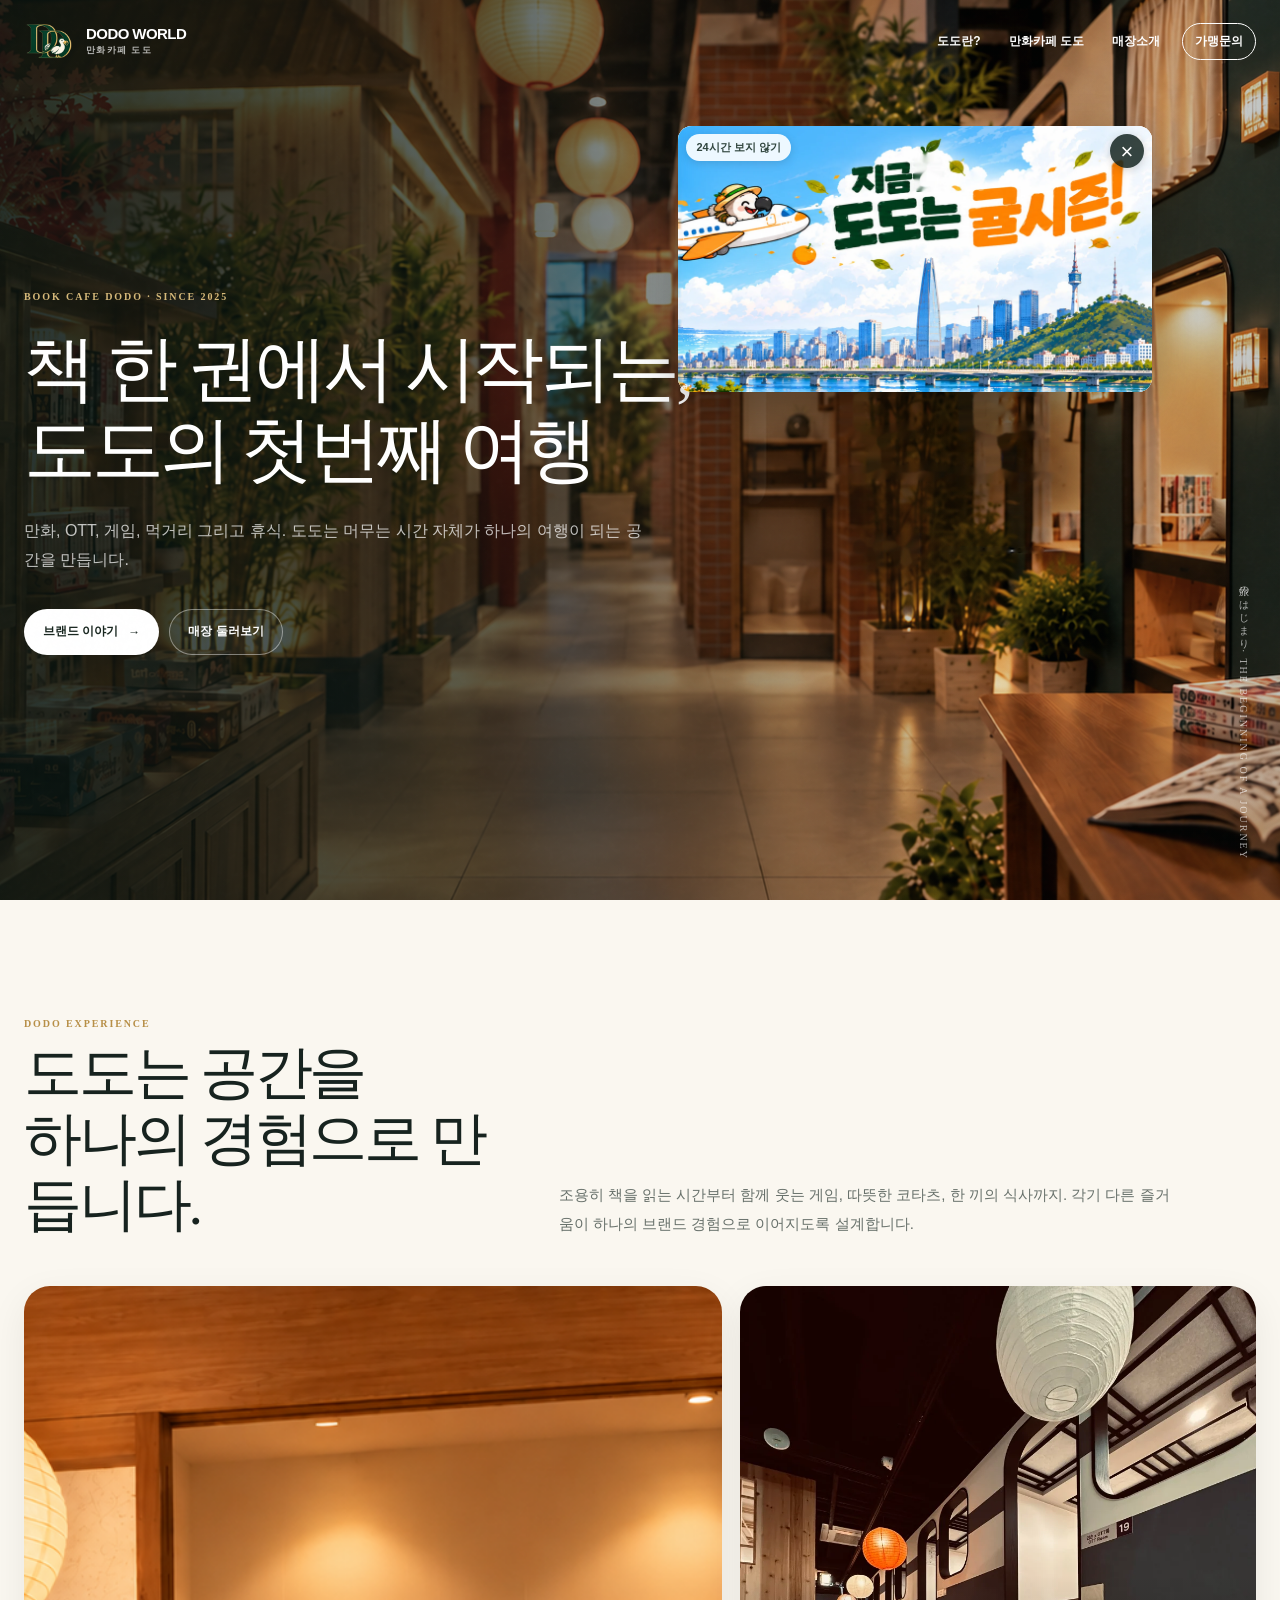
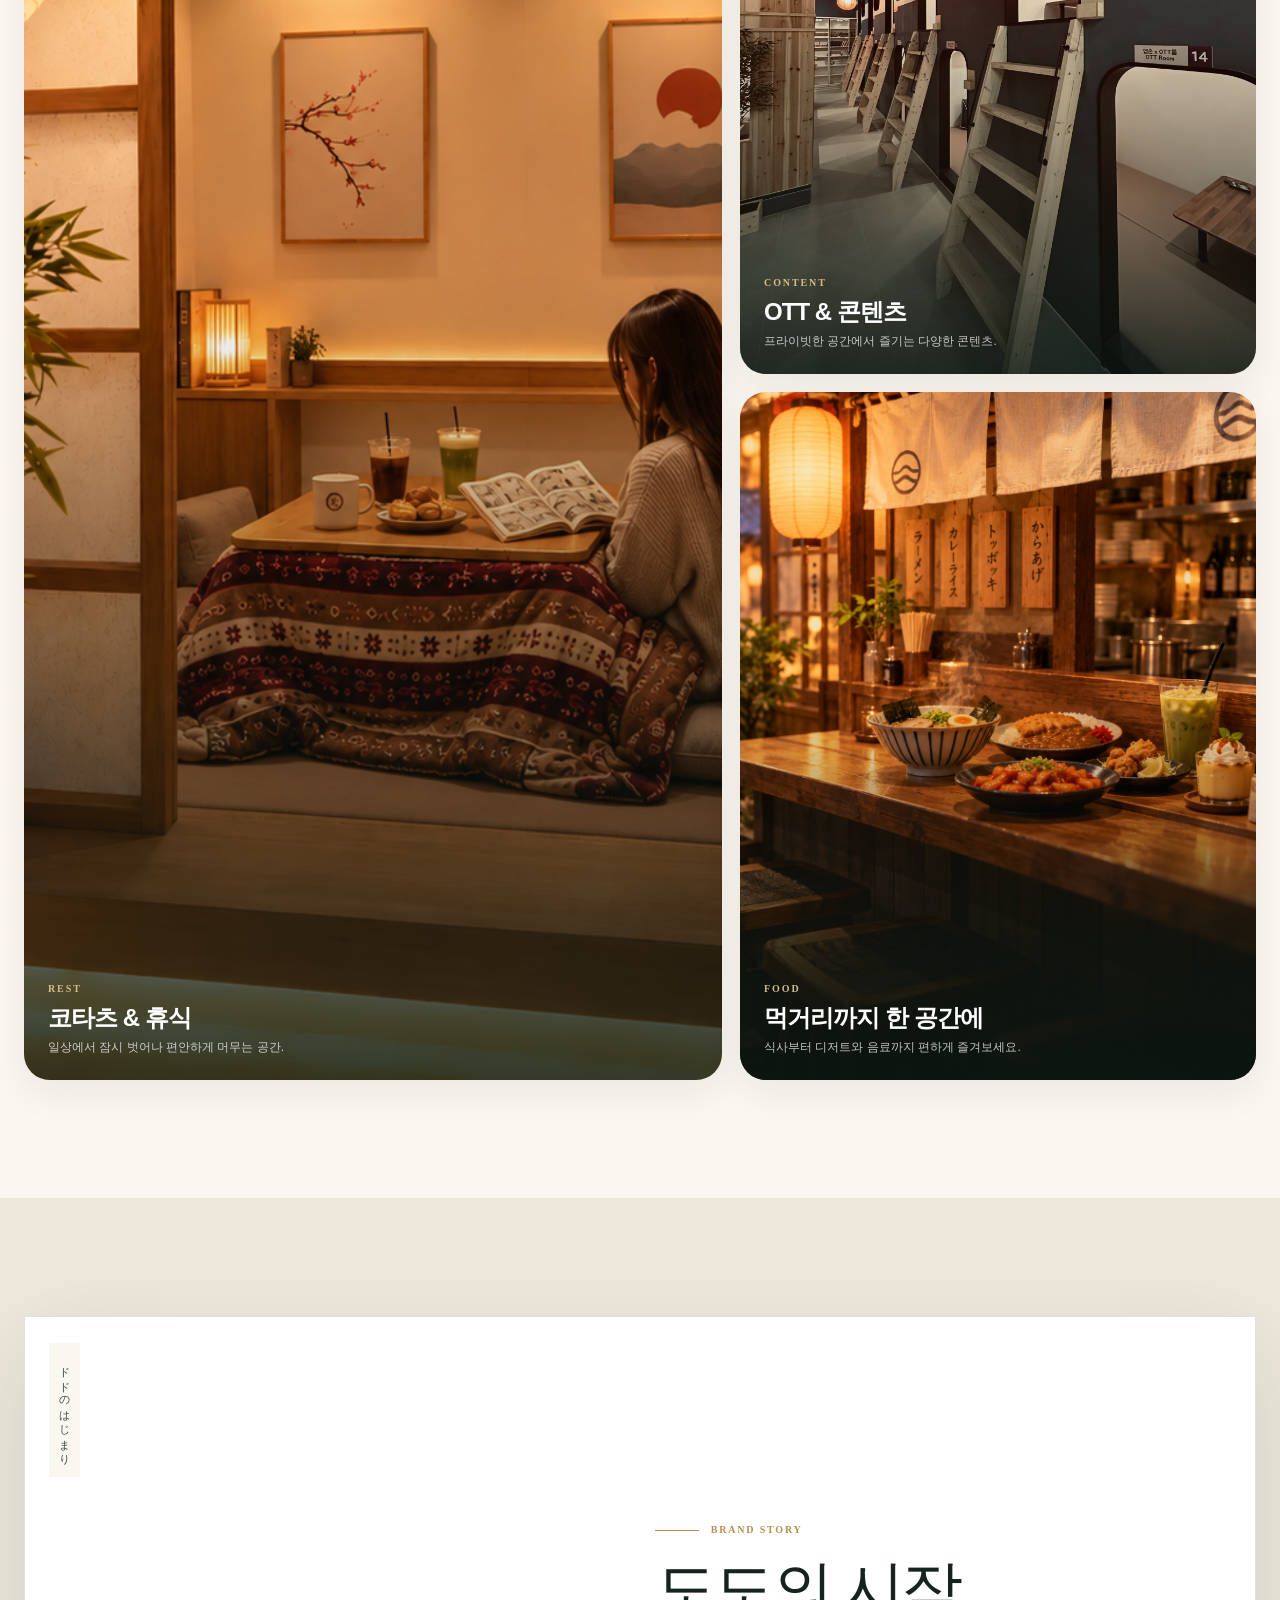
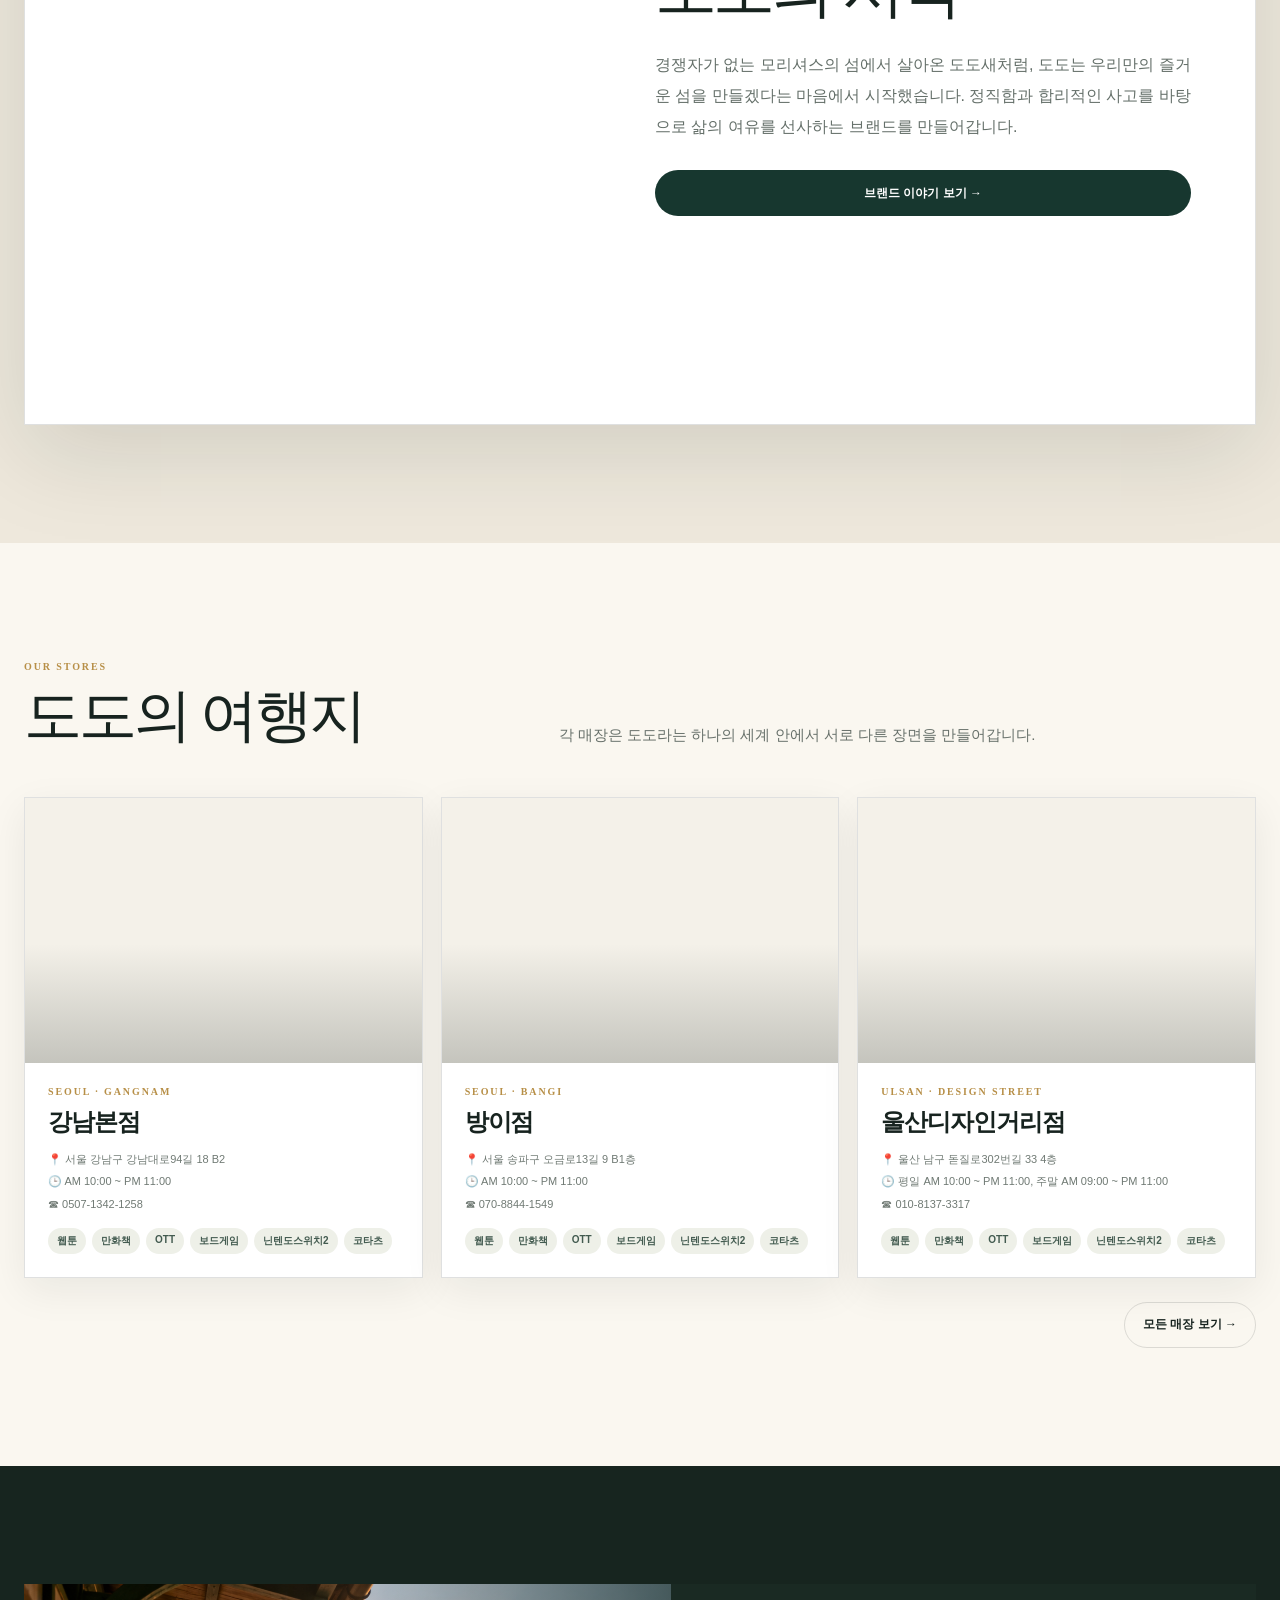
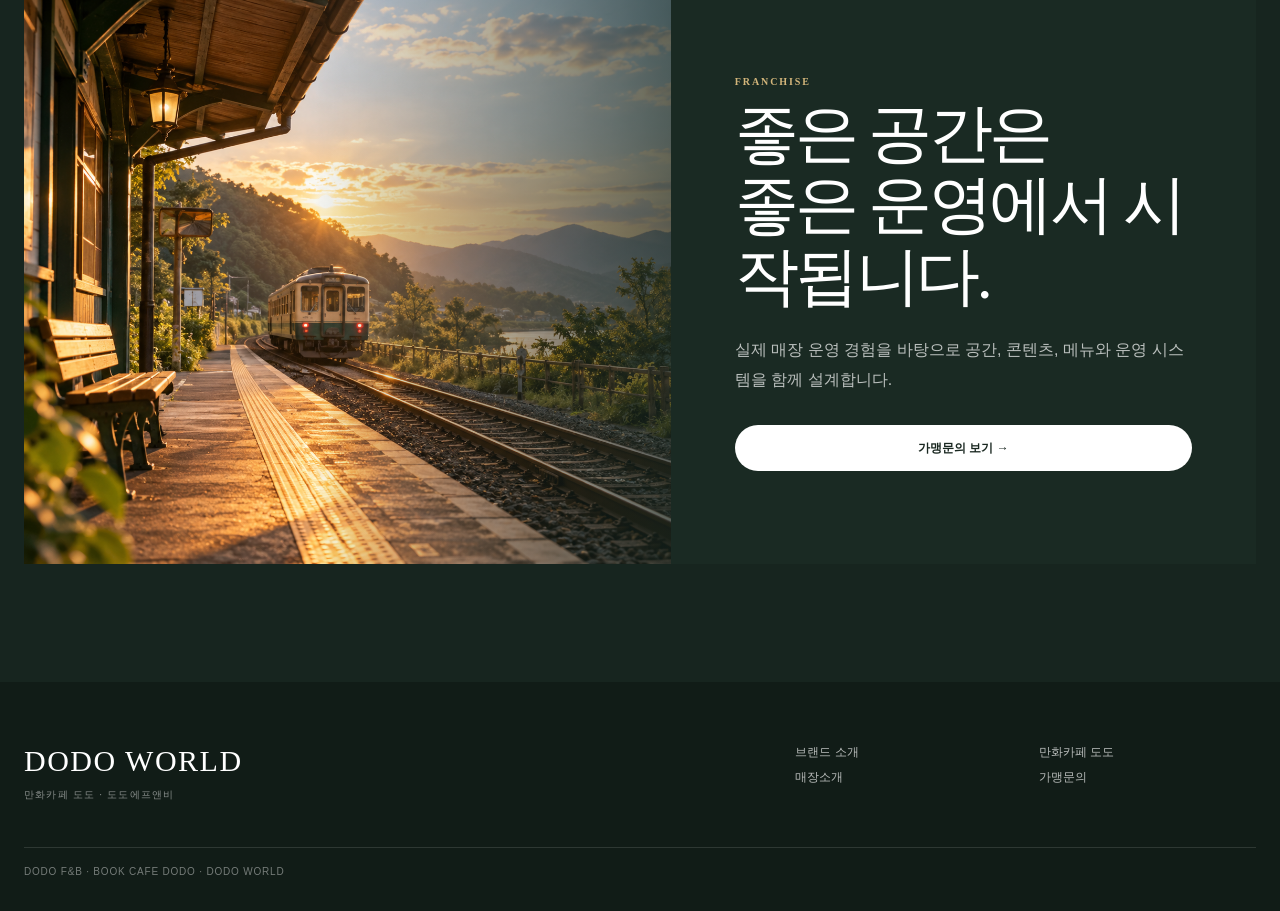
==== index.html @ 53f03b69 "Add files via upload" ====
<!doctype html><html lang="ko"><head>
<meta charset="utf-8"><meta name="viewport" content="width=device-width,initial-scale=1">
<meta name="theme-color" content="#17372f">
<!-- DODO favicon -->
<link rel="icon" href="/favicon.ico" sizes="any">
<link rel="icon" type="image/png" href="/favicon-48x48.png" sizes="48x48">
<link rel="icon" type="image/png" href="/favicon-96x96.png" sizes="96x96">
<link rel="apple-touch-icon" href="/apple-touch-icon.png">

<meta name="naver-site-verification" content="5713f62cc50672bc852261f6d507a5fe4f786cdb" /><title>DODO WORLD | 만화카페 도도</title>
<link rel="stylesheet" href="assets/style.css"><script>
/* DODO V11: CMS 데이터를 문서 파싱과 동시에 먼저 불러와 이미지 표시 지연을 줄입니다. */
window.__DODO_CMS_EARLY__ = fetch("/cms-public/content", {
  method: "GET",
  cache: "no-store",
  credentials: "omit",
  headers: {"Accept":"application/json"}
}).then(function(r){
  if(!r.ok) throw new Error("public cms api failed");
  return r.json();
}).then(function(j){
  if(!j || !j.ok || !j.content) throw new Error("invalid cms response");
  var d = j.content;
  var page = (location.pathname.split("/").pop() || "index.html").toLowerCase();
  var keys = ["global.logo_image"];

  if(page === "index.html" || page === ""){
    keys.push("home.v2_hero_image", "home.feature3_image");
  }else if(page === "cafe.html"){
    keys.push("cafe.hero_image", "cafe.food_image");
  }else if(page === "about.html"){
    keys.push("about.hero_image");
  }else if(page === "stores.html"){
    keys.push("stores.next_image");
  }

  window.__DODO_CMS_PRELOAD_HOLD__ = [];
  var preloadSrcs = [];
  keys.forEach(function(k){ if(d[k]) preloadSrcs.push(d[k]); });

  // 매장 카드는 동적으로 만들어지므로 매장 이미지도 미리 내려받습니다.
  if(page === "index.html" || page === "" || page === "stores.html"){
    var stores = Array.isArray(d["stores.items"]) ? d["stores.items"] : [];
    stores.slice(0,3).forEach(function(s){
      if(s && s.image && s.visible !== false) preloadSrcs.push(s.image);
    });
  }

  Array.from(new Set(preloadSrcs)).forEach(function(src){
    var img = new Image();
    img.decoding = "async";
    try { img.fetchPriority = "high"; } catch(e){}
    img.src = src;
    window.__DODO_CMS_PRELOAD_HOLD__.push(img);
  });

  return d;
}).catch(function(){
  return null;
});
</script>
<style id="dodo-logo-first-paint">
/* V16: 첫 화면에서 기존 D가 1프레임 보이는 현상 방지 */
html .brand-seal:not(.logo-resolved){
  visibility:hidden !important;
}
html .brand-seal.logo-resolved.use-default-logo{
  display:none !important;
}
</style>

<style id="dodo-store-image-fit-v19">
/* V19: 매장 카드 대표이미지 원본 3:2 비율 그대로 표시 */
.store-card .photo{
  width:100% !important;
  height:auto !important;
  aspect-ratio:3 / 2 !important;
  overflow:hidden !important;
  background:#f4f1e9 !important;
}
.store-card .photo img{
  width:100% !important;
  height:100% !important;
  object-fit:contain !important;
  object-position:center center !important;
  display:block !important;
}
</style>


<style id="dodo-naver-place-link-v21">
/* V21: 매장명 → 네이버 플레이스 */
.store-card h3 .store-name-link{
  color:inherit !important;
  text-decoration:none !important;
  cursor:pointer;
}
.store-card h3 .store-name-link:hover,
.store-card h3 .store-name-link:focus-visible{
  text-decoration:underline !important;
  text-underline-offset:4px;
}
</style>

</head><body>
<header class="navbar">
  <div class="container nav-inner">
    <a class="brand" href="index.html">
      <span class="brand-seal" aria-hidden="true"></span>
      <span class="brand-copy"><strong data-cms="global.site_name">DODO WORLD</strong><small data-cms="global.logo_subtitle">만화카페 도도</small></span>
    </a>
    <nav class="nav-links">
      <a href="about.html">도도란?</a><a href="cafe.html">만화카페 도도</a><a href="stores.html">매장소개</a><a class="nav-cta" href="franchise.html">가맹문의</a>
    </nav>
    <button class="menu-btn" type="button" aria-label="메뉴">☰</button>
  </div>
  <div class="mobile-menu">
    <a href="about.html">도도란?</a><a href="cafe.html">만화카페 도도</a><a href="stores.html">매장소개</a><a href="franchise.html">가맹문의</a>
  </div>
</header>
<main>
<section class="home-hero">
  <div class="hero-media"><img data-cms-src="home.v2_hero_image" src="assets/images/v2-hero.webp" alt="만화카페 도도"></div>
  <div class="container hero-content">
    <div class="hero-copy">
      <div class="eyebrow" data-cms="home.v2_eyebrow">MANGA CAFE DODO · SINCE 2025</div>
      <h1 class="hero-title" data-cms="home.v2_title" data-cms-html="1">책 한 권에서 시작되는,<br>도도의 첫번째 여행</h1>
      <p class="hero-desc" data-cms="home.v2_desc">만화, OTT, 게임, 먹거리 그리고 휴식. 도도는 머무는 시간 자체가 하나의 여행이 되는 공간을 만듭니다.</p>
      <div class="hero-actions">
        <a class="btn btn-primary" data-cms-href="home.v2_cta1_url" href="about.html"><span data-cms="home.v2_cta1_label">브랜드 이야기</span> →</a>
        <a class="btn btn-ghost" data-cms-href="home.v2_cta2_url" href="stores.html"><span data-cms="home.v2_cta2_label">매장 둘러보기</span></a>
      </div>
    </div>
  </div>
  <div class="hero-note" data-cms="home.v2_note">旅のはじまり · THE BEGINNING OF A JOURNEY</div>
  <div class="hero-ticket">
    <div class="ticket-jp">旅の切符 · DODO</div><div class="ticket-no">01</div><div class="ticket-foot">MANGA · OTT · GAME · FOOD · REST</div>
  </div>
</section>

<section class="section" data-cms-visible="home.show_experience">
  <div class="container">
    <div class="section-head reveal">
      <div><div class="eyebrow">DODO EXPERIENCE</div><h2 data-cms="home.v2_intro_title" data-cms-html="1">도도는 공간을<br>하나의 경험으로 만듭니다.</h2></div>
      <p data-cms="home.v2_intro_desc">조용히 책을 읽는 시간부터 함께 웃는 게임, 따뜻한 코타츠, 한 끼의 식사까지. 각기 다른 즐거움이 하나의 브랜드 경험으로 이어지도록 설계합니다.</p>
    </div>
    <div class="experience-grid">
      <a href="cafe.html" class="large-photo reveal"><img data-cms-src="home.feature1_image" src="assets/images/v2-kotatsu.webp" alt=""><div class="photo-overlay"></div><div class="photo-caption"><div class="eyebrow">REST</div><h3 data-cms="home.feature1_title">코타츠 & 휴식</h3><p data-cms="home.feature1_desc">일상에서 잠시 벗어나 편안하게 머무는 공간.</p></div></a>
      <div class="stack">
        <a href="cafe.html" class="stack-photo reveal"><img data-cms-src="home.feature2_image" src="assets/images/v2-rail.webp" alt=""><div class="photo-overlay"></div><div class="photo-caption"><div class="eyebrow">CONTENT</div><h3 data-cms="home.feature2_title">OTT & 콘텐츠</h3><p data-cms="home.feature2_desc">프라이빗한 공간에서 즐기는 다양한 콘텐츠.</p></div></a>
        <a href="cafe.html" class="stack-photo reveal"><img data-cms-src="home.feature3_image" src="assets/images/v2-food.webp" alt=""><div class="photo-overlay"></div><div class="photo-caption"><div class="eyebrow">FOOD</div><h3 data-cms="home.feature3_title">먹거리까지 한 공간에</h3><p data-cms="home.feature3_desc">식사부터 디저트와 음료까지 편하게 즐겨보세요.</p></div></a>
      </div>
    </div>
  </div>
</section>

<section class="section alt" data-cms-visible="home.show_story">
  <div class="container">
    <div class="story-layout reveal">
      <div class="story-image"><img data-cms-src="home.story_image" src="assets/images/v2-dodo.webp" alt=""><div class="vertical-jp">ドドのはじまり</div></div>
      <div class="story-copy"><div class="story-rule">BRAND STORY</div><h2 data-cms="home.story_title">도도의 시작</h2><p data-cms="home.story_desc">경쟁자가 없는 모리셔스의 섬에서 살아온 도도새처럼, 도도는 우리만의 즐거운 섬을 만들겠다는 마음에서 시작했습니다.</p><a class="btn" style="background:var(--forest);color:#fff" href="about.html">브랜드 이야기 보기 →</a></div>
    </div>
  </div>
</section>

<section class="section">
  <div class="container">
    <div class="section-head reveal">
      <div><div class="eyebrow">OUR STORES</div><h2 data-cms="home.v2_store_title">도도의 여행지</h2></div>
      <p data-cms="home.v2_store_desc">각 매장은 도도라는 하나의 세계 안에서 서로 다른 장면을 만들어갑니다.</p>
    </div>
    <div id="storesPreview" class="store-preview-grid"></div>
    <div class="store-section-foot"><a class="btn" style="border:1px solid var(--line)" href="stores.html">모든 매장 보기 →</a></div>
  </div>
</section>

<section class="section dark">
  <div class="container">
    <div class="franchise-band reveal">
      <div class="franchise-visual"><img data-cms-src="home.v2_franchise_image" src="assets/images/v2-wood.webp" alt=""></div>
      <div class="franchise-copy"><div class="eyebrow">FRANCHISE</div><h2 data-cms="home.v2_franchise_title" data-cms-html="1">좋은 공간은<br>좋은 운영에서 시작됩니다.</h2><p data-cms="home.v2_franchise_desc">실제 매장 운영 경험을 바탕으로 공간, 콘텐츠, 메뉴와 운영 시스템을 함께 설계합니다.</p><a class="btn btn-primary" href="franchise.html">가맹문의 보기 →</a></div>
    </div>
  </div>
</section>
</main><footer class="footer"><div class="container">
  <div class="footer-grid">
    <div><div class="footer-brand">DODO WORLD<small>만화카페 도도 · 도도에프앤비</small></div></div>
    <div class="footer-links"><a href="about.html">브랜드 소개</a><a href="cafe.html">만화카페 도도</a><a href="stores.html">매장소개</a><a href="franchise.html">가맹문의</a></div>
  </div>
  <div class="footer-bottom" data-cms="global.footer">DODO F&B · MANGA CAFE DODO · DODO WORLD</div>
</div></footer>
<script src="assets/default-content.js"></script><script src="assets/cms.js?v=20261029-v27-popup-center-right"></script><script src="assets/app.js"></script></body></html>
---- assets/style.css ----
:root{
  --forest:#17372f;
  --forest-2:#24483e;
  --gold:#b78f47;
  --paper:#f4efe4;
  --paper-soft:#faf7f0;
  --ink:#1c2824;
  --ink-soft:#58635e;
  --line:rgba(28,40,36,.14);
  --white:#fff;
  --heading-color:#1c2824;
  --body-color:#1c2824;
  --muted-color:#68716b;
  --nav-color:#2f413a;
  --body-size:16px;
  --h1-size:76px;
  --h2-size:58px;
  --card-title-size:24px;
  --radius:26px;
  --shadow:0 28px 90px rgba(17,31,26,.13);
  --soft-shadow:0 12px 38px rgba(17,31,26,.07);
}
*{box-sizing:border-box}
html{scroll-behavior:smooth}
body{
  margin:0;background:var(--paper-soft);color:var(--body-color);font-size:var(--body-size);
  font-family:Pretendard,"Noto Sans KR","Apple SD Gothic Neo","Malgun Gothic",sans-serif;
  -webkit-font-smoothing:antialiased;text-rendering:optimizeLegibility;
}
body:before{
  content:"";position:fixed;inset:0;pointer-events:none;z-index:9999;opacity:.025;
  background-image:url("data:image/svg+xml,%3Csvg viewBox='0 0 180 180' xmlns='http://www.w3.org/2000/svg'%3E%3Cfilter id='n'%3E%3CfeTurbulence type='fractalNoise' baseFrequency='.8' numOctaves='3' stitchTiles='stitch'/%3E%3C/filter%3E%3Crect width='100%25' height='100%25' filter='url(%23n)' opacity='.5'/%3E%3C/svg%3E")
}
a{color:inherit;text-decoration:none}
img{display:block;width:100%;height:100%;object-fit:cover}
button,input,textarea,select{font:inherit}
.container{width:min(1240px,calc(100% - 48px));margin:auto}
.serif{font-family:"Noto Serif KR","Nanum Myeongjo","Times New Roman",serif}
.eyebrow{font:700 10px/1.2 Georgia,serif;letter-spacing:.19em;color:var(--gold)}
.jp{font-family:"Noto Serif JP","Yu Mincho","Hiragino Mincho ProN",serif;letter-spacing:.12em}
.cms-hidden{display:none!important}

/* NAV */
.navbar{
  position:fixed;top:0;left:0;right:0;z-index:1000;padding:16px 0;
  transition:.35s ease;color:#fff;
}
.navbar.is-scrolled{background:rgba(248,245,237,.9);backdrop-filter:blur(18px);border-bottom:1px solid var(--line);color:var(--ink)}
.navbar.light{color:var(--ink)}
.nav-inner{display:flex;align-items:center;justify-content:space-between;gap:24px}
.brand{display:flex;align-items:center;gap:12px;font-weight:900;letter-spacing:-.035em}
.brand-seal{
  width:40px;height:40px;display:grid;place-items:center;border-radius:50%;
  border:1px solid currentColor;font:700 17px/1 Georgia,serif;position:relative
}
.brand-seal:after{content:"";position:absolute;inset:4px;border:1px solid currentColor;border-radius:50%;opacity:.45}
.brand-copy strong{display:block;font-size:15px}
.brand-copy small{display:block;font-size:9px;letter-spacing:.15em;opacity:.7;margin-top:2px}
.nav-links{display:flex;align-items:center;gap:4px}
.nav-links a{padding:9px 12px;border-radius:999px;font-size:12px;font-weight:800}
.nav-links a:hover{background:rgba(255,255,255,.12)}
.navbar.is-scrolled .nav-links a:hover,.navbar.light .nav-links a:hover{background:rgba(23,55,47,.07)}
.nav-links .nav-cta{border:1px solid currentColor;margin-left:6px}
.menu-btn{display:none;border:0;background:transparent;color:inherit;font-size:21px;cursor:pointer;padding:6px}
.mobile-menu{display:none}

/* HOME HERO */
.home-hero{min-height:100svh;position:relative;overflow:hidden;background:#101915}
.hero-media{position:absolute;inset:0}
.hero-media img{filter:saturate(.82) contrast(1.03);transform:scale(1.015)}
.hero-media:after{
  content:"";position:absolute;inset:0;
  background:linear-gradient(90deg,rgba(8,20,16,.88) 0%,rgba(8,20,16,.64) 40%,rgba(8,20,16,.10) 78%,rgba(8,20,16,.26) 100%)
}
.hero-content{position:relative;z-index:2;min-height:100svh;display:flex;align-items:center;padding:130px 0 84px}
.hero-copy{width:min(720px,72%)}
.hero-copy .eyebrow{color:#d7ba7a;margin-bottom:26px}
.hero-title{
  color:#fff;font-family:"Noto Serif KR","Nanum Myeongjo",serif;font-weight:500;
  font-size:clamp(46px,6.8vw,var(--h1-size));line-height:1.13;letter-spacing:-.058em;margin:0 0 24px
}
.hero-desc{max-width:620px;color:rgba(255,255,255,.73);font-size:16px;line-height:1.85;margin:0 0 34px}
.hero-actions{display:flex;gap:10px;flex-wrap:wrap}
.btn{
  display:inline-flex;align-items:center;justify-content:center;gap:10px;
  min-height:46px;padding:0 18px;border-radius:999px;font-size:12px;font-weight:900;
  transition:.25s ease;border:1px solid transparent
}
.btn-primary{background:#fff;color:#192720}
.btn-primary:hover{transform:translateY(-2px);box-shadow:0 10px 30px rgba(0,0,0,.18)}
.btn-ghost{border-color:rgba(255,255,255,.42);color:#fff;background:rgba(255,255,255,.04)}
.btn-ghost:hover{background:rgba(255,255,255,.10)}
.hero-note{
  position:absolute;right:30px;bottom:40px;z-index:3;color:rgba(255,255,255,.65);
  writing-mode:vertical-rl;font:500 10px/1.4 Georgia,serif;letter-spacing:.2em
}
.hero-ticket{
  position:absolute;right:6%;top:50%;transform:translateY(-50%) rotate(3deg);z-index:3;
  width:170px;padding:18px 16px;background:rgba(247,241,228,.94);color:#23352d;
  border:1px solid rgba(255,255,255,.65);box-shadow:0 18px 50px rgba(0,0,0,.24)
}
.hero-ticket:before,.hero-ticket:after{content:"";position:absolute;left:0;right:0;border-top:1px dashed rgba(35,53,45,.25)}
.hero-ticket:before{top:54px}.hero-ticket:after{bottom:44px}
.ticket-jp{font-family:"Yu Mincho","Noto Serif JP",serif;font-size:13px;letter-spacing:.16em}
.ticket-no{font:400 46px/1 Georgia,serif;margin:26px 0 18px;color:var(--gold)}
.ticket-foot{font-size:9px;letter-spacing:.17em;color:#6b756f}

/* SECTION BASE */
.section{padding:118px 0}
.section.alt{background:#eee8dc}
.section.dark{background:#17251f;color:#fff}
.section-head{display:grid;grid-template-columns:.8fr 1.2fr;gap:70px;align-items:end;margin-bottom:48px}
.section-head h2,.editorial-title{
  color:var(--heading-color);font-family:"Noto Serif KR","Nanum Myeongjo",serif;
  font-size:clamp(36px,5.2vw,var(--h2-size));line-height:1.14;letter-spacing:-.055em;font-weight:500;margin:10px 0 0
}
.section.dark .section-head h2{color:#fff}
.section-head p{margin:0;color:var(--muted-color);line-height:1.9;font-size:15px;max-width:620px}
.section.dark .section-head p{color:rgba(255,255,255,.68)}

/* EXPERIENCE */
.experience-grid{display:grid;grid-template-columns:1.15fr .85fr;gap:18px}
.large-photo,.stack-photo{position:relative;border-radius:var(--radius);overflow:hidden;box-shadow:var(--soft-shadow)}
.large-photo{min-height:610px}
.stack{display:grid;grid-template-rows:1fr 1fr;gap:18px}
.stack-photo{min-height:296px}
.photo-overlay{position:absolute;inset:0;background:linear-gradient(180deg,transparent 42%,rgba(8,21,17,.82))}
.photo-caption{position:absolute;left:24px;right:24px;bottom:22px;color:#fff;z-index:2}
.photo-caption .eyebrow{color:#d6bb84}.photo-caption h3{font-size:var(--card-title-size);letter-spacing:-.04em;margin:7px 0 4px}
.photo-caption p{font-size:12px;line-height:1.65;color:rgba(255,255,255,.75);margin:0}

/* BRAND STORY */
.story-layout{display:grid;grid-template-columns:.92fr 1.08fr;gap:0;border:1px solid var(--line);background:#fff;box-shadow:var(--shadow)}
.story-image{min-height:620px;position:relative}
.story-image .vertical-jp{
  position:absolute;top:26px;left:24px;writing-mode:vertical-rl;background:rgba(250,247,240,.9);
  padding:16px 8px;font-family:"Yu Mincho","Noto Serif JP",serif;font-size:11px;letter-spacing:.14em;color:#344b42
}
.story-copy{padding:70px 64px;display:flex;flex-direction:column;justify-content:center}
.story-copy h2{font-family:"Noto Serif KR","Nanum Myeongjo",serif;font-size:clamp(38px,5vw,62px);font-weight:500;letter-spacing:-.055em;line-height:1.12;margin:10px 0 24px}
.story-copy p{color:#65706a;line-height:1.95;margin:0 0 28px}
.story-rule{display:flex;align-items:center;gap:12px;color:var(--gold);font:700 10px/1 Georgia,serif;letter-spacing:.18em;margin-bottom:10px}
.story-rule:before{content:"";width:44px;height:1px;background:var(--gold)}

/* STORES PREVIEW */
.store-preview-grid,.store-grid{display:grid;grid-template-columns:repeat(3,1fr);gap:18px}
.store-card{background:#fff;border:1px solid var(--line);box-shadow:var(--soft-shadow);overflow:hidden;transition:.28s ease}
.store-card:hover{transform:translateY(-6px);box-shadow:0 22px 58px rgba(17,31,26,.12)}
.store-card .photo{height:340px;position:relative}
.store-card .photo:after{content:"";position:absolute;inset:0;background:linear-gradient(180deg,transparent 55%,rgba(7,17,14,.20))}
.store-card .body{padding:23px}
.store-card h3{font-size:var(--card-title-size);letter-spacing:-.045em;margin:8px 0 9px}
.store-card p{color:#6d7771;font-size:13px;line-height:1.7;margin:0}
.store-detail{display:grid;gap:5px;margin-top:13px;color:#707a74;font-size:11px;line-height:1.6}
.meta{display:flex;gap:6px;flex-wrap:wrap;margin-top:14px}
.tag{font-size:10px;font-weight:800;padding:6px 9px;border-radius:999px;background:#eef0e8;color:#435b50}
.store-map-btn{display:inline-flex;margin-top:15px;font-size:11px;font-weight:900;color:var(--forest);border-bottom:1px solid rgba(23,55,47,.3)}
.store-section-foot{display:flex;justify-content:flex-end;margin-top:24px}

/* FRANCHISE */
.franchise-band{display:grid;grid-template-columns:1.05fr .95fr;min-height:580px;background:#1a2a23;color:#fff;overflow:hidden}
.franchise-visual{position:relative}
.franchise-visual:after{content:"";position:absolute;inset:0;background:linear-gradient(90deg,transparent 45%,rgba(26,42,35,.68))}
.franchise-copy{padding:72px 64px;display:flex;flex-direction:column;justify-content:center}
.franchise-copy .eyebrow{color:#d4b67b}
.franchise-copy h2{font-family:"Noto Serif KR","Nanum Myeongjo",serif;font-size:clamp(38px,5vw,64px);line-height:1.12;letter-spacing:-.055em;font-weight:500;margin:10px 0 22px}
.franchise-copy p{color:rgba(255,255,255,.70);line-height:1.9;margin:0 0 30px}

/* SUBPAGE HERO */
.sub-hero{padding:165px 0 76px;background:#f4efe4}
.sub-hero-grid{display:grid;grid-template-columns:.82fr 1.18fr;gap:70px;align-items:end}
.sub-hero h1{font-family:"Noto Serif KR","Nanum Myeongjo",serif;font-size:clamp(48px,7vw,var(--h1-size));line-height:1.02;font-weight:500;letter-spacing:-.065em;margin:12px 0 0;color:var(--heading-color)}
.sub-hero p{margin:0;color:#66706a;line-height:1.9;font-size:16px}
.sub-photo{height:min(62vw,660px);max-height:660px;overflow:hidden;position:relative}
.sub-photo:after{content:"";position:absolute;inset:0;border:1px solid rgba(255,255,255,.35);pointer-events:none}
.back-link{display:inline-flex;margin-top:28px;font-size:11px;font-weight:900;letter-spacing:.03em;color:var(--forest)}

/* EDITORIAL CARDS */
.editorial-grid{display:grid;grid-template-columns:repeat(2,1fr);border-top:1px solid var(--line);border-left:1px solid var(--line)}
.editorial-card{padding:38px;border-right:1px solid var(--line);border-bottom:1px solid var(--line);background:rgba(255,255,255,.55);min-height:310px}
.editorial-no{font:400 42px/1 Georgia,serif;color:var(--gold)}
.editorial-card h3{font-family:"Noto Serif KR","Nanum Myeongjo",serif;font-size:27px;font-weight:500;letter-spacing:-.04em;margin:28px 0 13px}
.editorial-card p{color:#67716c;line-height:1.9;margin:0}

/* CAFE */
.cafe-mosaic{display:grid;grid-template-columns:1.1fr .9fr;grid-template-rows:330px 330px;gap:14px}
.cafe-mosaic figure{margin:0;overflow:hidden;position:relative}
.cafe-mosaic figure:first-child{grid-row:1/3}
.cafe-mosaic figcaption{position:absolute;left:18px;bottom:16px;background:rgba(247,243,234,.92);padding:8px 11px;font-size:10px;font-weight:900;letter-spacing:.08em}
.content-list{display:grid;grid-template-columns:repeat(4,1fr);border-top:1px solid var(--line);border-left:1px solid var(--line)}
.content-item{padding:28px;border-right:1px solid var(--line);border-bottom:1px solid var(--line);min-height:210px}
.content-item span{font:700 10px/1 Georgia,serif;color:var(--gold);letter-spacing:.16em}
.content-item h3{font-size:20px;margin:16px 0 10px}.content-item p{font-size:13px;line-height:1.75;color:#6a746e;margin:0}
.food-layout{display:grid;grid-template-columns:1fr 1fr;gap:0;background:#fff;border:1px solid var(--line)}
.food-image{min-height:560px}.food-copy{padding:64px;display:flex;flex-direction:column;justify-content:center}
.food-copy h2{font-family:"Noto Serif KR","Nanum Myeongjo",serif;font-size:clamp(38px,5vw,60px);font-weight:500;letter-spacing:-.055em;line-height:1.12;margin:10px 0 20px}
.food-copy p{color:#68716c;line-height:1.9}
.menu-chips{display:flex;flex-wrap:wrap;gap:7px;margin:24px 0}.menu-chips span{font-size:11px;font-weight:800;padding:8px 11px;border:1px solid var(--line);border-radius:999px;background:#faf7f0}

/* FRANCHISE PAGE */
.trust-band{display:grid;grid-template-columns:1fr 1fr;background:#17251f;color:#fff}
.trust-copy{padding:68px}.trust-copy h2{font-family:"Noto Serif KR","Nanum Myeongjo",serif;font-size:clamp(40px,5vw,62px);font-weight:500;letter-spacing:-.055em;line-height:1.1;margin:10px 0 20px}.trust-copy p{color:rgba(255,255,255,.68);line-height:1.9}
.trust-image{min-height:560px}
.form-panel{display:grid;grid-template-columns:.78fr 1.22fr;border:1px solid var(--line);background:#fff}
.form-side{padding:54px;background:#efe8db}.form-side h3{font-family:"Noto Serif KR","Nanum Myeongjo",serif;font-size:34px;line-height:1.2;letter-spacing:-.04em;margin:10px 0 18px}.form-side p{color:#69736d;line-height:1.8}
.form{padding:48px;display:grid;grid-template-columns:1fr 1fr;gap:14px}.field{display:flex;flex-direction:column;gap:7px}.field.full{grid-column:1/-1}.field label{font-size:11px;font-weight:900}.field input,.field select,.field textarea{border:1px solid #d9d1c2;background:#fbf8f2;padding:13px 14px;outline:none}.field textarea{min-height:130px;resize:vertical}
.franchise-contact{display:grid;gap:7px;margin-top:20px;font-size:12px;color:#5f6a64}

/* FOOTER */
.footer{background:#111c17;color:#fff;padding:62px 0 34px}
.footer-grid{display:grid;grid-template-columns:1.2fr .8fr;gap:80px}
.footer-brand{font-family:Georgia,serif;font-size:30px;letter-spacing:.05em}.footer-brand small{display:block;font:500 10px/1.6 Pretendard,sans-serif;color:rgba(255,255,255,.5);letter-spacing:.12em;margin-top:9px}
.footer-links{display:grid;grid-template-columns:1fr 1fr;gap:8px 26px;align-content:start}.footer-links a{font-size:12px;color:rgba(255,255,255,.7)}
.footer-bottom{margin-top:44px;padding-top:18px;border-top:1px solid rgba(255,255,255,.12);font-size:10px;color:rgba(255,255,255,.42);letter-spacing:.08em}

/* REVEAL */
.reveal{opacity:0;transform:translateY(24px);transition:.8s cubic-bezier(.2,.65,.2,1)}
.reveal.show{opacity:1;transform:none}

/* RESPONSIVE */
@media(max-width:980px){
  .nav-links{display:none}.menu-btn{display:block}
  .mobile-menu.open{display:grid;position:fixed;top:68px;left:14px;right:14px;background:#f7f3ea;color:var(--ink);padding:14px;border:1px solid var(--line);box-shadow:var(--shadow);z-index:999}
  .mobile-menu a{padding:12px 10px;border-bottom:1px solid var(--line);font-size:13px;font-weight:800}
  .hero-copy{width:80%}.hero-ticket{display:none}
  .section-head,.sub-hero-grid{grid-template-columns:1fr;gap:20px}
  .experience-grid,.story-layout,.franchise-band,.food-layout,.trust-band,.form-panel{grid-template-columns:1fr}
  .large-photo{min-height:520px}.story-image,.franchise-visual,.food-image,.trust-image{min-height:480px}
  .store-preview-grid,.store-grid{grid-template-columns:1fr 1fr}
  .content-list{grid-template-columns:1fr 1fr}
  .footer-grid{grid-template-columns:1fr;gap:32px}
}
@media(max-width:640px){
  .container{width:min(100% - 28px,1240px)}
  .navbar{padding:11px 0}.brand-seal{width:36px;height:36px}.brand-copy strong{font-size:13px}
  .hero-content{align-items:flex-end;padding:105px 0 68px}
  .hero-copy{width:100%}.hero-title{font-size:clamp(40px,12vw,58px)}.hero-desc{font-size:14px}
  .hero-media:after{background:linear-gradient(180deg,rgba(8,20,16,.15),rgba(8,20,16,.86) 70%)}
  .hero-note{display:none}
  .section{padding:78px 0}
  .section-head{margin-bottom:30px}
  .experience-grid{grid-template-columns:1fr}.large-photo{min-height:470px}.stack-photo{min-height:260px}
  .story-copy,.franchise-copy,.food-copy,.trust-copy{padding:38px 25px}
  .story-image,.franchise-visual,.food-image,.trust-image{min-height:390px}
  .store-preview-grid,.store-grid{grid-template-columns:1fr}
  .store-card .photo{height:300px}
  .sub-hero{padding:125px 0 60px}.sub-photo{height:520px}
  .editorial-grid,.content-list{grid-template-columns:1fr}
  .editorial-card{min-height:auto}
  .cafe-mosaic{grid-template-columns:1fr;grid-template-rows:410px 260px 260px}.cafe-mosaic figure:first-child{grid-row:auto}
  .form{grid-template-columns:1fr;padding:28px}.field.full{grid-column:auto}.form-side{padding:32px 24px}
  .footer{padding-top:48px}.footer-links{grid-template-columns:1fr}
}

/* Real inquiry form */
.privacy-box{margin-top:2px}
.privacy-check{display:flex!important;align-items:flex-start;gap:9px;font-size:12px!important;line-height:1.55;cursor:pointer}
.privacy-check input{width:auto!important;margin-top:2px;accent-color:var(--forest)}
.privacy-detail{margin-top:8px;border-top:1px solid var(--line);padding-top:8px}
.privacy-detail summary{cursor:pointer;font-size:11px;font-weight:800;color:#65706a}
.privacy-detail p{font-size:11px!important;line-height:1.65!important;color:#7a837e!important;margin:8px 0 0!important}
.hp-field{position:absolute!important;left:-9999px!important;width:1px!important;height:1px!important;overflow:hidden!important}
.inquiry-status{display:none;margin-top:10px;padding:12px 14px;border-radius:10px;font-size:12px;line-height:1.6}
.inquiry-status.show{display:block}
.inquiry-status.success{background:#e7f0e9;color:#23513d;border:1px solid #bdd3c4}
.inquiry-status.error{background:#f8e9e7;color:#8b3a33;border:1px solid #e6c6c1}
#inquirySubmit[disabled]{opacity:.58;cursor:not-allowed!important}
#inquirySubmit.is-loading:after{content:"";width:14px;height:14px;border:2px solid rgba(255,255,255,.38);border-top-color:#fff;border-radius:50%;animation:dodoSpin .7s linear infinite;margin-left:4px}
@keyframes dodoSpin{to{transform:rotate(360deg)}}
.hero-ticket{
  display:none !important;
}
/* DODO CMS 이미지 깜빡임 방지
   CMS 최신 이미지가 확정되기 전에는 HTML에 남아 있는 예전 기본 이미지를 숨깁니다. */
img[data-cms-src]{
  visibility:hidden;
  opacity:0;
}
img[data-cms-src].cms-image-ready{
  visibility:visible;
  opacity:1;
  transition:opacity .16s ease;
}
/* 만화카페 도도 - 모바일 메인 이미지 전체 보이기 */
@media (max-width: 640px){
  .sub-photo:has(img[data-cms-src="cafe.hero_image"]){
    height:auto !important;
    max-height:none !important;
  }

  .sub-photo img[data-cms-src="cafe.hero_image"]{
    width:100% !important;
    height:auto !important;
    object-fit:contain !important;
    object-position:center !important;
  }
}
/* 만화카페 도도 - 모바일 대표 이미지 원본 비율 전체 표시 */
@media (max-width:640px){
  .cafe-hero-photo{
    height:auto !important;
    min-height:0 !important;
    max-height:none !important;
    aspect-ratio:auto !important;
    overflow:visible !important;
  }

  .cafe-hero-photo img{
    display:block !important;
    width:100% !important;
    height:auto !important;
    max-height:none !important;
    object-fit:contain !important;
    object-position:center center !important;
  }
}
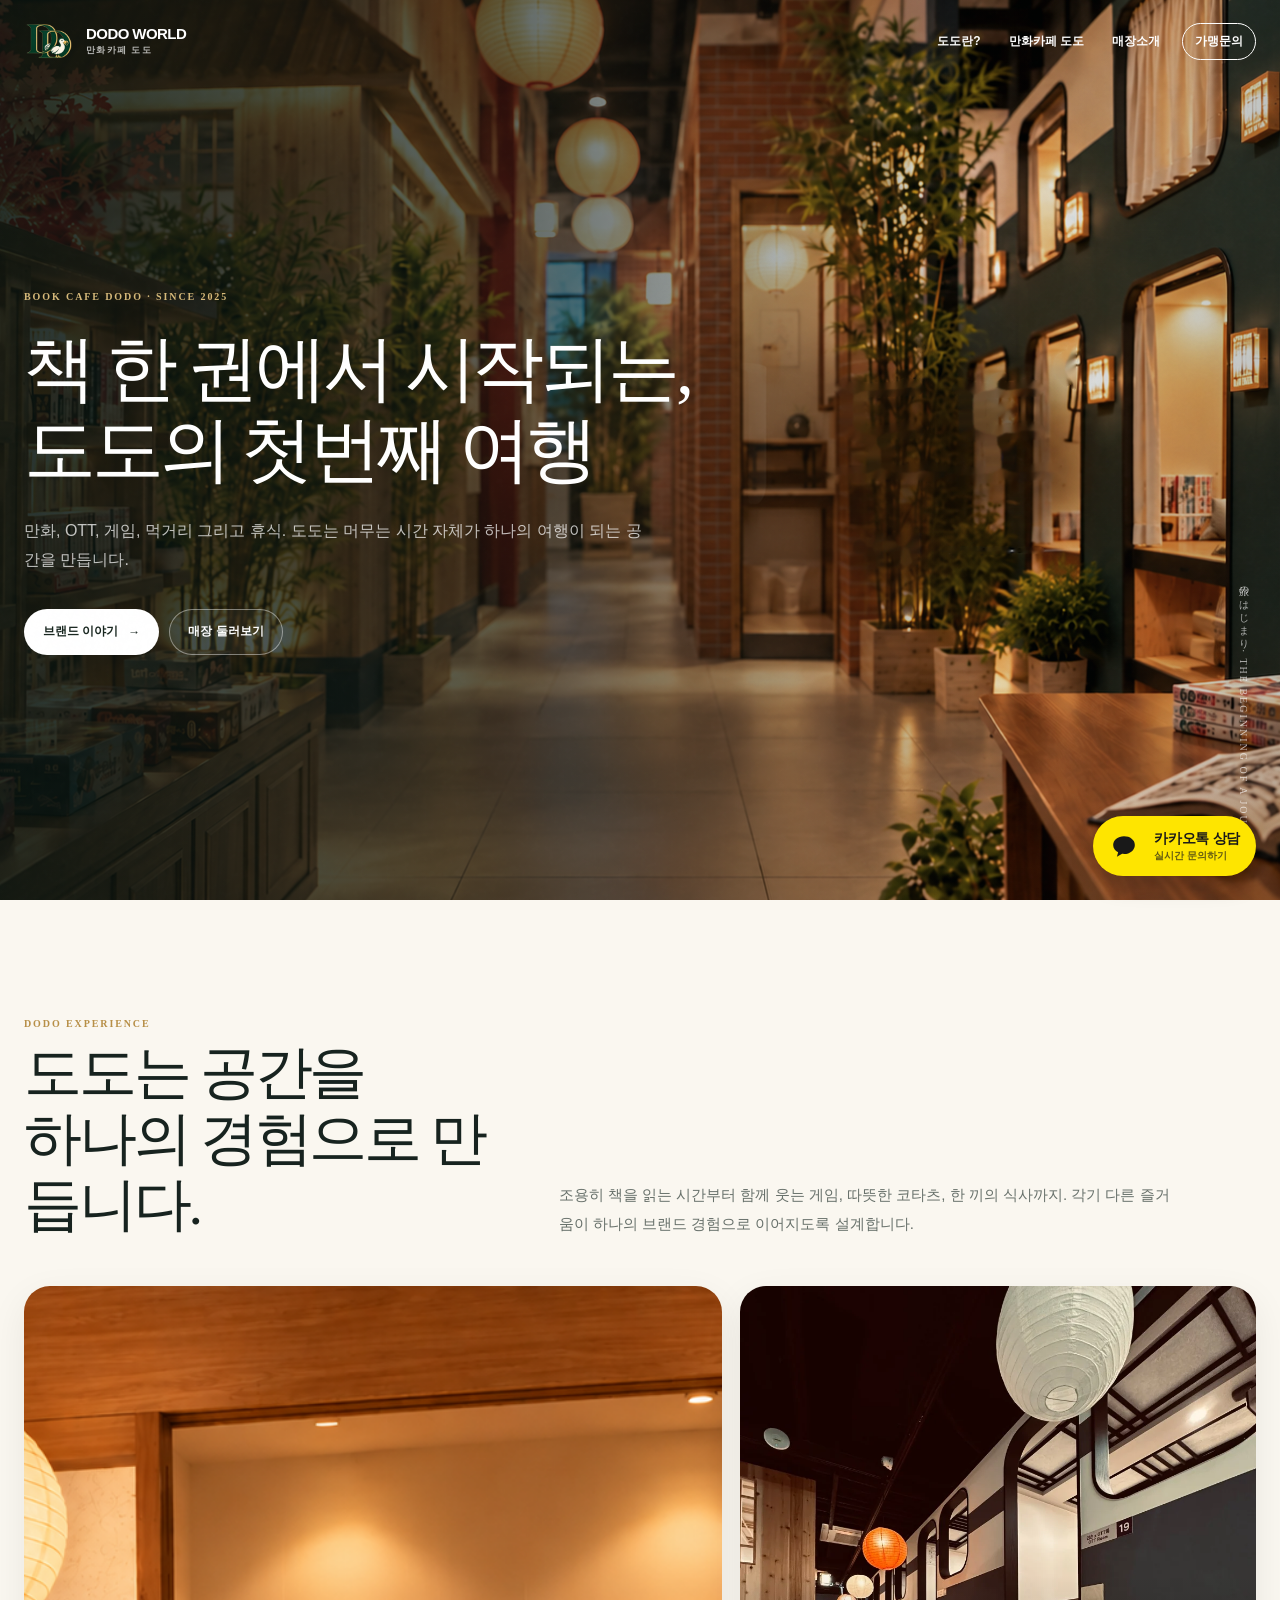
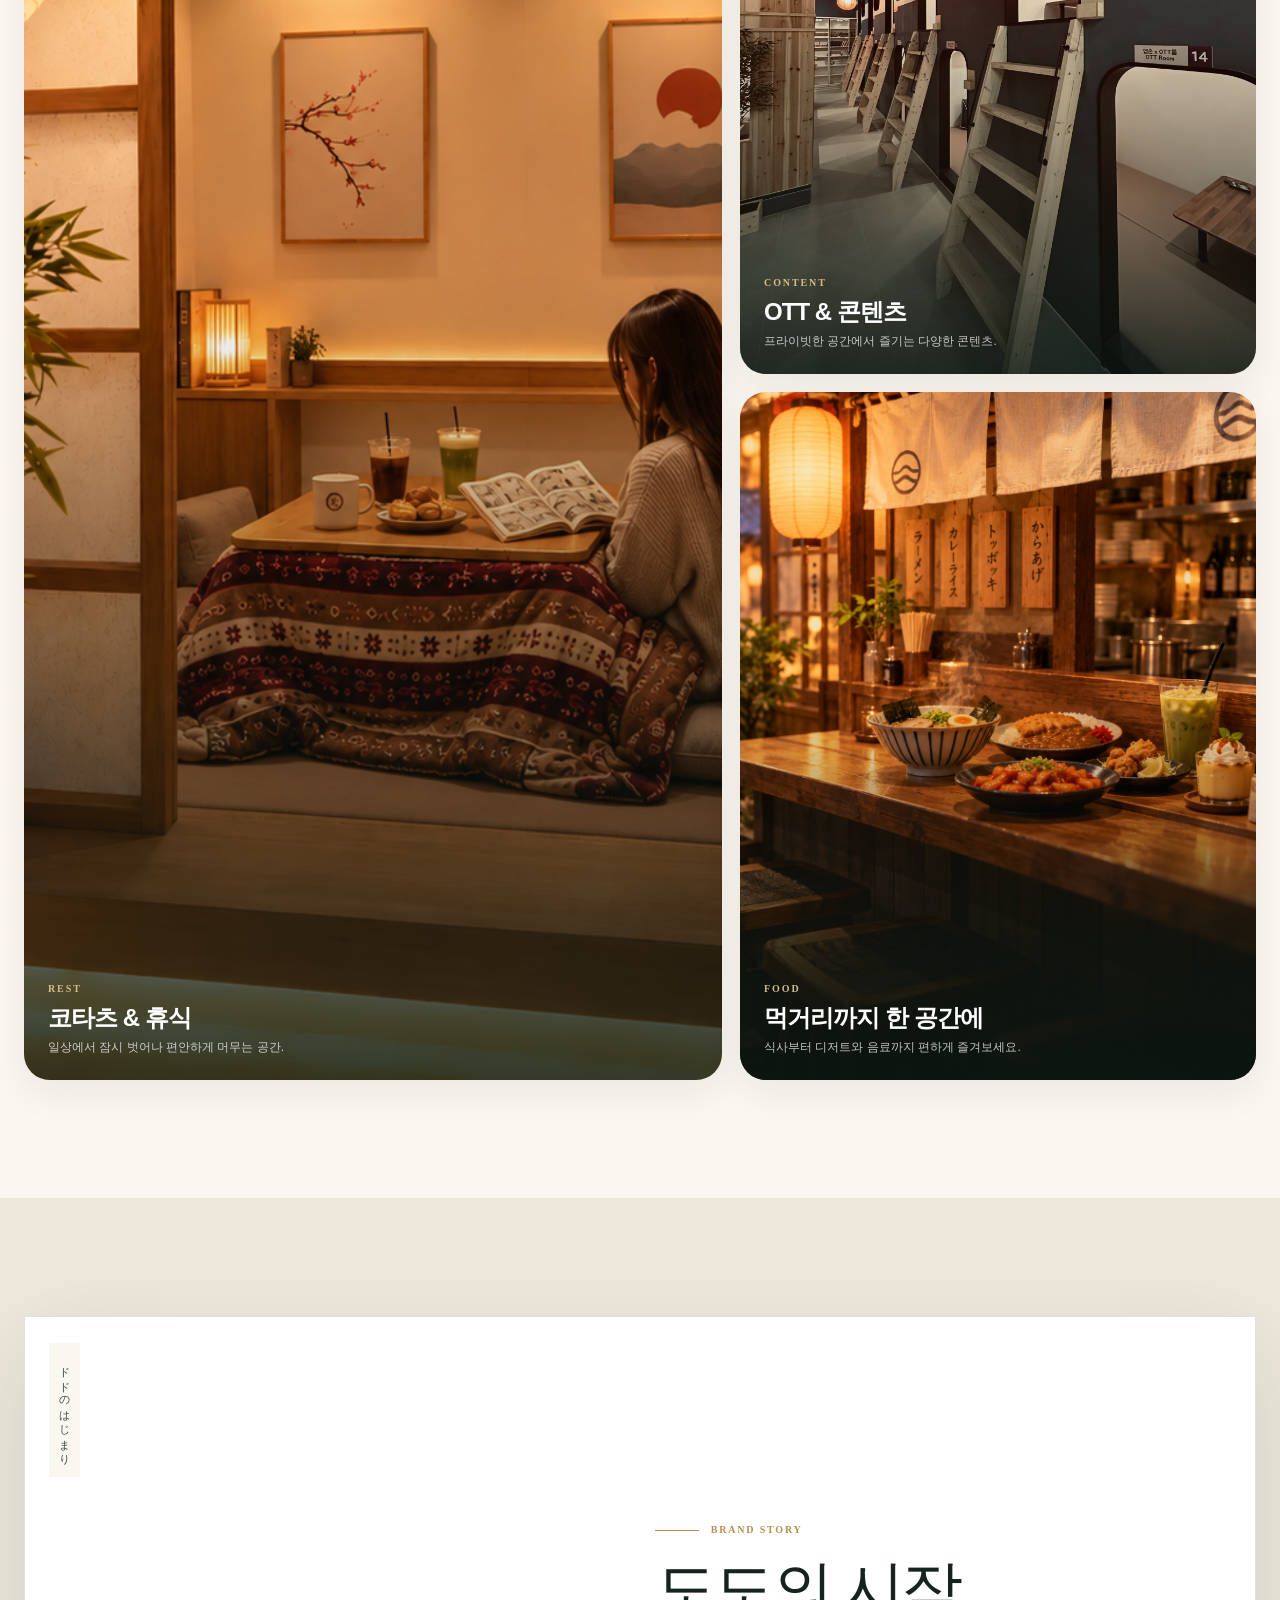
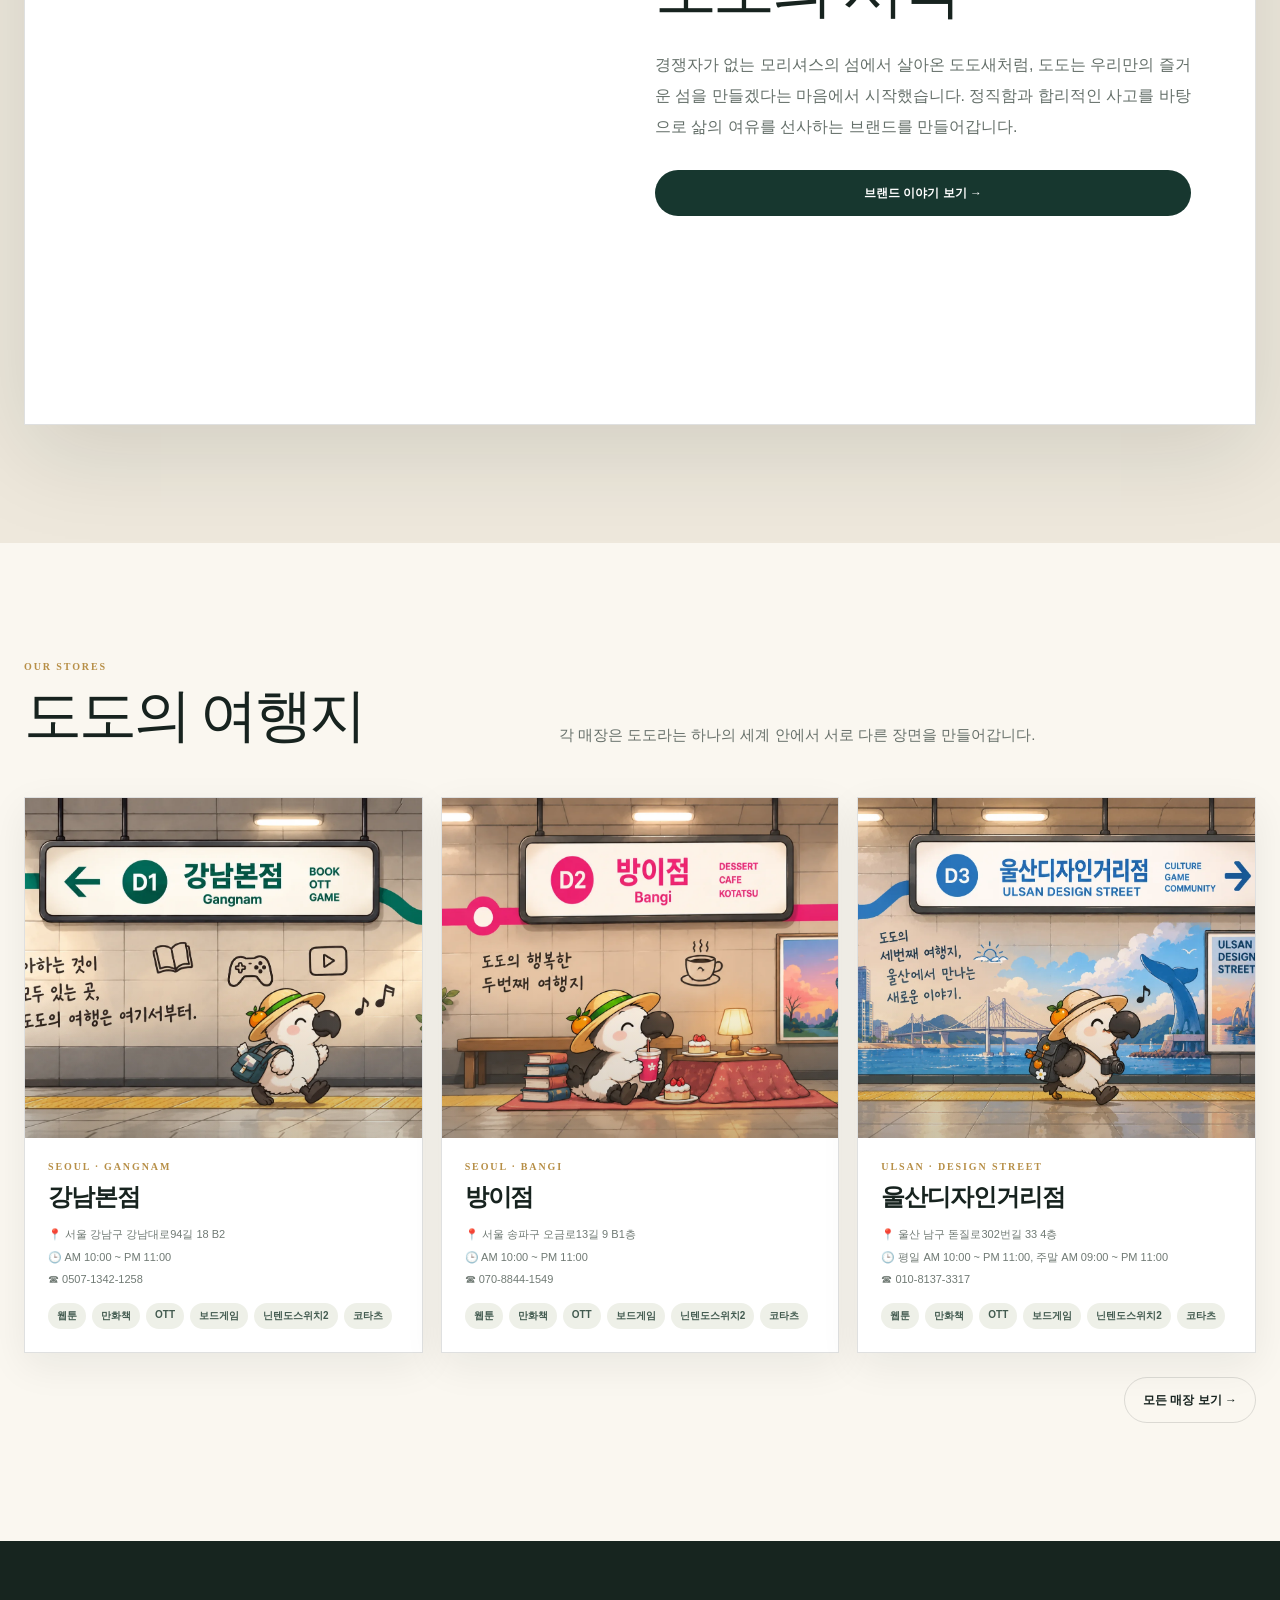
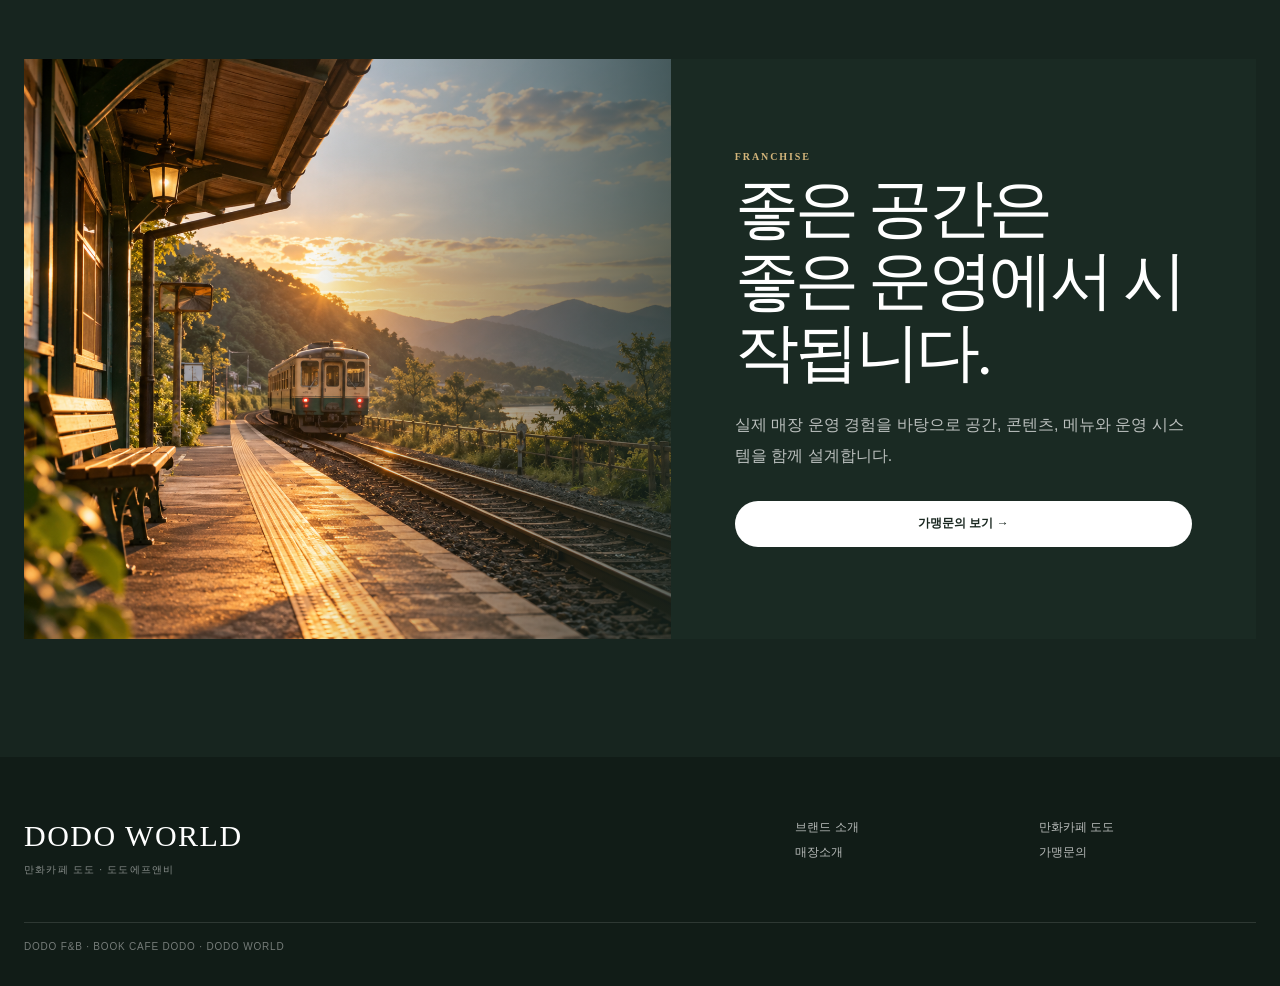
==== commit 63b86530: "Add files via upload" ====
--- a/index.html
+++ b/index.html
@@ -1,112 +1,12 @@
 <!doctype html><html lang="ko"><head>
 <meta charset="utf-8"><meta name="viewport" content="width=device-width,initial-scale=1">
 <meta name="theme-color" content="#17372f">
-<!-- DODO favicon -->
-<link rel="icon" href="/favicon.ico" sizes="any">
-<link rel="icon" type="image/png" href="/favicon-48x48.png" sizes="48x48">
-<link rel="icon" type="image/png" href="/favicon-96x96.png" sizes="96x96">
-<link rel="apple-touch-icon" href="/apple-touch-icon.png">
-
 <meta name="naver-site-verification" content="5713f62cc50672bc852261f6d507a5fe4f786cdb" /><title>DODO WORLD | 만화카페 도도</title>
-<link rel="stylesheet" href="assets/style.css"><script>
-/* DODO V11: CMS 데이터를 문서 파싱과 동시에 먼저 불러와 이미지 표시 지연을 줄입니다. */
-window.__DODO_CMS_EARLY__ = fetch("/cms-public/content", {
-  method: "GET",
-  cache: "no-store",
-  credentials: "omit",
-  headers: {"Accept":"application/json"}
-}).then(function(r){
-  if(!r.ok) throw new Error("public cms api failed");
-  return r.json();
-}).then(function(j){
-  if(!j || !j.ok || !j.content) throw new Error("invalid cms response");
-  var d = j.content;
-  var page = (location.pathname.split("/").pop() || "index.html").toLowerCase();
-  var keys = ["global.logo_image"];
-
-  if(page === "index.html" || page === ""){
-    keys.push("home.v2_hero_image", "home.feature3_image");
-  }else if(page === "cafe.html"){
-    keys.push("cafe.hero_image", "cafe.food_image");
-  }else if(page === "about.html"){
-    keys.push("about.hero_image");
-  }else if(page === "stores.html"){
-    keys.push("stores.next_image");
-  }
-
-  window.__DODO_CMS_PRELOAD_HOLD__ = [];
-  var preloadSrcs = [];
-  keys.forEach(function(k){ if(d[k]) preloadSrcs.push(d[k]); });
-
-  // 매장 카드는 동적으로 만들어지므로 매장 이미지도 미리 내려받습니다.
-  if(page === "index.html" || page === "" || page === "stores.html"){
-    var stores = Array.isArray(d["stores.items"]) ? d["stores.items"] : [];
-    stores.slice(0,3).forEach(function(s){
-      if(s && s.image && s.visible !== false) preloadSrcs.push(s.image);
-    });
-  }
-
-  Array.from(new Set(preloadSrcs)).forEach(function(src){
-    var img = new Image();
-    img.decoding = "async";
-    try { img.fetchPriority = "high"; } catch(e){}
-    img.src = src;
-    window.__DODO_CMS_PRELOAD_HOLD__.push(img);
-  });
-
-  return d;
-}).catch(function(){
-  return null;
-});
-</script>
-<style id="dodo-logo-first-paint">
-/* V16: 첫 화면에서 기존 D가 1프레임 보이는 현상 방지 */
-html .brand-seal:not(.logo-resolved){
-  visibility:hidden !important;
-}
-html .brand-seal.logo-resolved.use-default-logo{
-  display:none !important;
-}
-</style>
-
-<style id="dodo-store-image-fit-v19">
-/* V19: 매장 카드 대표이미지 원본 3:2 비율 그대로 표시 */
-.store-card .photo{
-  width:100% !important;
-  height:auto !important;
-  aspect-ratio:3 / 2 !important;
-  overflow:hidden !important;
-  background:#f4f1e9 !important;
-}
-.store-card .photo img{
-  width:100% !important;
-  height:100% !important;
-  object-fit:contain !important;
-  object-position:center center !important;
-  display:block !important;
-}
-</style>
-
-
-<style id="dodo-naver-place-link-v21">
-/* V21: 매장명 → 네이버 플레이스 */
-.store-card h3 .store-name-link{
-  color:inherit !important;
-  text-decoration:none !important;
-  cursor:pointer;
-}
-.store-card h3 .store-name-link:hover,
-.store-card h3 .store-name-link:focus-visible{
-  text-decoration:underline !important;
-  text-underline-offset:4px;
-}
-</style>
-
-</head><body>
+<link rel="stylesheet" href="assets/style.css"></head><body>
 <header class="navbar">
   <div class="container nav-inner">
     <a class="brand" href="index.html">
-      <span class="brand-seal" aria-hidden="true"></span>
+      <span class="brand-seal">D</span>
       <span class="brand-copy"><strong data-cms="global.site_name">DODO WORLD</strong><small data-cms="global.logo_subtitle">만화카페 도도</small></span>
     </a>
     <nav class="nav-links">
@@ -189,4 +89,23 @@
   </div>
   <div class="footer-bottom" data-cms="global.footer">DODO F&B · MANGA CAFE DODO · DODO WORLD</div>
 </div></footer>
-<script src="assets/default-content.js"></script><script src="assets/cms.js?v=20261029-v27-popup-center-right"></script><script src="assets/app.js"></script></body></html>+
+<!-- DODO 카카오톡 채널 실시간 상담 -->
+<a class="dodo-kakao-float" href="https://pf.kakao.com/_LxfALn/chat" target="_blank" rel="noopener noreferrer" aria-label="카카오톡 채널 실시간 상담">
+  <span class="dodo-kakao-bubble" aria-hidden="true">
+    <svg viewBox="0 0 24 24" width="26" height="26" role="img" aria-hidden="true">
+      <path fill="currentColor" d="M12 3C6.48 3 2 6.58 2 11c0 2.83 1.84 5.31 4.61 6.73L5.44 22l4.84-2.74c.56.08 1.13.12 1.72.12 5.52 0 10-3.58 10-8.38S17.52 3 12 3z"/>
+    </svg>
+  </span>
+  <span class="dodo-kakao-label"><strong>카카오톡 상담</strong><small>실시간 문의하기</small></span>
+</a>
+<style>
+.dodo-kakao-float{position:fixed;right:24px;bottom:24px;z-index:99999;display:flex;align-items:center;gap:10px;padding:10px 16px 10px 11px;background:#FEE500;color:#191919;border-radius:999px;text-decoration:none;box-shadow:0 8px 24px rgba(0,0,0,.20);font-family:Pretendard,"Noto Sans KR",Arial,sans-serif;transition:transform .18s ease,box-shadow .18s ease}
+.dodo-kakao-float:hover{transform:translateY(-2px);box-shadow:0 12px 30px rgba(0,0,0,.26)}
+.dodo-kakao-bubble{width:40px;height:40px;border-radius:50%;display:flex;align-items:center;justify-content:center;color:#191919;flex:0 0 40px}
+.dodo-kakao-label{display:flex;flex-direction:column;line-height:1.15;white-space:nowrap}
+.dodo-kakao-label strong{font-size:14px;font-weight:800;letter-spacing:-.02em}
+.dodo-kakao-label small{margin-top:4px;font-size:10px;font-weight:600;opacity:.67}
+@media(max-width:768px){.dodo-kakao-float{right:14px;bottom:18px;padding:9px 13px 9px 9px;gap:8px}.dodo-kakao-bubble{width:36px;height:36px;flex-basis:36px}.dodo-kakao-label strong{font-size:13px}.dodo-kakao-label small{font-size:9px}}
+</style>
+<script src="assets/default-content.js"></script><script src="assets/cms.js"></script><script src="assets/app.js"></script></body></html>
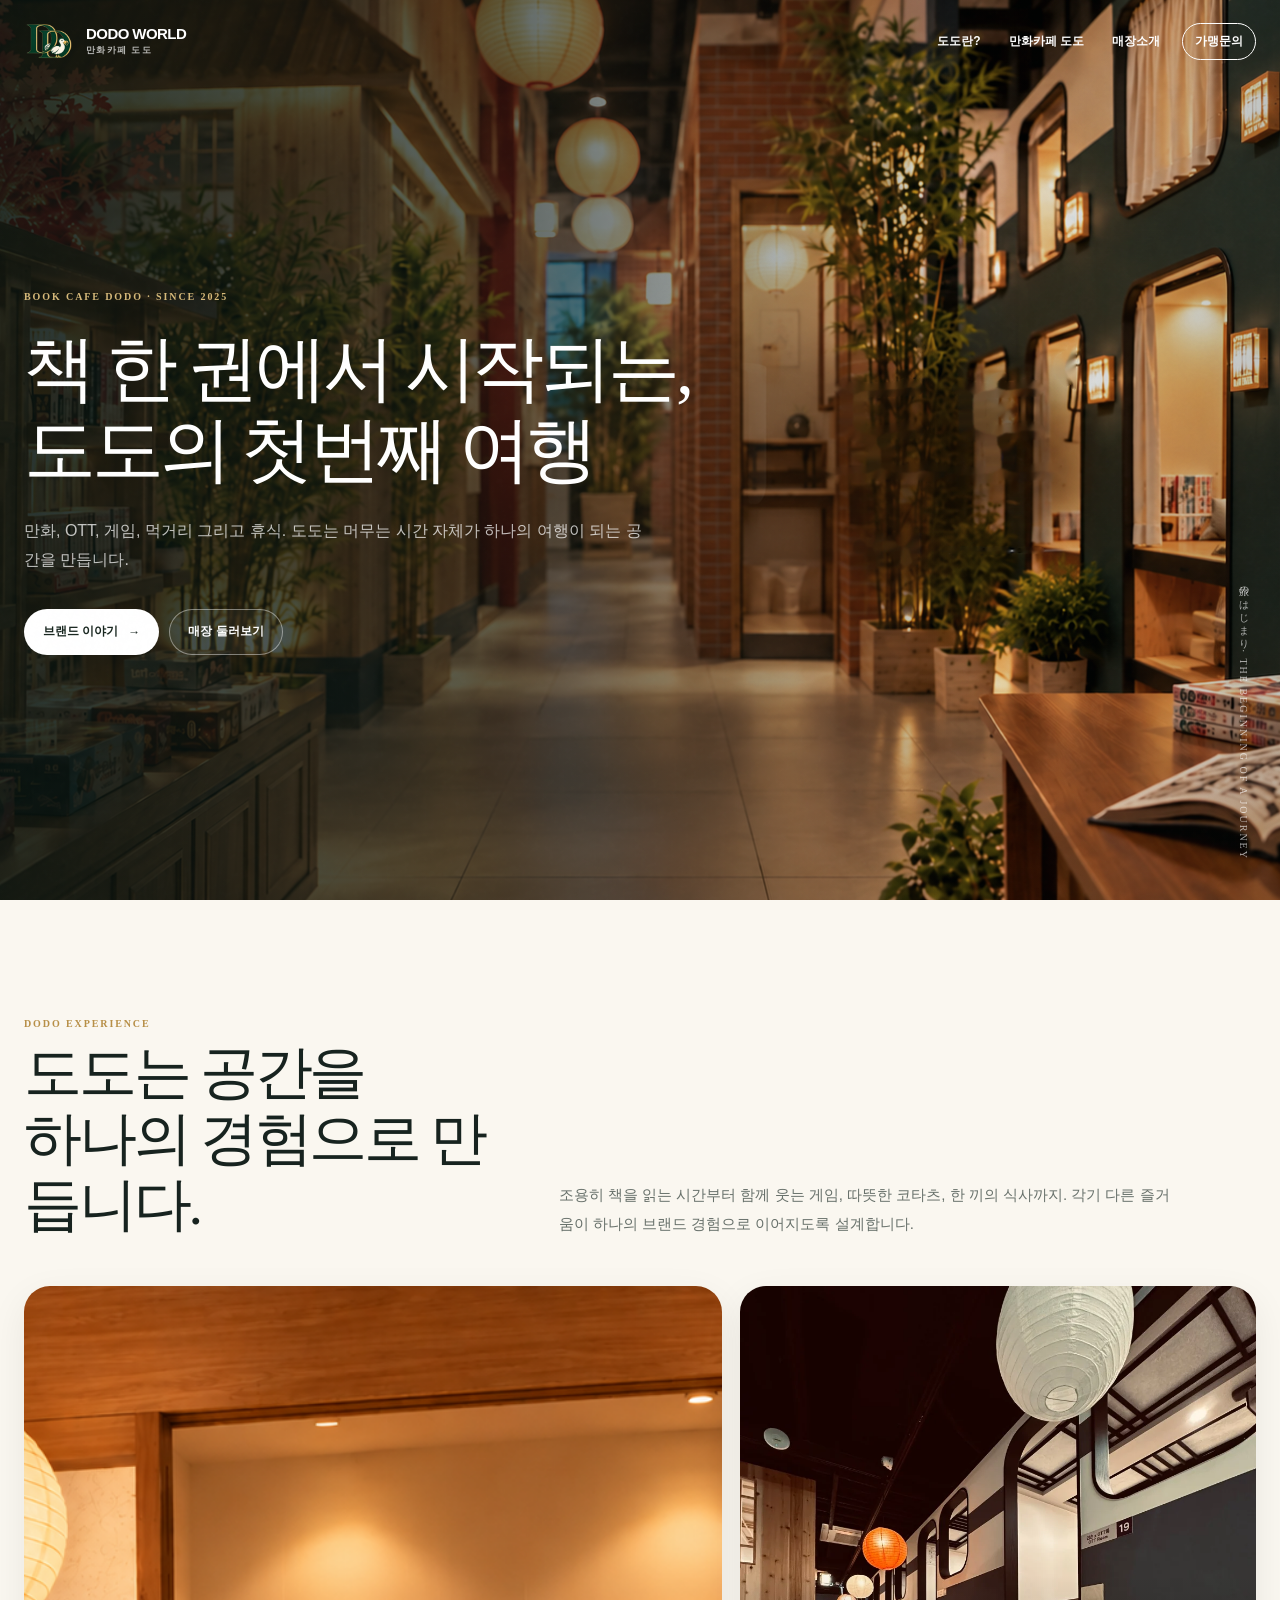
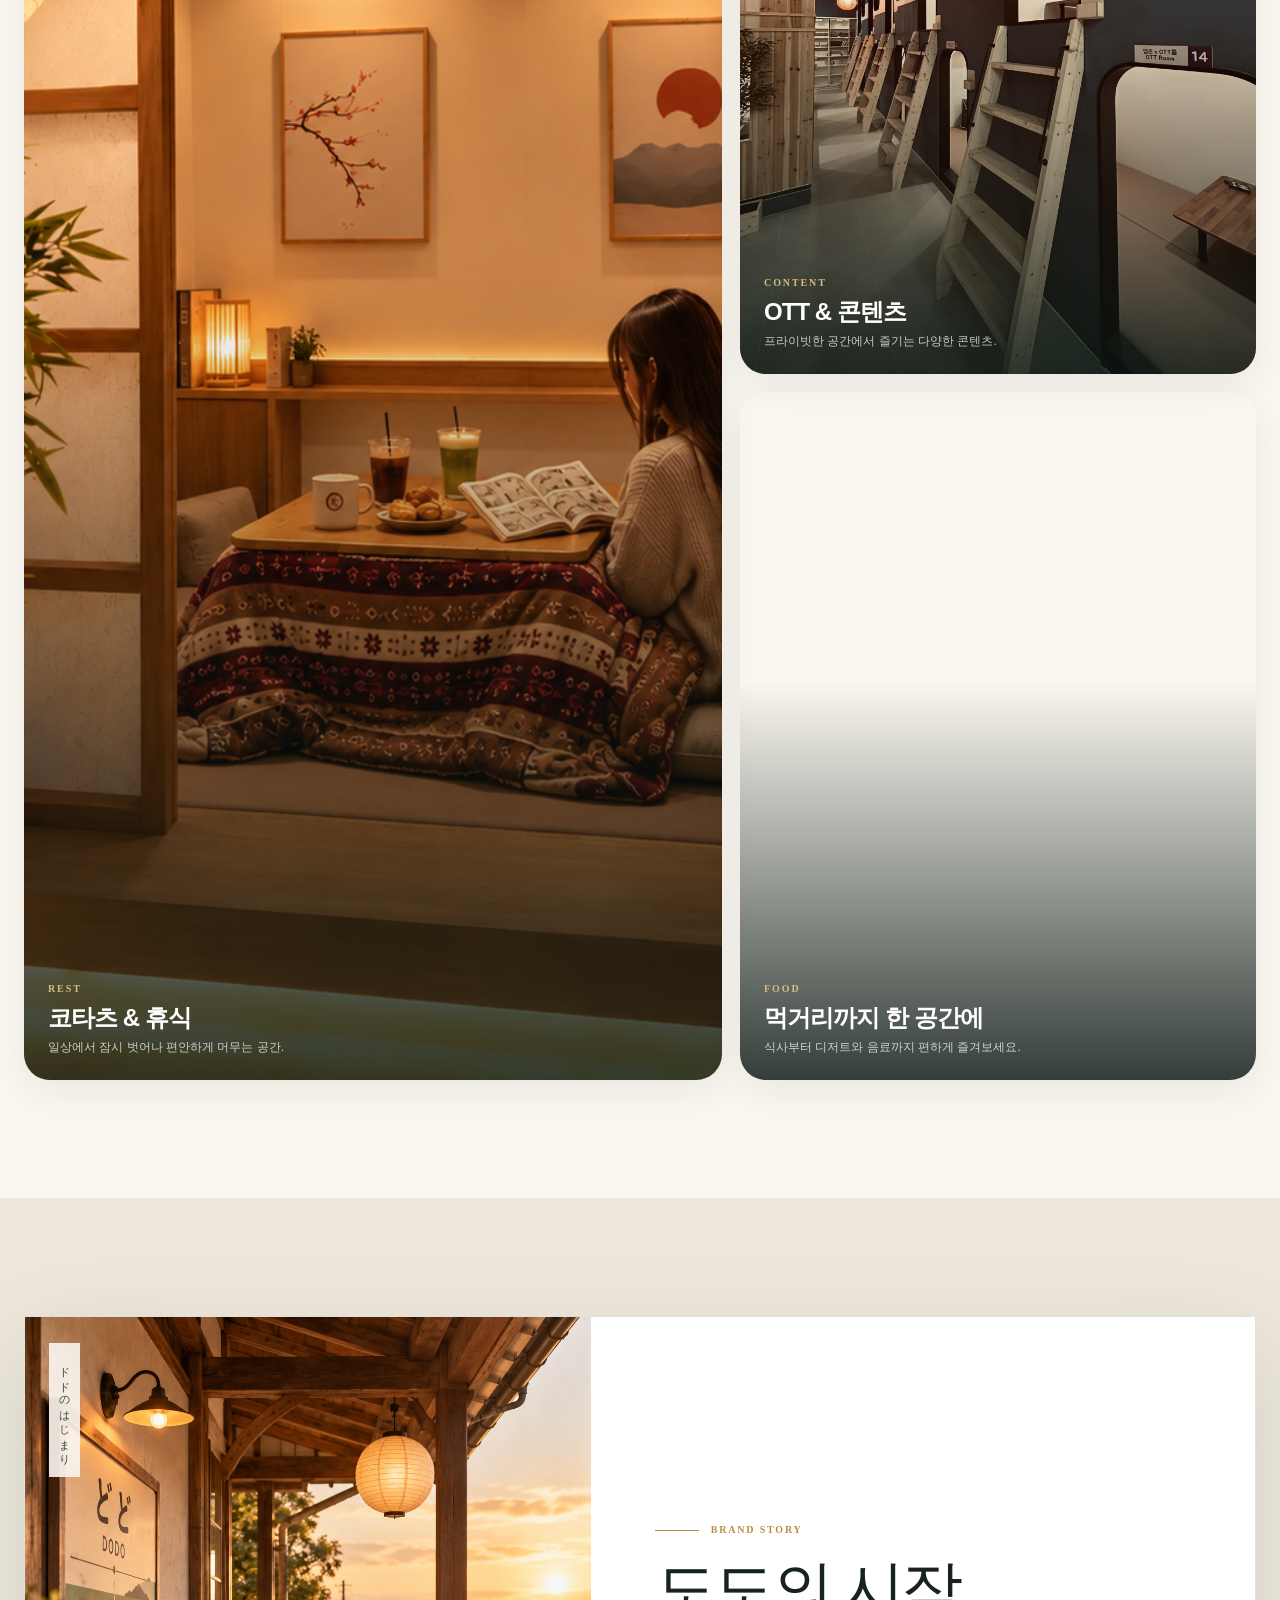
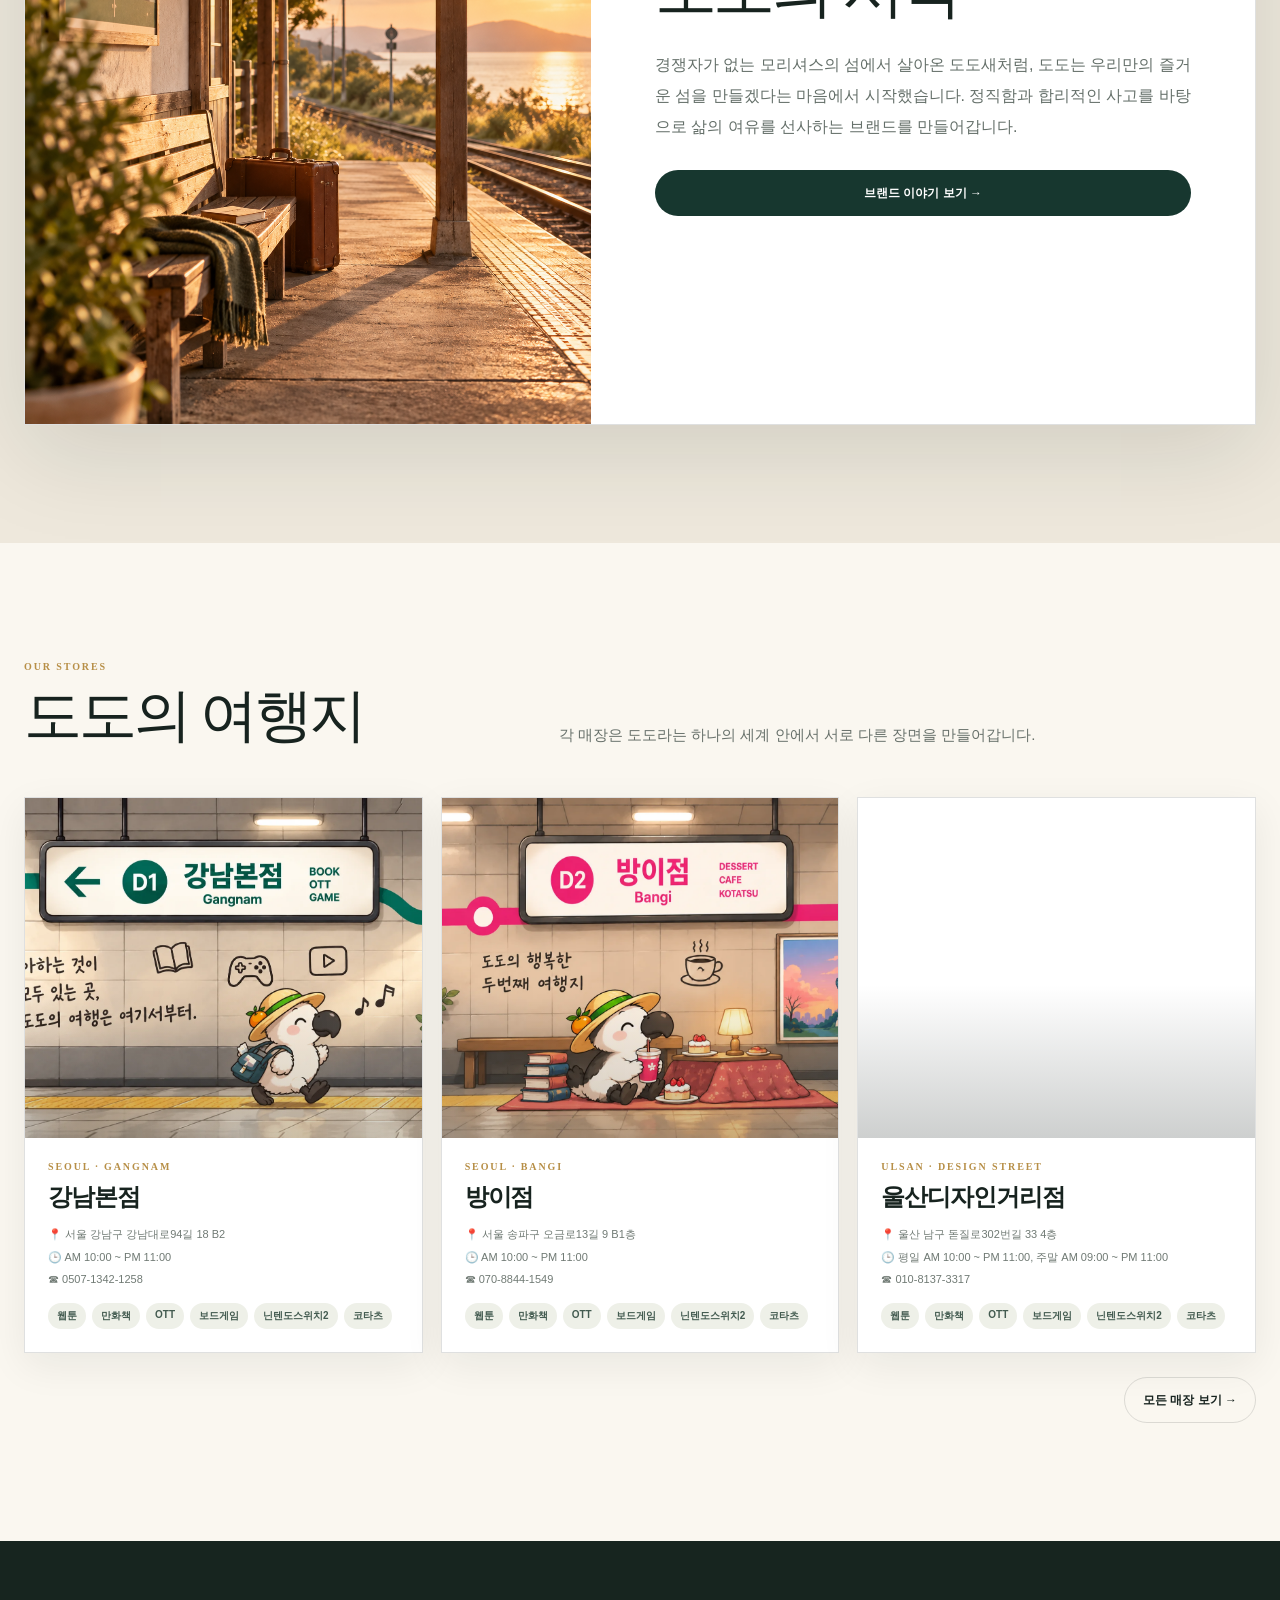
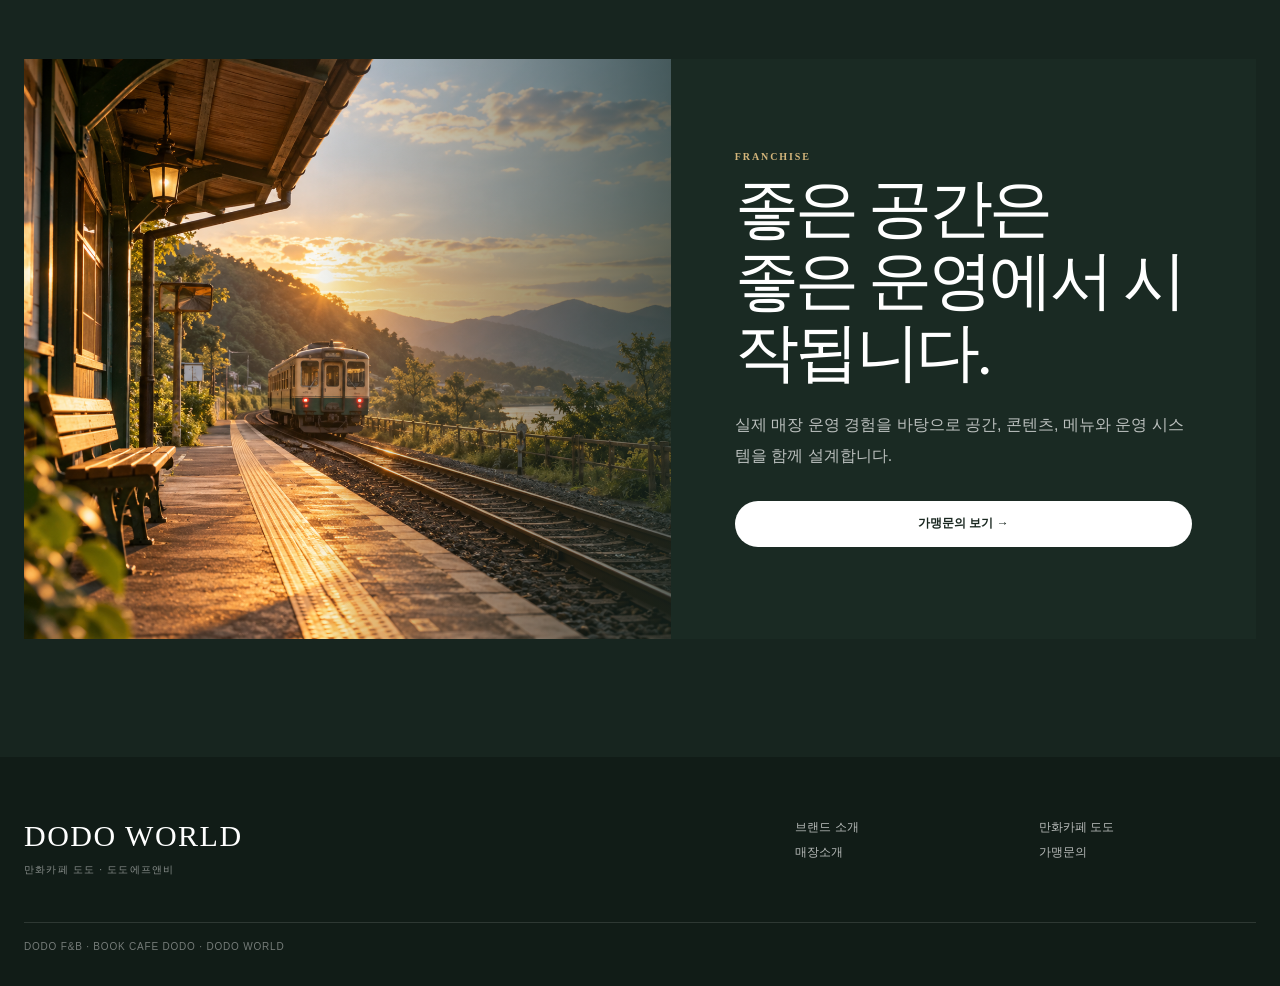
==== commit 1ce2eaec: "Add files via upload" ====
--- a/index.html
+++ b/index.html
@@ -90,22 +90,5 @@
   <div class="footer-bottom" data-cms="global.footer">DODO F&B · MANGA CAFE DODO · DODO WORLD</div>
 </div></footer>
 
-<!-- DODO 카카오톡 채널 실시간 상담 -->
-<a class="dodo-kakao-float" href="https://pf.kakao.com/_LxfALn/chat" target="_blank" rel="noopener noreferrer" aria-label="카카오톡 채널 실시간 상담">
-  <span class="dodo-kakao-bubble" aria-hidden="true">
-    <svg viewBox="0 0 24 24" width="26" height="26" role="img" aria-hidden="true">
-      <path fill="currentColor" d="M12 3C6.48 3 2 6.58 2 11c0 2.83 1.84 5.31 4.61 6.73L5.44 22l4.84-2.74c.56.08 1.13.12 1.72.12 5.52 0 10-3.58 10-8.38S17.52 3 12 3z"/>
-    </svg>
-  </span>
-  <span class="dodo-kakao-label"><strong>카카오톡 상담</strong><small>실시간 문의하기</small></span>
-</a>
-<style>
-.dodo-kakao-float{position:fixed;right:24px;bottom:24px;z-index:99999;display:flex;align-items:center;gap:10px;padding:10px 16px 10px 11px;background:#FEE500;color:#191919;border-radius:999px;text-decoration:none;box-shadow:0 8px 24px rgba(0,0,0,.20);font-family:Pretendard,"Noto Sans KR",Arial,sans-serif;transition:transform .18s ease,box-shadow .18s ease}
-.dodo-kakao-float:hover{transform:translateY(-2px);box-shadow:0 12px 30px rgba(0,0,0,.26)}
-.dodo-kakao-bubble{width:40px;height:40px;border-radius:50%;display:flex;align-items:center;justify-content:center;color:#191919;flex:0 0 40px}
-.dodo-kakao-label{display:flex;flex-direction:column;line-height:1.15;white-space:nowrap}
-.dodo-kakao-label strong{font-size:14px;font-weight:800;letter-spacing:-.02em}
-.dodo-kakao-label small{margin-top:4px;font-size:10px;font-weight:600;opacity:.67}
-@media(max-width:768px){.dodo-kakao-float{right:14px;bottom:18px;padding:9px 13px 9px 9px;gap:8px}.dodo-kakao-bubble{width:36px;height:36px;flex-basis:36px}.dodo-kakao-label strong{font-size:13px}.dodo-kakao-label small{font-size:9px}}
-</style>
-<script src="assets/default-content.js"></script><script src="assets/cms.js"></script><script src="assets/app.js"></script></body></html>+<script src="assets/default-content.js"></script><script src="assets/cms.js"></script><script src="assets/app.js"></script><script src="assets/kakao-float.js"></script>
+</body></html>
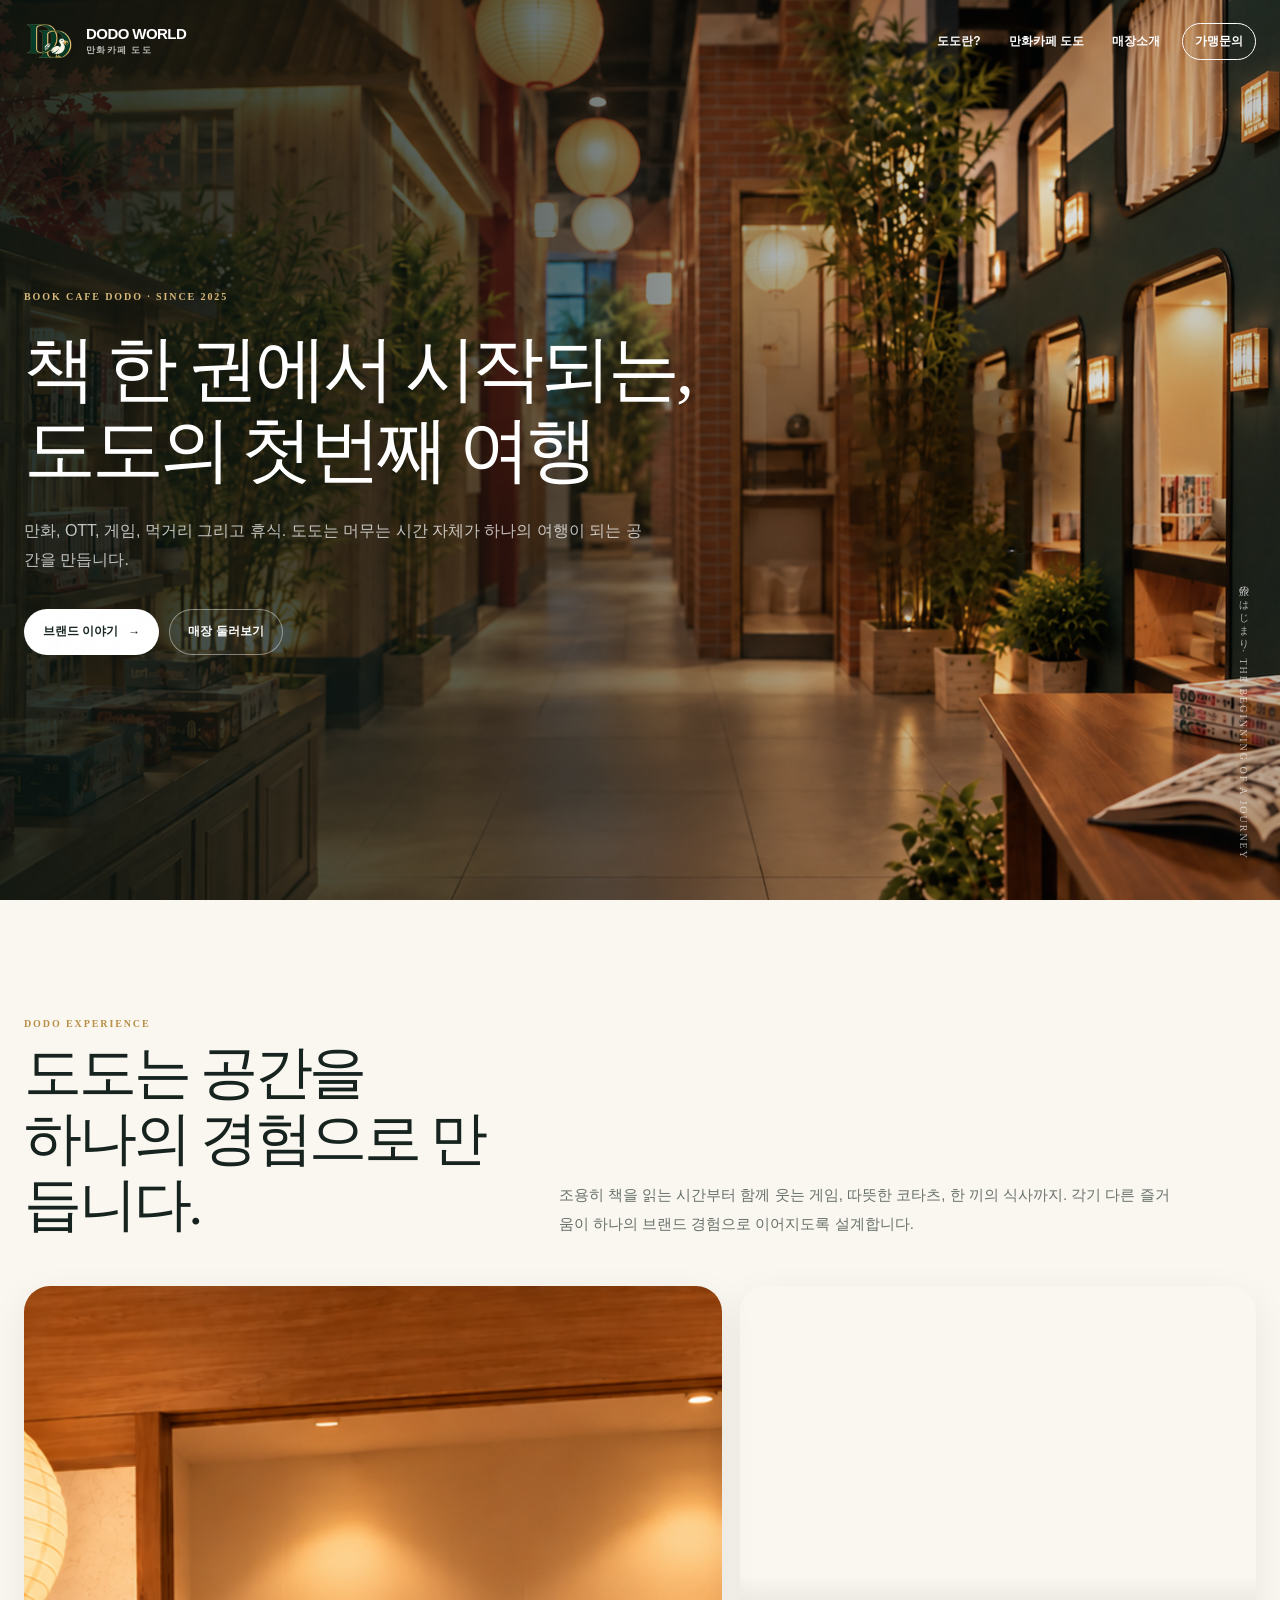
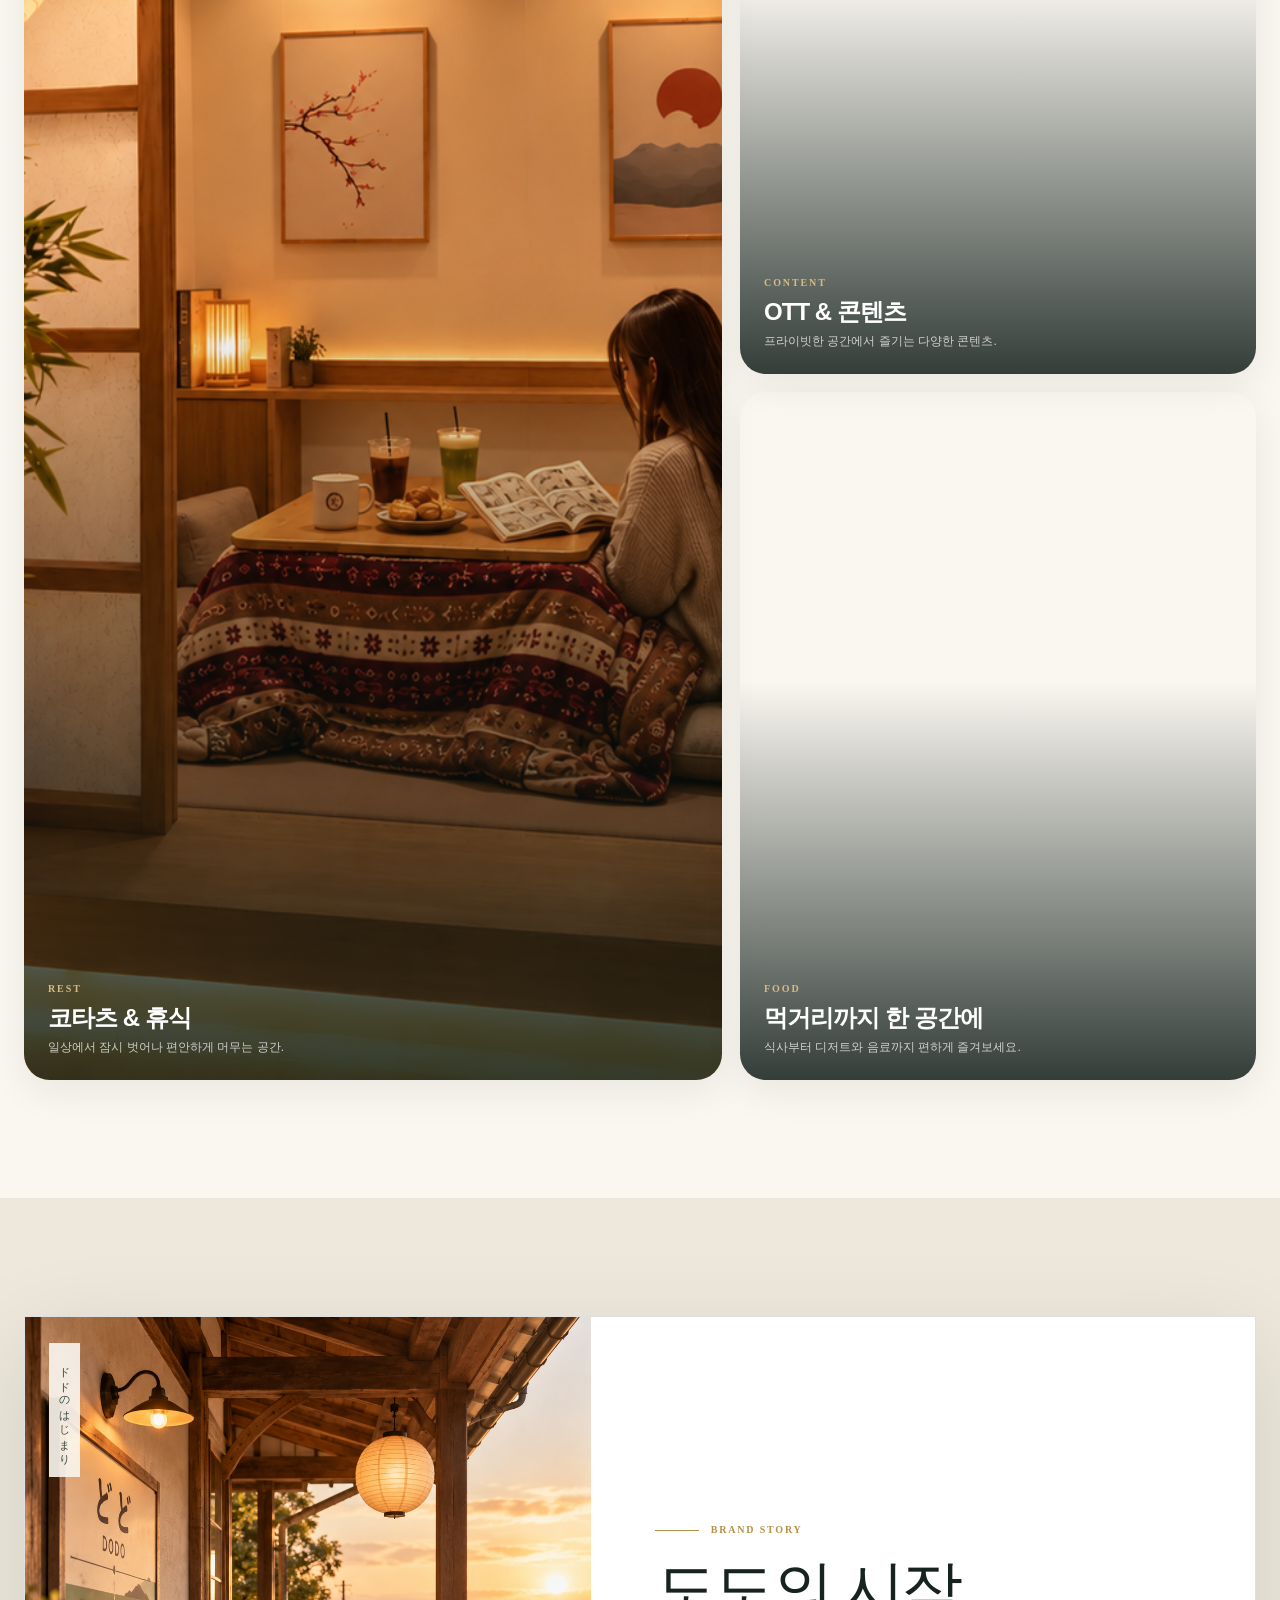
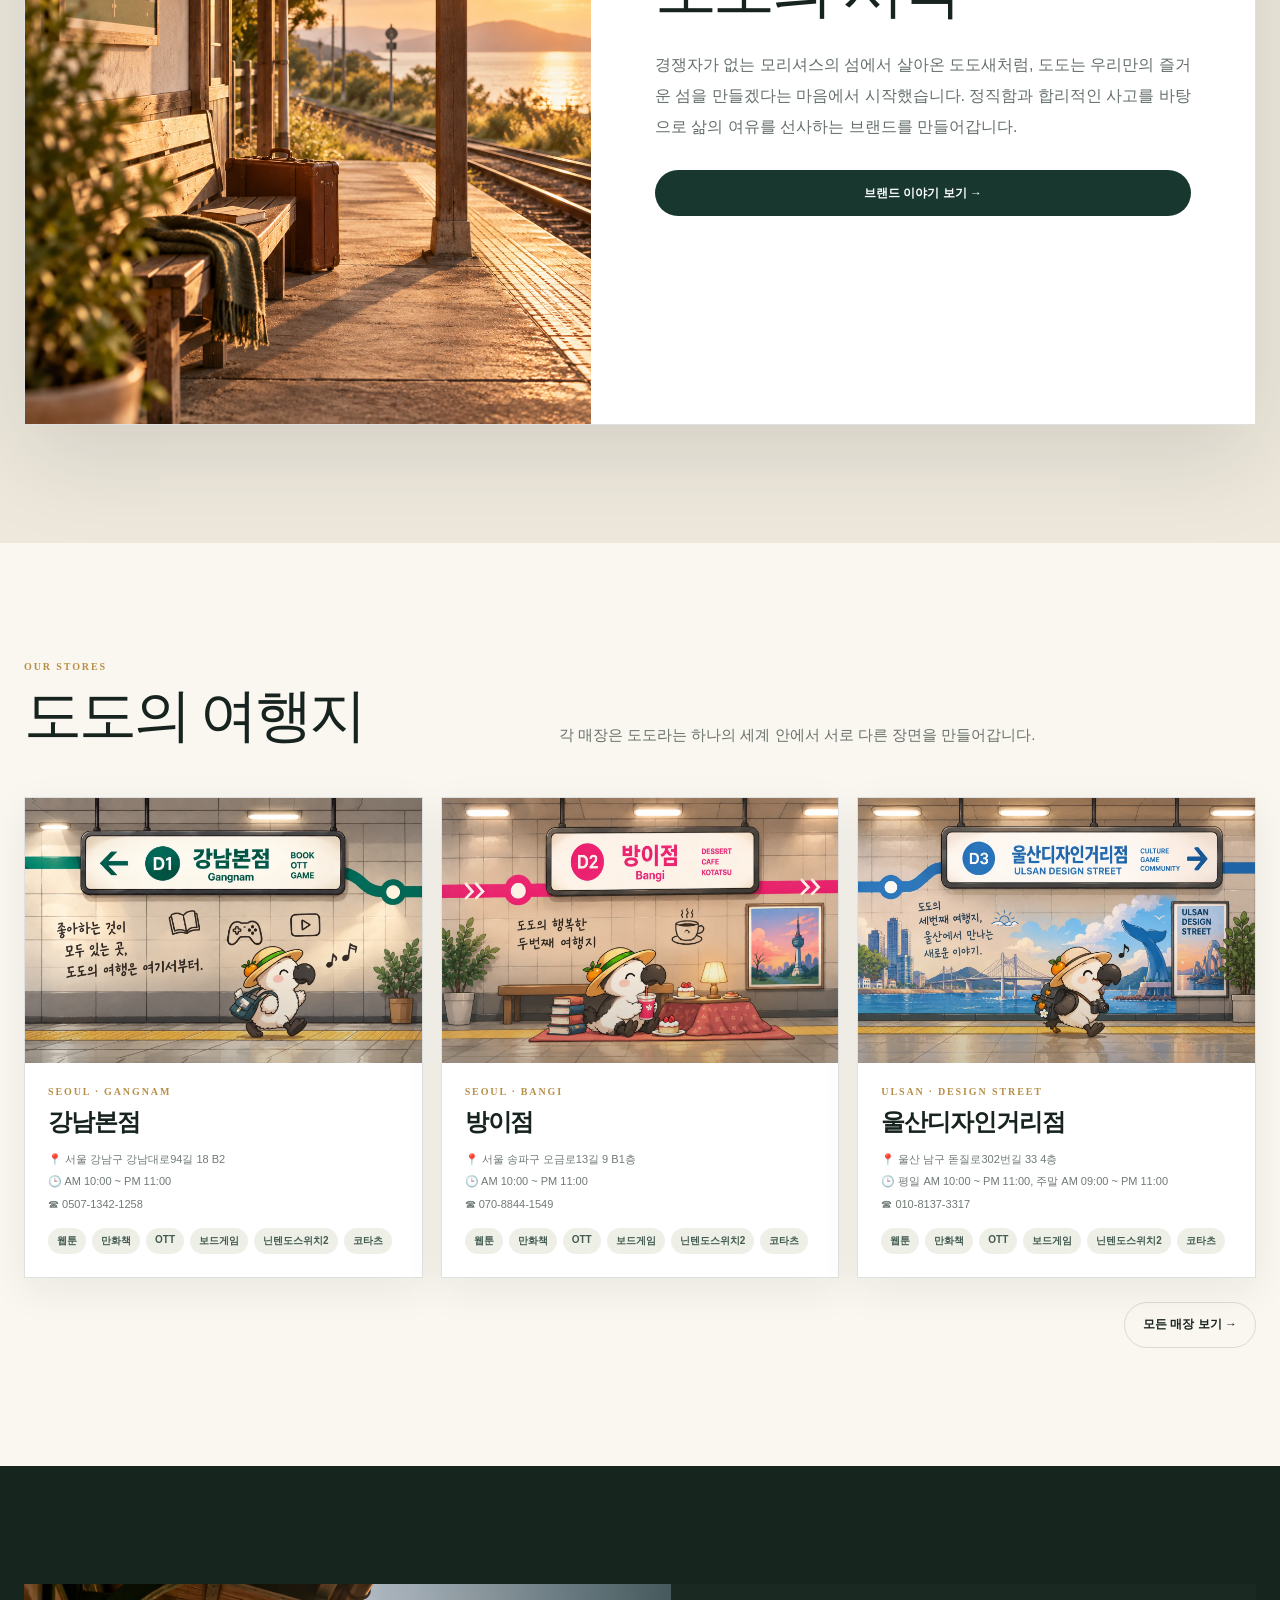
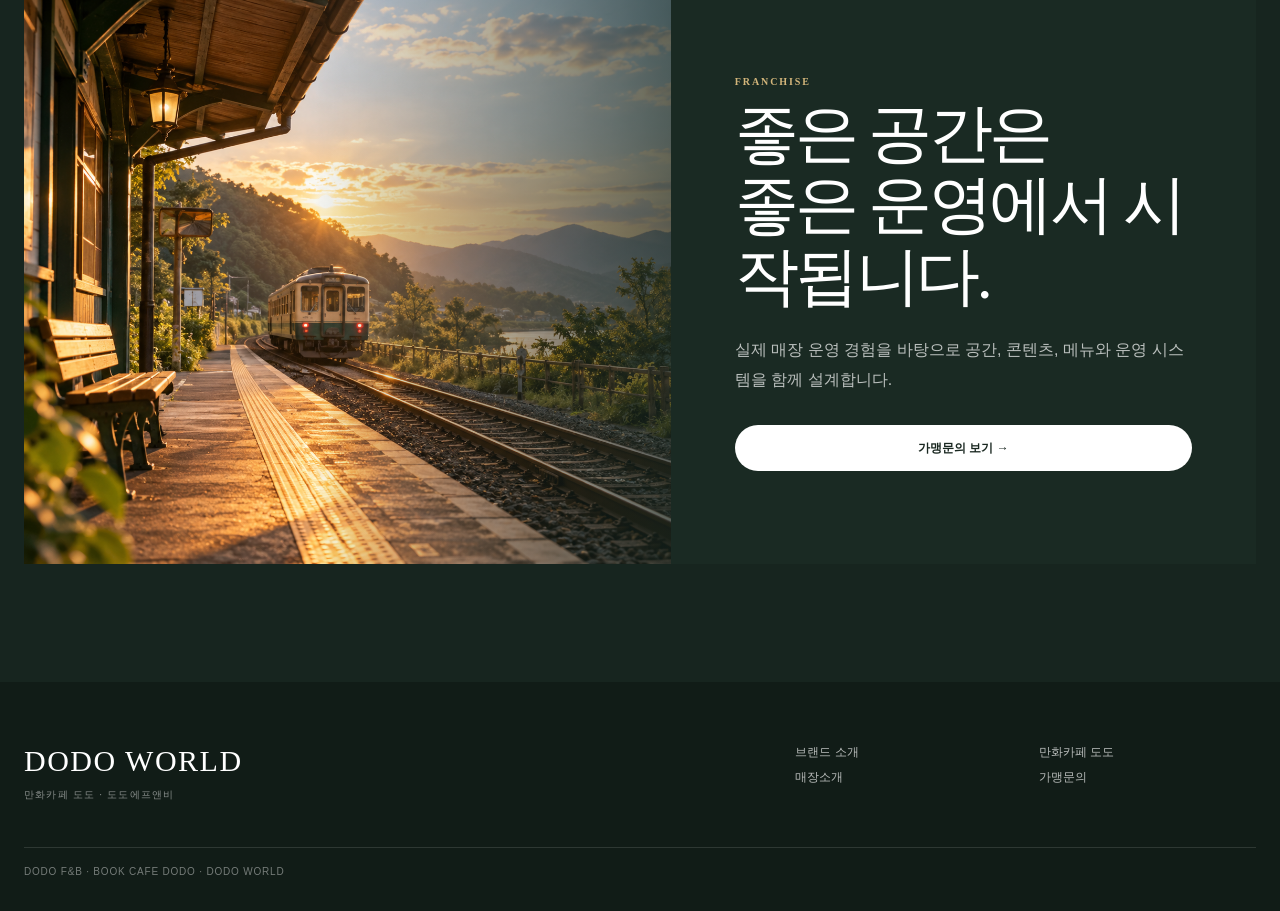
==== commit d9311492: "Add files via upload" ====
--- a/index.html
+++ b/index.html
@@ -1,12 +1,112 @@
 <!doctype html><html lang="ko"><head>
 <meta charset="utf-8"><meta name="viewport" content="width=device-width,initial-scale=1">
 <meta name="theme-color" content="#17372f">
+<!-- DODO favicon -->
+<link rel="icon" href="/favicon.ico" sizes="any">
+<link rel="icon" type="image/png" href="/favicon-48x48.png" sizes="48x48">
+<link rel="icon" type="image/png" href="/favicon-96x96.png" sizes="96x96">
+<link rel="apple-touch-icon" href="/apple-touch-icon.png">
+
 <meta name="naver-site-verification" content="5713f62cc50672bc852261f6d507a5fe4f786cdb" /><title>DODO WORLD | 만화카페 도도</title>
-<link rel="stylesheet" href="assets/style.css"></head><body>
+<link rel="stylesheet" href="assets/style.css"><script>
+/* DODO V11: CMS 데이터를 문서 파싱과 동시에 먼저 불러와 이미지 표시 지연을 줄입니다. */
+window.__DODO_CMS_EARLY__ = fetch("/cms-public/content", {
+  method: "GET",
+  cache: "no-store",
+  credentials: "omit",
+  headers: {"Accept":"application/json"}
+}).then(function(r){
+  if(!r.ok) throw new Error("public cms api failed");
+  return r.json();
+}).then(function(j){
+  if(!j || !j.ok || !j.content) throw new Error("invalid cms response");
+  var d = j.content;
+  var page = (location.pathname.split("/").pop() || "index.html").toLowerCase();
+  var keys = ["global.logo_image"];
+
+  if(page === "index.html" || page === ""){
+    keys.push("home.v2_hero_image", "home.feature3_image");
+  }else if(page === "cafe.html"){
+    keys.push("cafe.hero_image", "cafe.food_image");
+  }else if(page === "about.html"){
+    keys.push("about.hero_image");
+  }else if(page === "stores.html"){
+    keys.push("stores.next_image");
+  }
+
+  window.__DODO_CMS_PRELOAD_HOLD__ = [];
+  var preloadSrcs = [];
+  keys.forEach(function(k){ if(d[k]) preloadSrcs.push(d[k]); });
+
+  // 매장 카드는 동적으로 만들어지므로 매장 이미지도 미리 내려받습니다.
+  if(page === "index.html" || page === "" || page === "stores.html"){
+    var stores = Array.isArray(d["stores.items"]) ? d["stores.items"] : [];
+    stores.slice(0,3).forEach(function(s){
+      if(s && s.image && s.visible !== false) preloadSrcs.push(s.image);
+    });
+  }
+
+  Array.from(new Set(preloadSrcs)).forEach(function(src){
+    var img = new Image();
+    img.decoding = "async";
+    try { img.fetchPriority = "high"; } catch(e){}
+    img.src = src;
+    window.__DODO_CMS_PRELOAD_HOLD__.push(img);
+  });
+
+  return d;
+}).catch(function(){
+  return null;
+});
+</script>
+<style id="dodo-logo-first-paint">
+/* V16: 첫 화면에서 기존 D가 1프레임 보이는 현상 방지 */
+html .brand-seal:not(.logo-resolved){
+  visibility:hidden !important;
+}
+html .brand-seal.logo-resolved.use-default-logo{
+  display:none !important;
+}
+</style>
+
+<style id="dodo-store-image-fit-v19">
+/* V19: 매장 카드 대표이미지 원본 3:2 비율 그대로 표시 */
+.store-card .photo{
+  width:100% !important;
+  height:auto !important;
+  aspect-ratio:3 / 2 !important;
+  overflow:hidden !important;
+  background:#f4f1e9 !important;
+}
+.store-card .photo img{
+  width:100% !important;
+  height:100% !important;
+  object-fit:contain !important;
+  object-position:center center !important;
+  display:block !important;
+}
+</style>
+
+
+<style id="dodo-naver-place-link-v21">
+/* V21: 매장명 → 네이버 플레이스 */
+.store-card h3 .store-name-link{
+  color:inherit !important;
+  text-decoration:none !important;
+  cursor:pointer;
+}
+.store-card h3 .store-name-link:hover,
+.store-card h3 .store-name-link:focus-visible{
+  text-decoration:underline !important;
+  text-underline-offset:4px;
+}
+</style>
+
+</head><body>
 <header class="navbar">
   <div class="container nav-inner">
     <a class="brand" href="index.html">
-      <span class="brand-seal">D</span>
+      <span class="brand-seal" aria-hidden="true"></span>
       <span class="brand-copy"><strong data-cms="global.site_name">DODO WORLD</strong><small data-cms="global.logo_subtitle">만화카페 도도</small></span>
     </a>
     <nav class="nav-links">
@@ -89,6 +189,4 @@
   </div>
   <div class="footer-bottom" data-cms="global.footer">DODO F&B · MANGA CAFE DODO · DODO WORLD</div>
 </div></footer>
-
-<script src="assets/default-content.js"></script><script src="assets/cms.js"></script><script src="assets/app.js"></script><script src="assets/kakao-float.js"></script>
-</body></html>+<script src="assets/default-content.js"></script><script src="assets/cms.js?v=20261029-v27-popup-center-right"></script><script src="assets/app.js"></script></body></html>
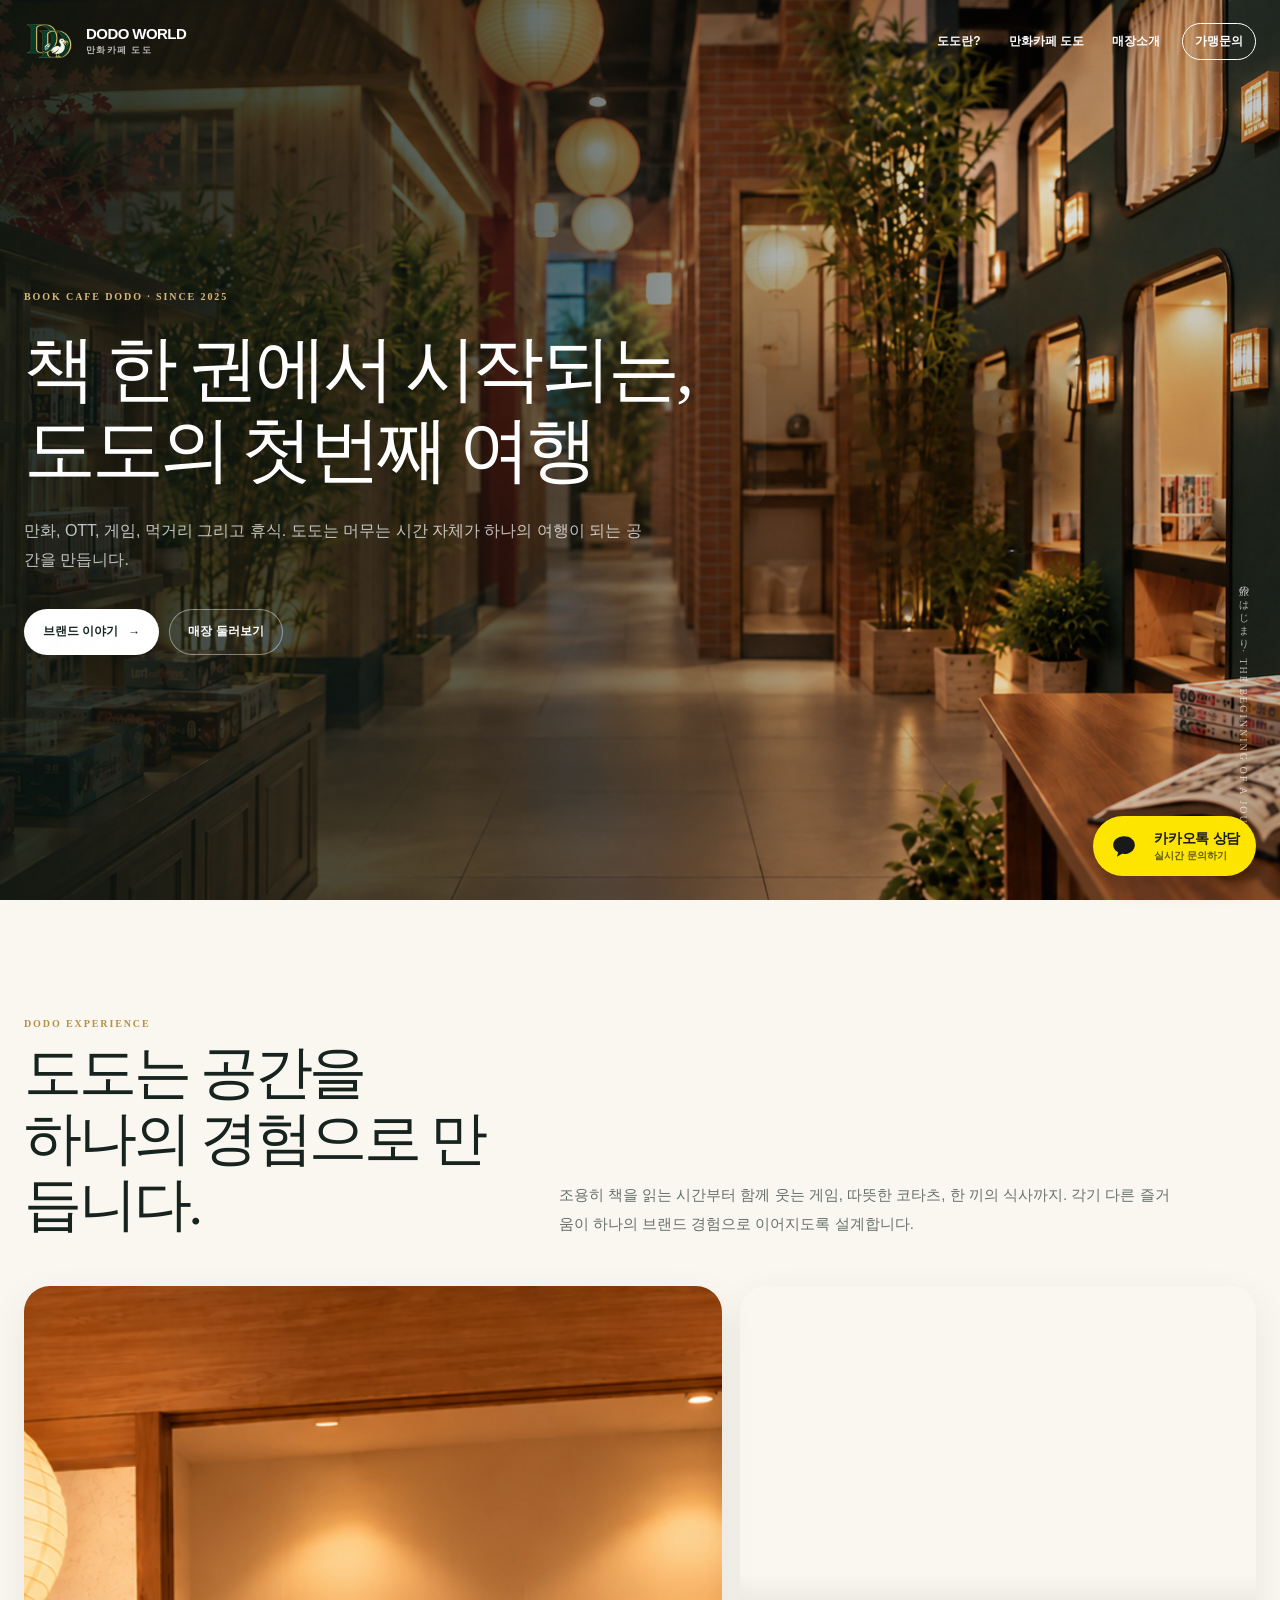
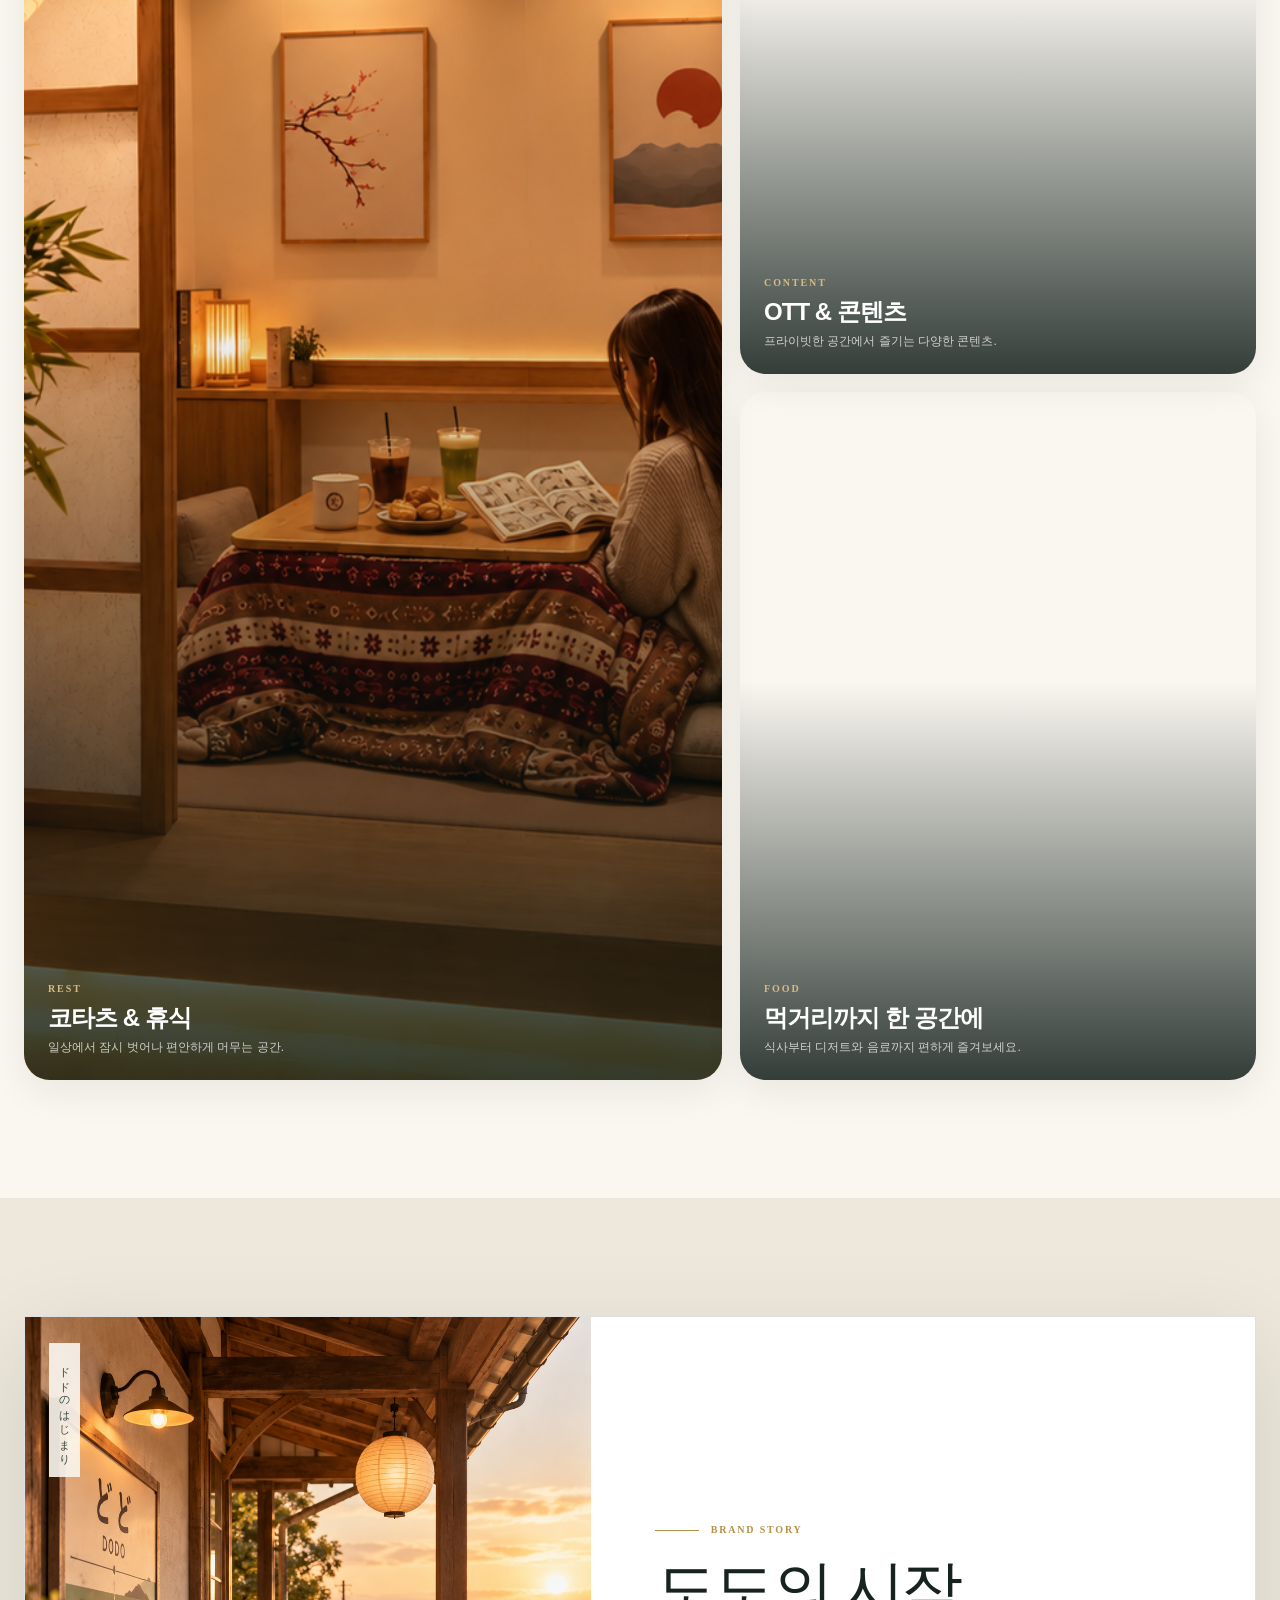
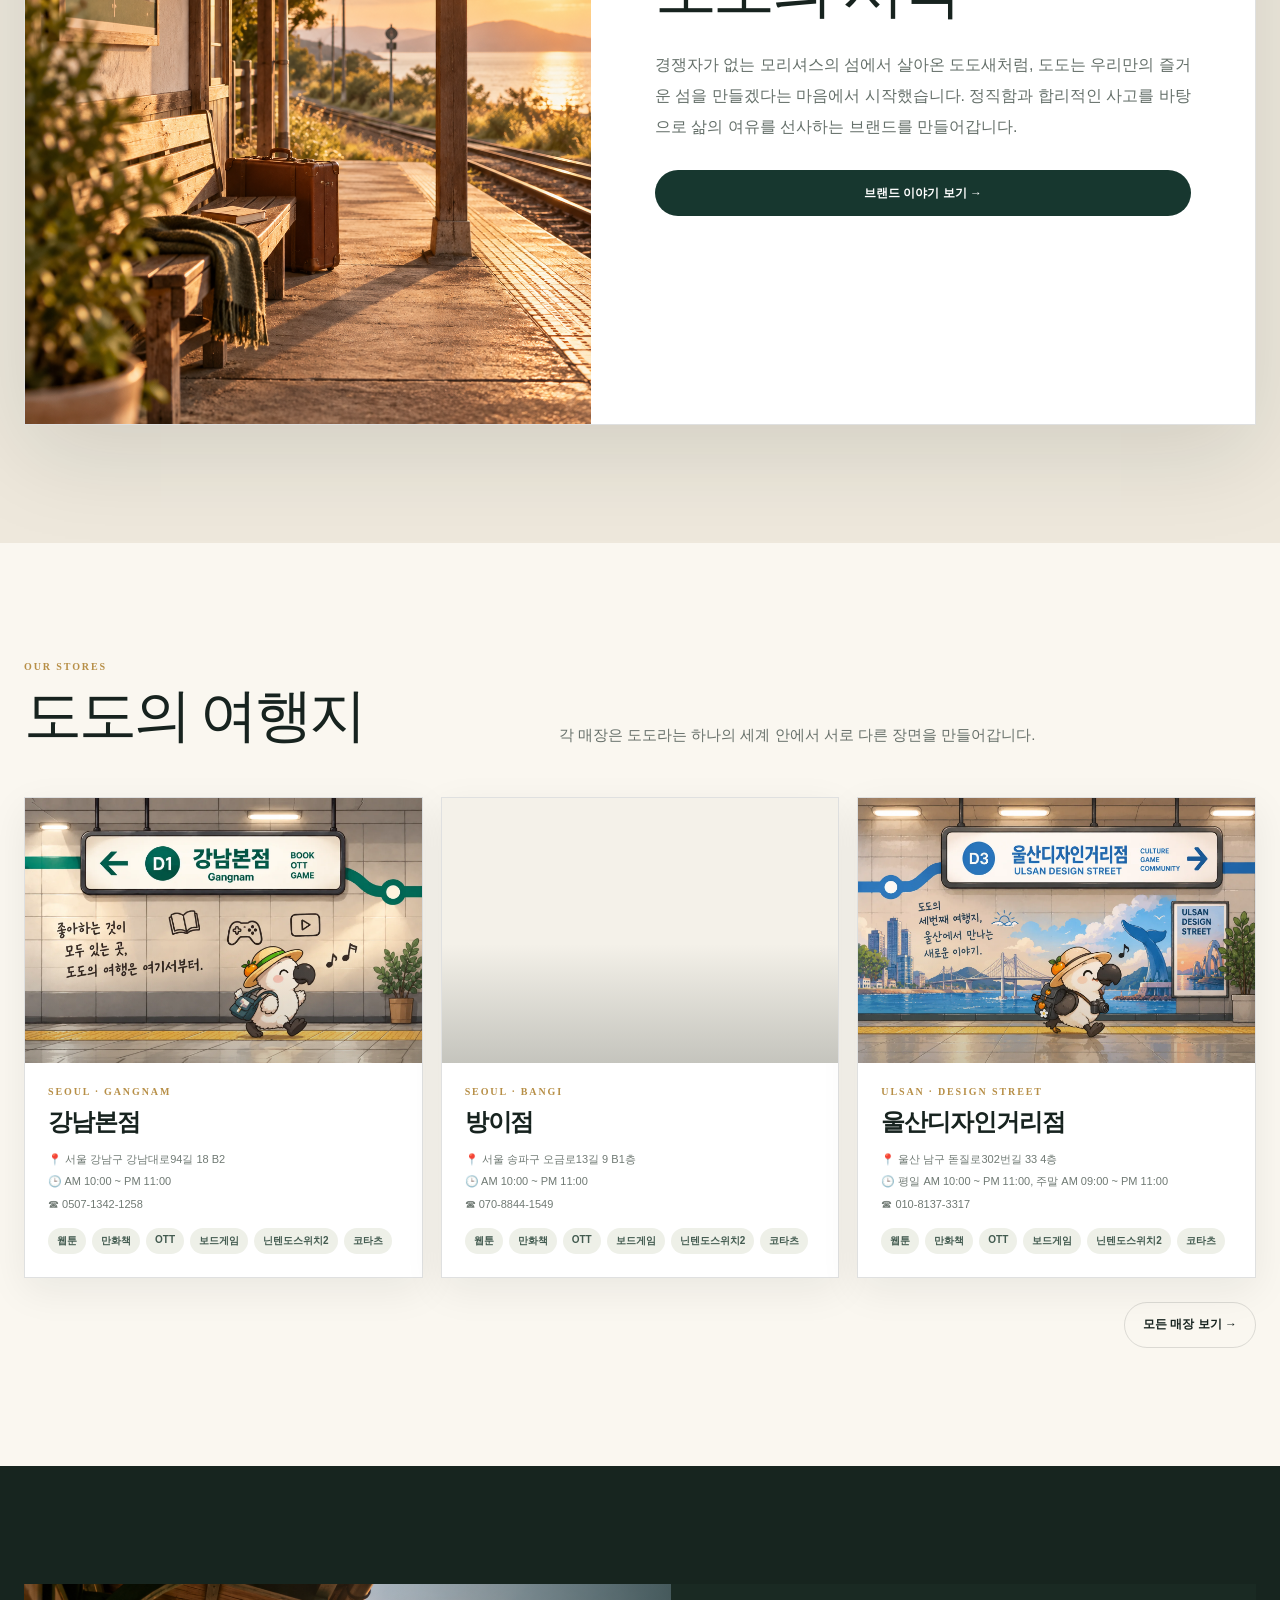
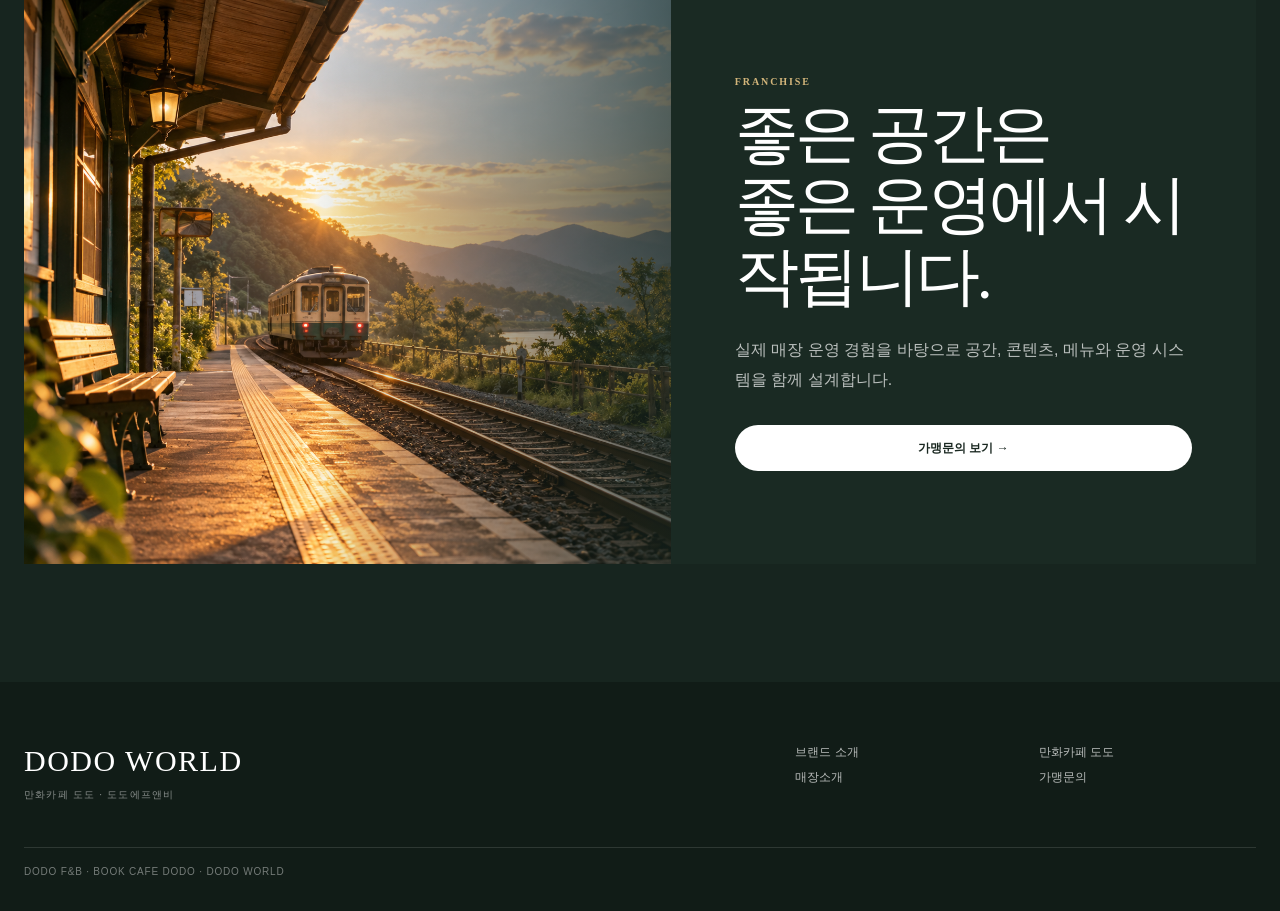
==== commit 4bc54798: "Add files via upload" ====
--- a/index.html
+++ b/index.html
@@ -35,21 +35,38 @@
   }
 
   window.__DODO_CMS_PRELOAD_HOLD__ = [];
-  var preloadSrcs = [];
-  keys.forEach(function(k){ if(d[k]) preloadSrcs.push(d[k]); });
-
-  // 매장 카드는 동적으로 만들어지므로 매장 이미지도 미리 내려받습니다.
-  if(page === "index.html" || page === "" || page === "stores.html"){
-    var stores = Array.isArray(d["stores.items"]) ? d["stores.items"] : [];
-    stores.slice(0,3).forEach(function(s){
-      if(s && s.image && s.visible !== false) preloadSrcs.push(s.image);
+
+  // 메인페이지 팝업 이미지를 가장 먼저 요청합니다.
+  // 팝업이 CMS 적용 이후에야 다운로드되던 지연을 줄이기 위한 우선 프리로드입니다.
+  var popupSrcs = [];
+  if(page === "index.html" || page === ""){
+    var popupItems = Array.isArray(d["popups.items"]) ? d["popups.items"] : [];
+    popupItems.forEach(function(p){
+      if(p && p.visible !== false && String(p.image || "").trim()){
+        popupSrcs.push(String(p.image).trim());
+      }
+    });
+
+    // 이전 팝업 설정 형식도 함께 지원합니다.
+    [1,2,3].forEach(function(i){
+      var enabled = (i === 1 && d["popup1.enabled"] === undefined)
+        ? d["popup.enabled"]
+        : d["popup"+i+".enabled"];
+      var src = (i === 1 && !String(d["popup1.image"] || "").trim())
+        ? d["popup.image"]
+        : d["popup"+i+".image"];
+      if(enabled !== false && String(src || "").trim()) popupSrcs.push(String(src).trim());
     });
   }
 
-  Array.from(new Set(preloadSrcs)).forEach(function(src){
+  var normalSrcs = [];
+  keys.forEach(function(k){ if(d[k]) normalSrcs.push(d[k]); });
+
+  // 팝업을 먼저 시작한 뒤 일반 페이지 이미지를 프리로드합니다.
+  Array.from(new Set(popupSrcs.concat(normalSrcs))).forEach(function(src,idx){
     var img = new Image();
     img.decoding = "async";
-    try { img.fetchPriority = "high"; } catch(e){}
+    try { img.fetchPriority = idx < popupSrcs.length ? "high" : "auto"; } catch(e){}
     img.src = src;
     window.__DODO_CMS_PRELOAD_HOLD__.push(img);
   });
@@ -189,4 +206,4 @@
   </div>
   <div class="footer-bottom" data-cms="global.footer">DODO F&B · MANGA CAFE DODO · DODO WORLD</div>
 </div></footer>
-<script src="assets/default-content.js"></script><script src="assets/cms.js?v=20261029-v27-popup-center-right"></script><script src="assets/app.js"></script></body></html>+<script src="assets/default-content.js"></script><script src="assets/cms.js?v=20261113-popup-fast-v28"></script><script src="assets/app.js"></script></body></html>
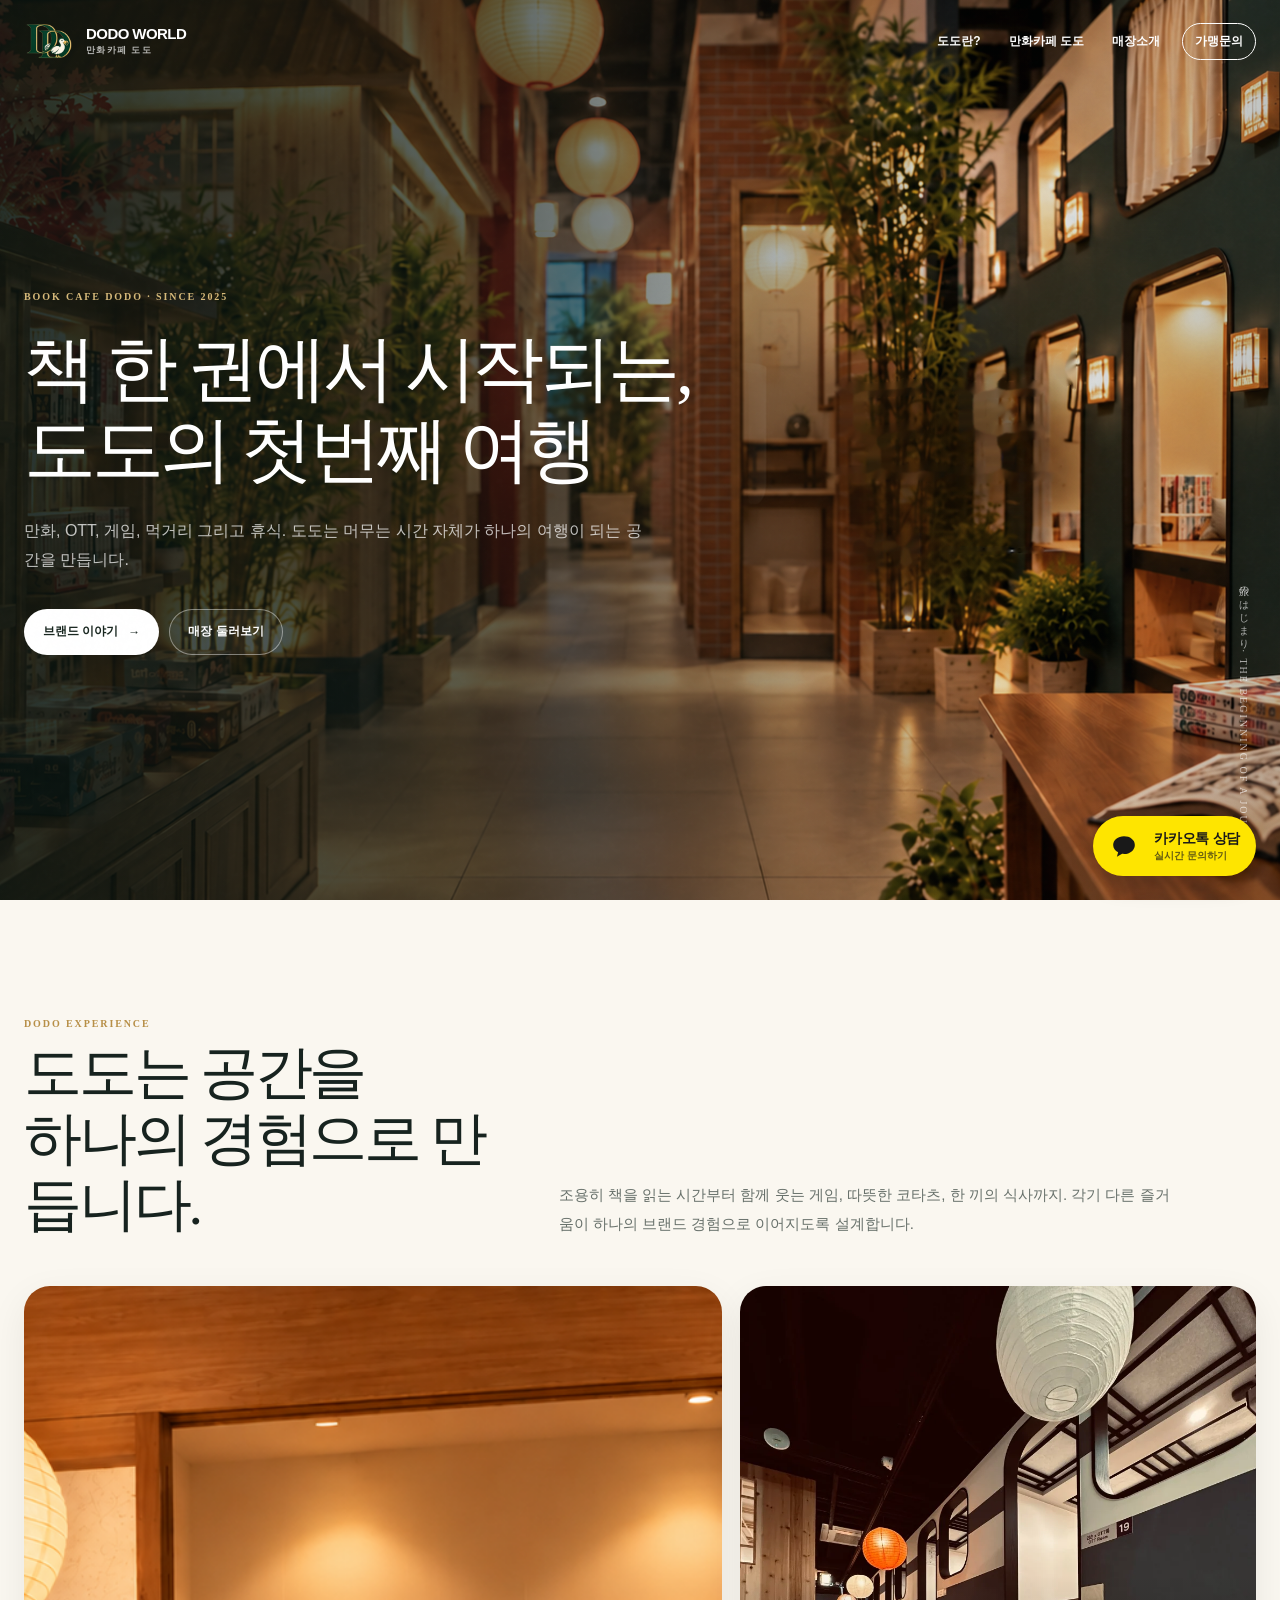
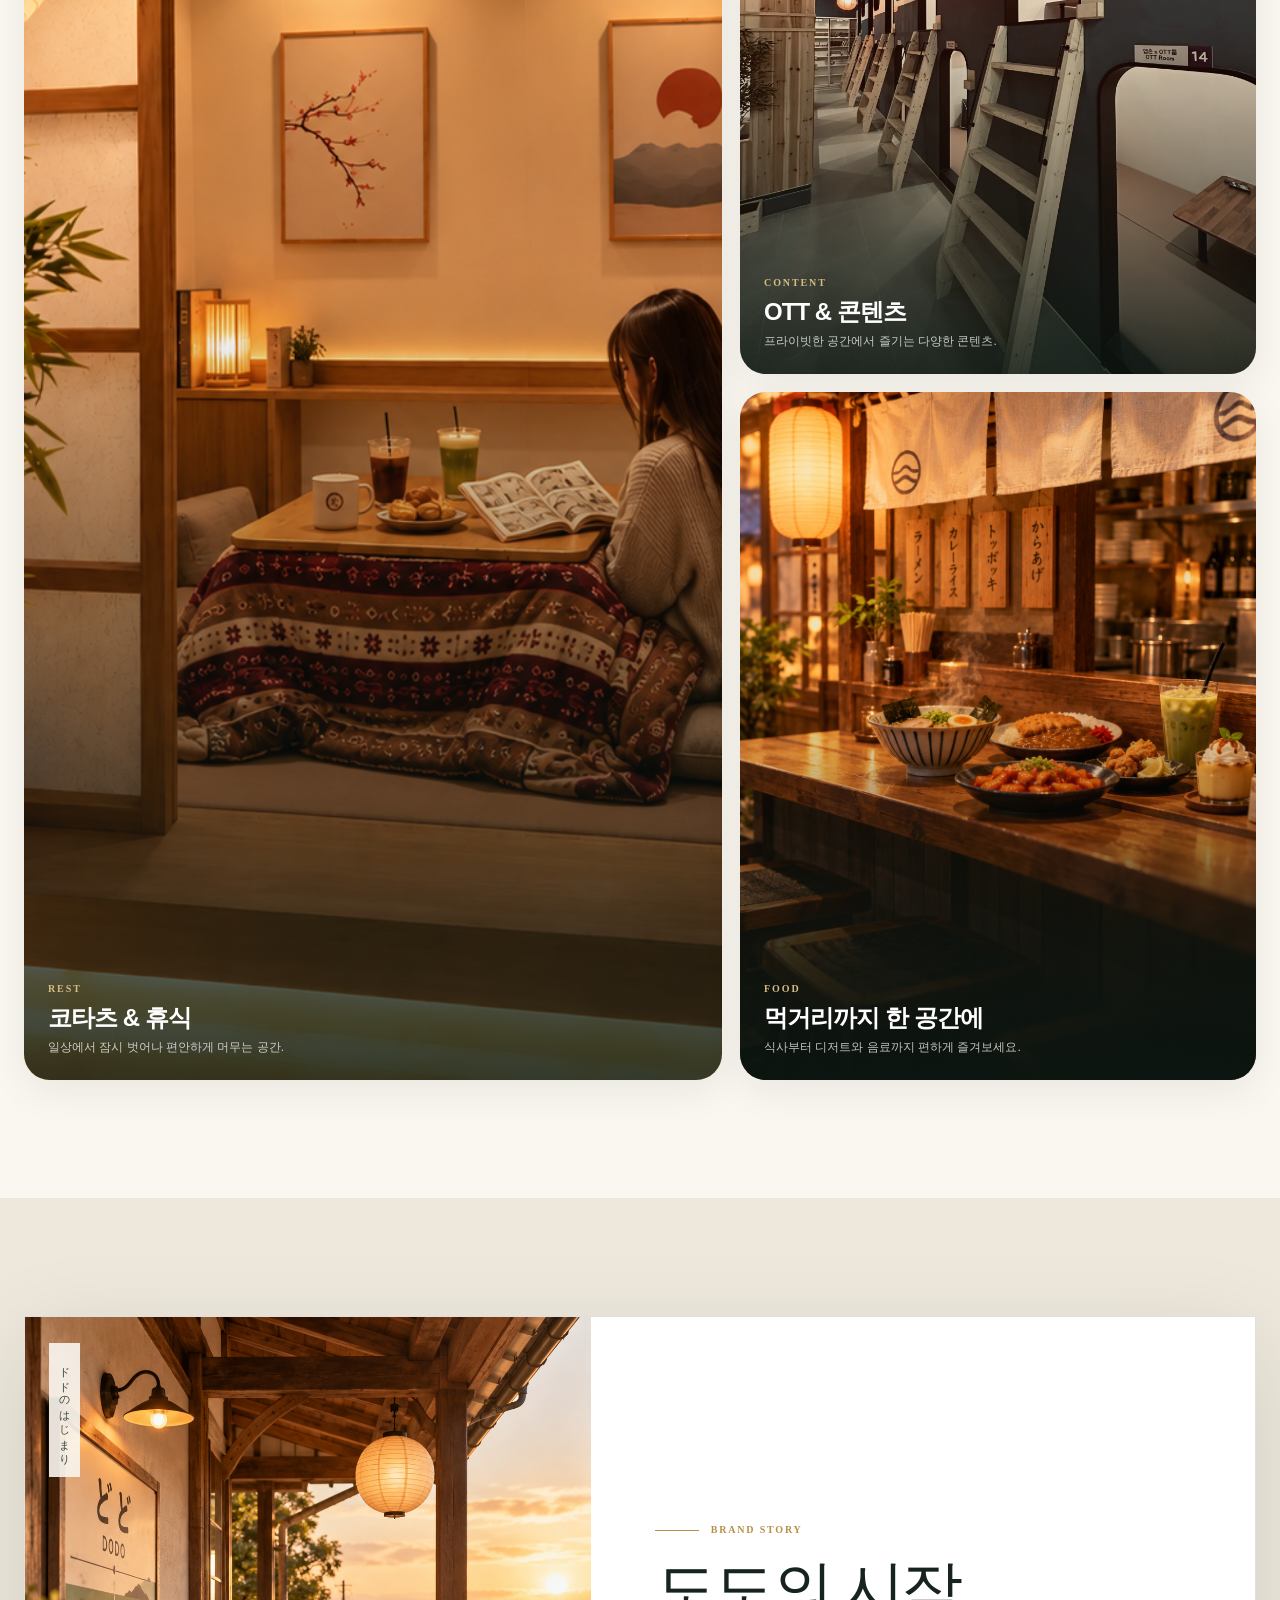
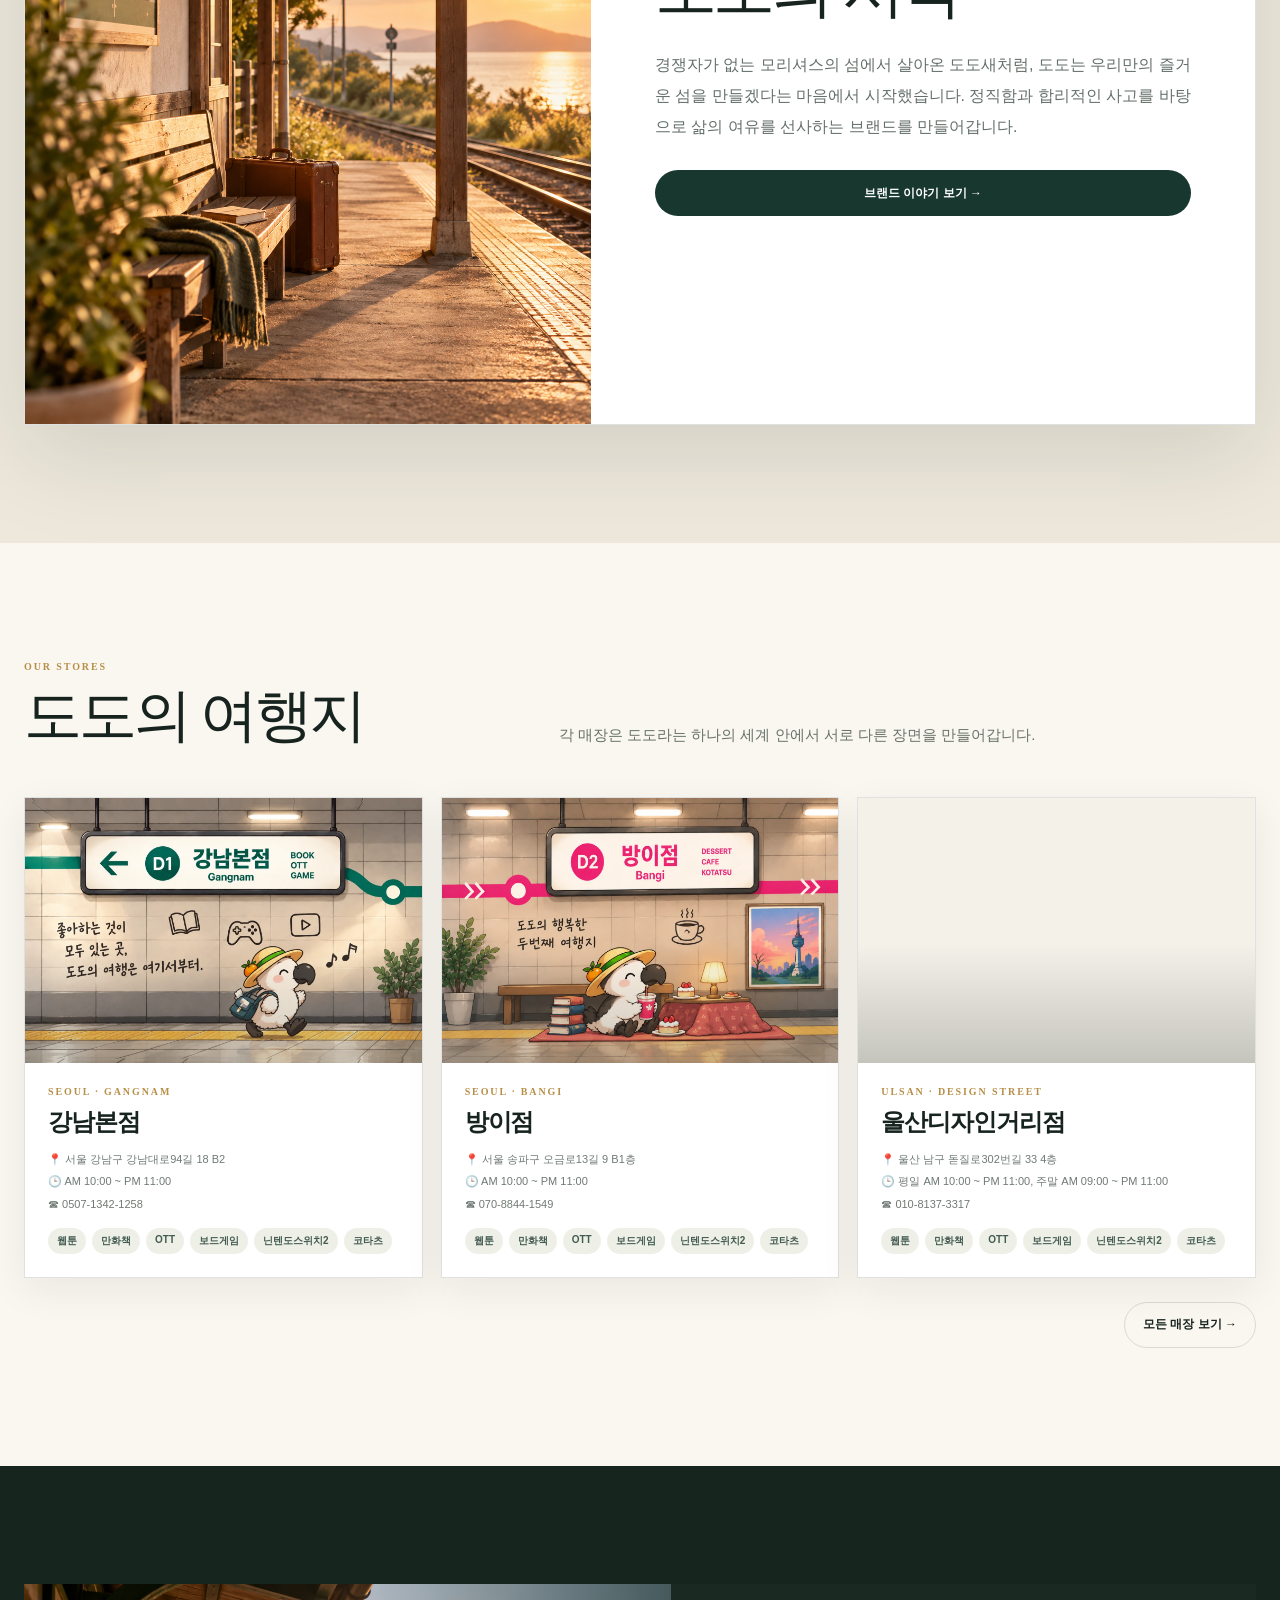
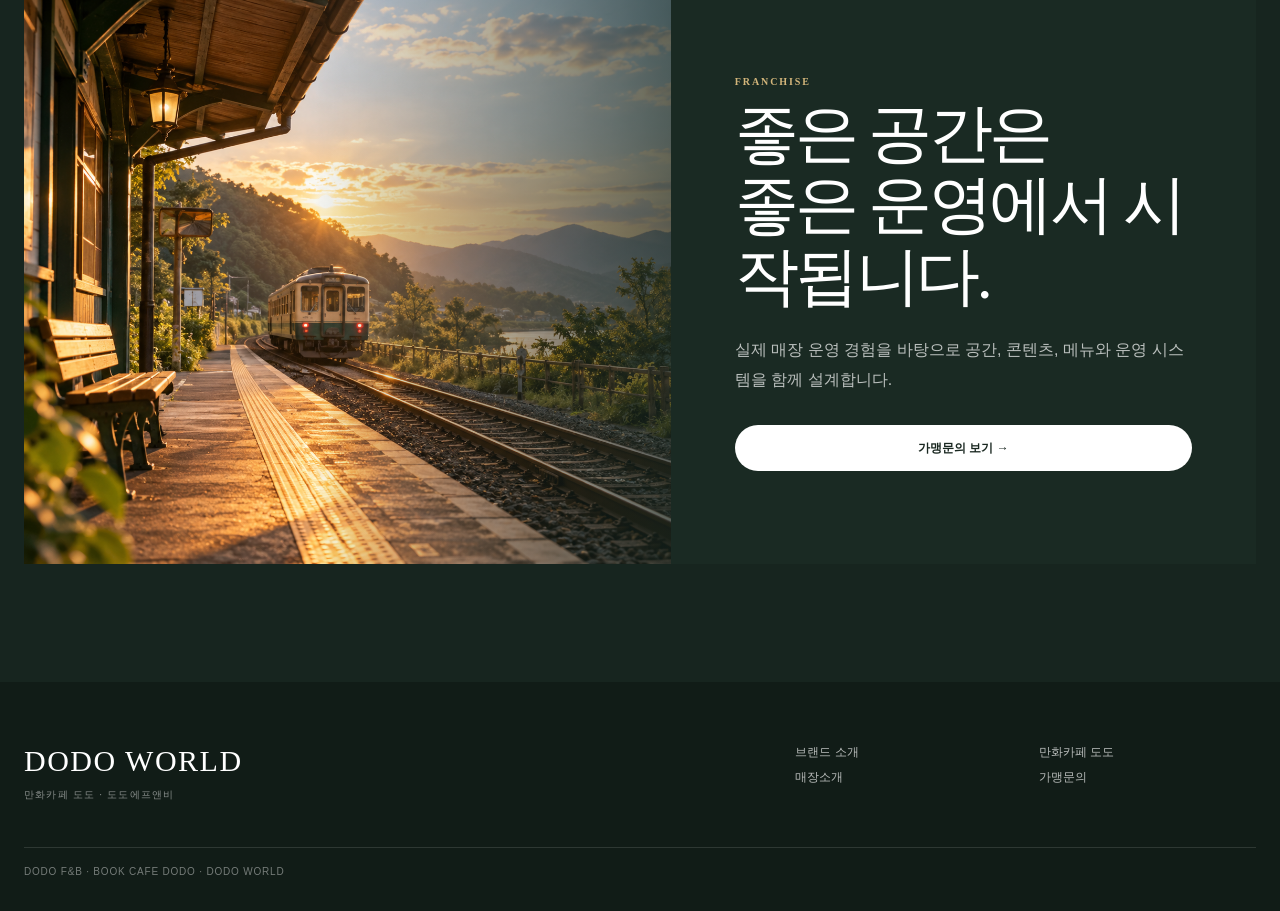
==== commit 091b6590: "Add files via upload" ====
--- a/index.html
+++ b/index.html
@@ -35,38 +35,21 @@
   }
 
   window.__DODO_CMS_PRELOAD_HOLD__ = [];
+  var preloadSrcs = [];
+  keys.forEach(function(k){ if(d[k]) preloadSrcs.push(d[k]); });
 
-  // 메인페이지 팝업 이미지를 가장 먼저 요청합니다.
-  // 팝업이 CMS 적용 이후에야 다운로드되던 지연을 줄이기 위한 우선 프리로드입니다.
-  var popupSrcs = [];
-  if(page === "index.html" || page === ""){
-    var popupItems = Array.isArray(d["popups.items"]) ? d["popups.items"] : [];
-    popupItems.forEach(function(p){
-      if(p && p.visible !== false && String(p.image || "").trim()){
-        popupSrcs.push(String(p.image).trim());
-      }
-    });
-
-    // 이전 팝업 설정 형식도 함께 지원합니다.
-    [1,2,3].forEach(function(i){
-      var enabled = (i === 1 && d["popup1.enabled"] === undefined)
-        ? d["popup.enabled"]
-        : d["popup"+i+".enabled"];
-      var src = (i === 1 && !String(d["popup1.image"] || "").trim())
-        ? d["popup.image"]
-        : d["popup"+i+".image"];
-      if(enabled !== false && String(src || "").trim()) popupSrcs.push(String(src).trim());
+  // 매장 카드는 동적으로 만들어지므로 매장 이미지도 미리 내려받습니다.
+  if(page === "index.html" || page === "" || page === "stores.html"){
+    var stores = Array.isArray(d["stores.items"]) ? d["stores.items"] : [];
+    stores.slice(0,3).forEach(function(s){
+      if(s && s.image && s.visible !== false) preloadSrcs.push(s.image);
     });
   }
 
-  var normalSrcs = [];
-  keys.forEach(function(k){ if(d[k]) normalSrcs.push(d[k]); });
-
-  // 팝업을 먼저 시작한 뒤 일반 페이지 이미지를 프리로드합니다.
-  Array.from(new Set(popupSrcs.concat(normalSrcs))).forEach(function(src,idx){
+  Array.from(new Set(preloadSrcs)).forEach(function(src){
     var img = new Image();
     img.decoding = "async";
-    try { img.fetchPriority = idx < popupSrcs.length ? "high" : "auto"; } catch(e){}
+    try { img.fetchPriority = "high"; } catch(e){}
     img.src = src;
     window.__DODO_CMS_PRELOAD_HOLD__.push(img);
   });
@@ -206,4 +189,4 @@
   </div>
   <div class="footer-bottom" data-cms="global.footer">DODO F&B · MANGA CAFE DODO · DODO WORLD</div>
 </div></footer>
-<script src="assets/default-content.js"></script><script src="assets/cms.js?v=20261113-popup-fast-v28"></script><script src="assets/app.js"></script></body></html>+<script src="assets/default-content.js"></script><script src="assets/cms.js?v=20261113-v29-image-rollback"></script><script src="assets/app.js"></script></body></html>
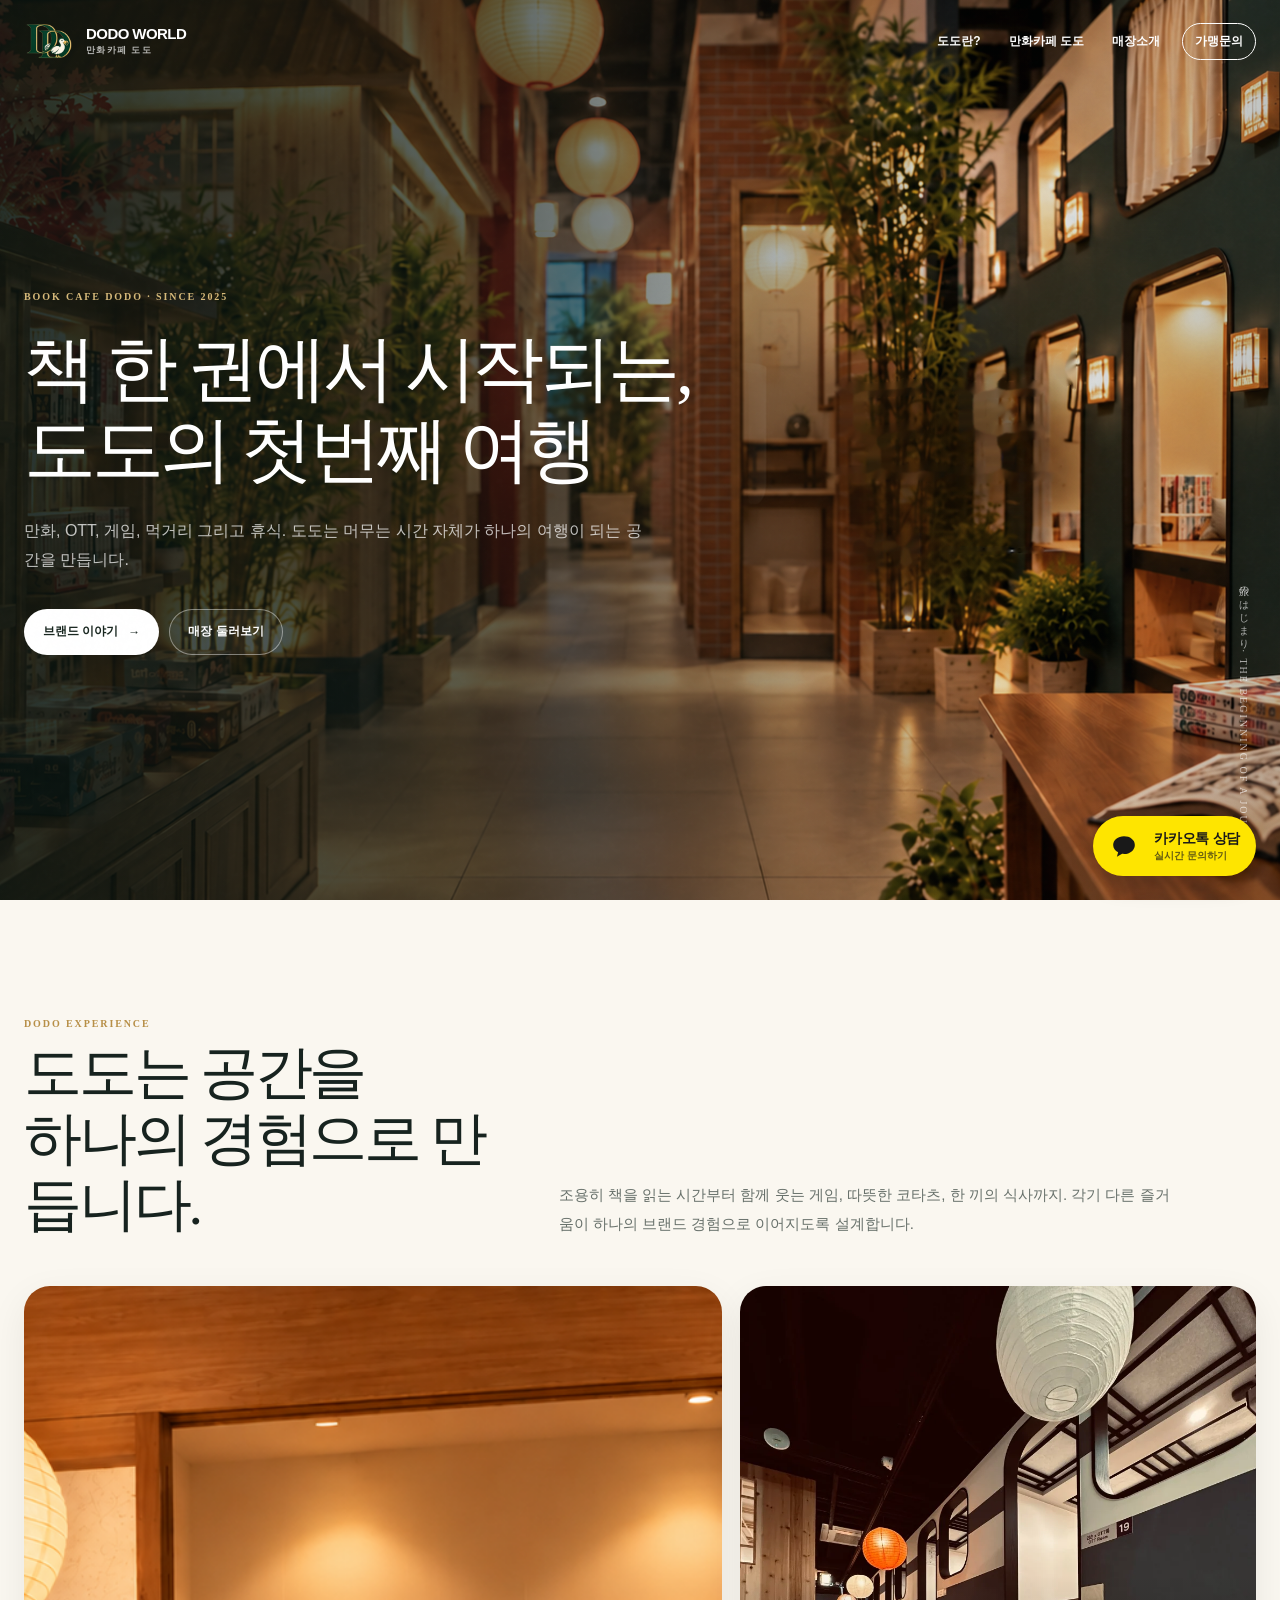
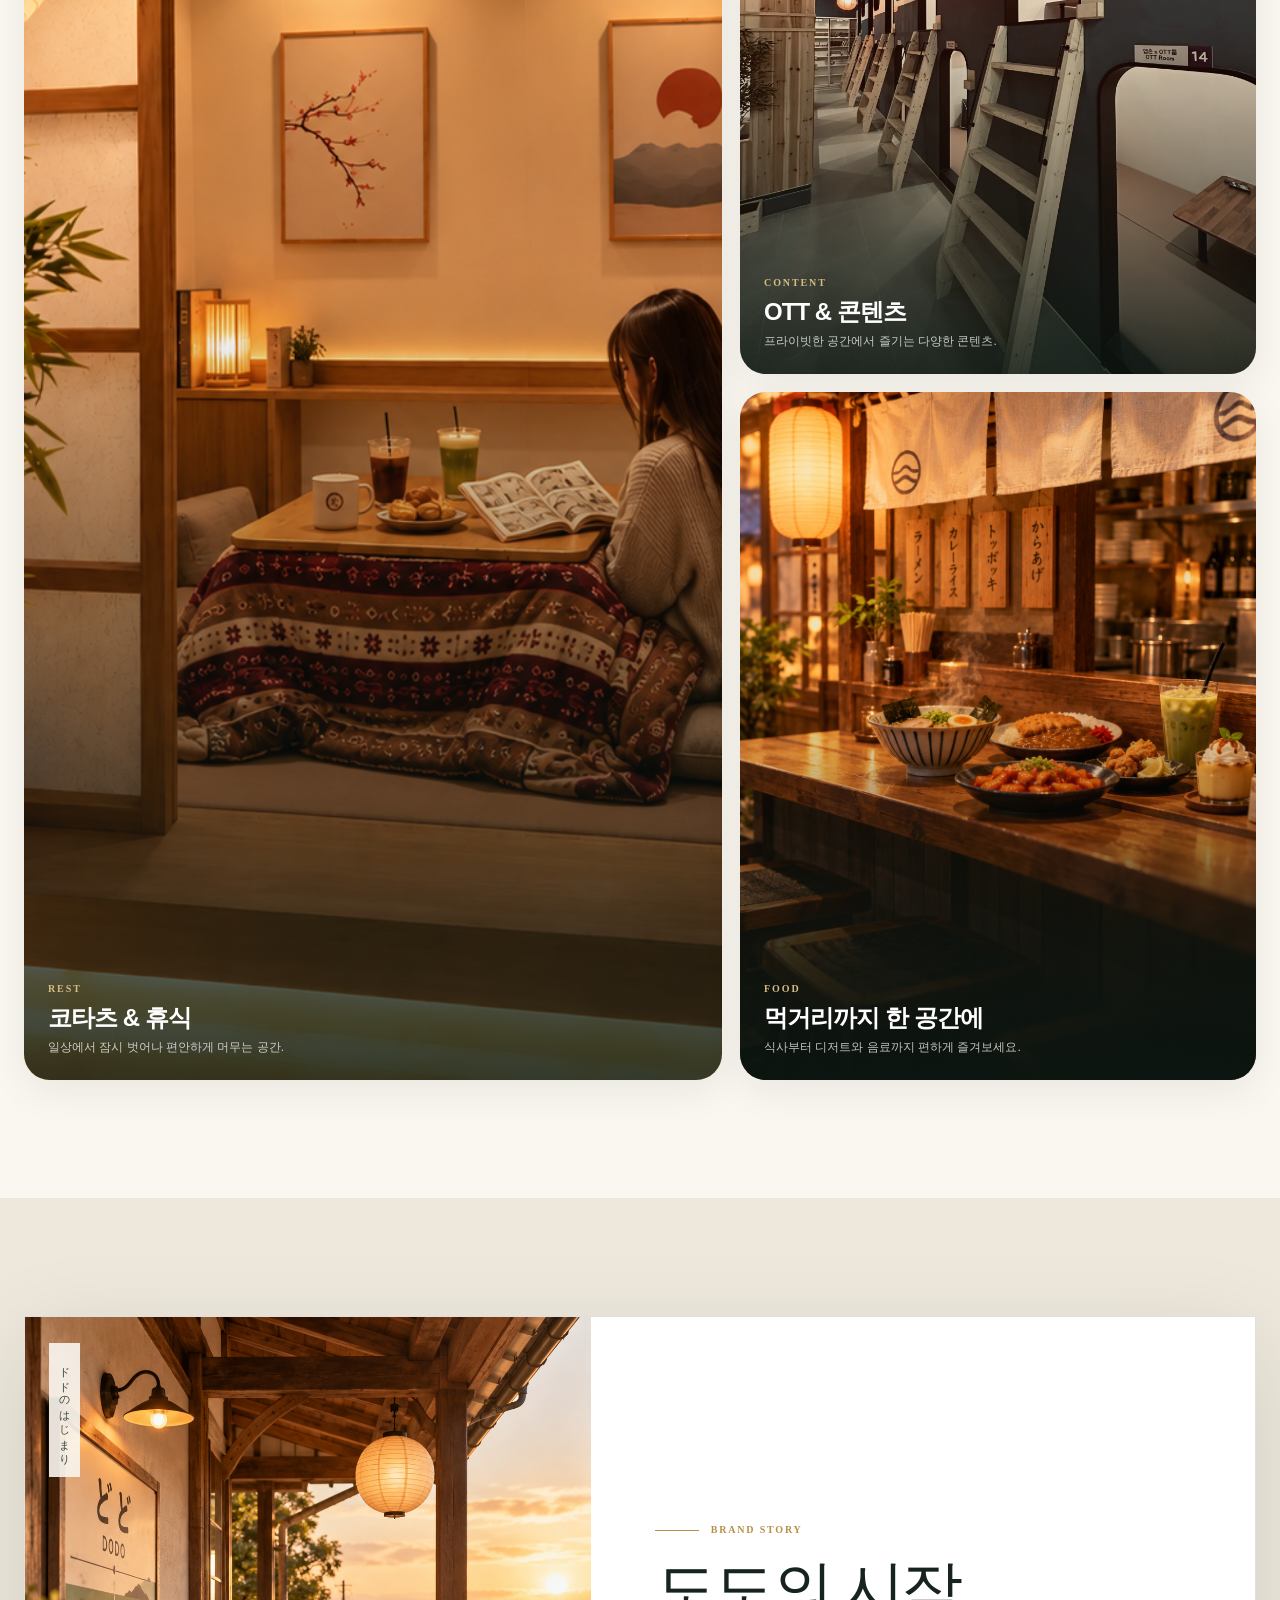
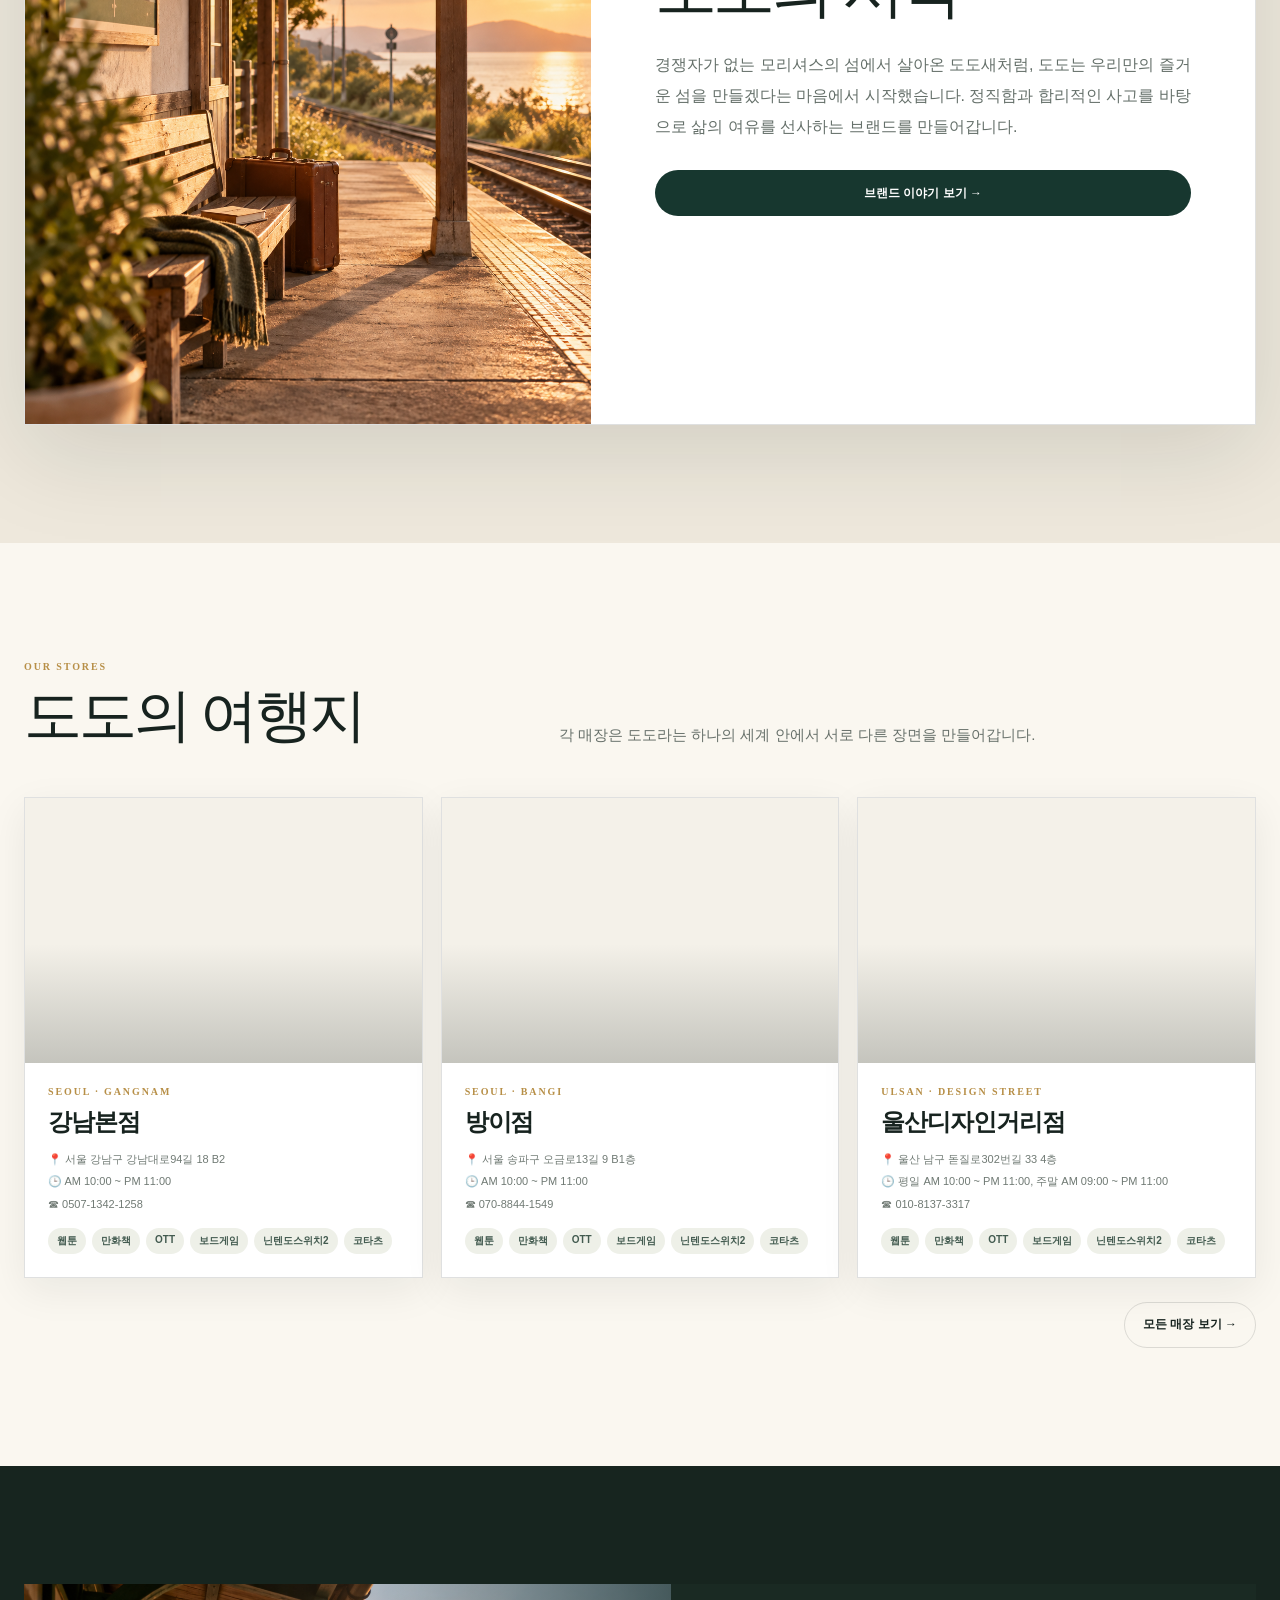
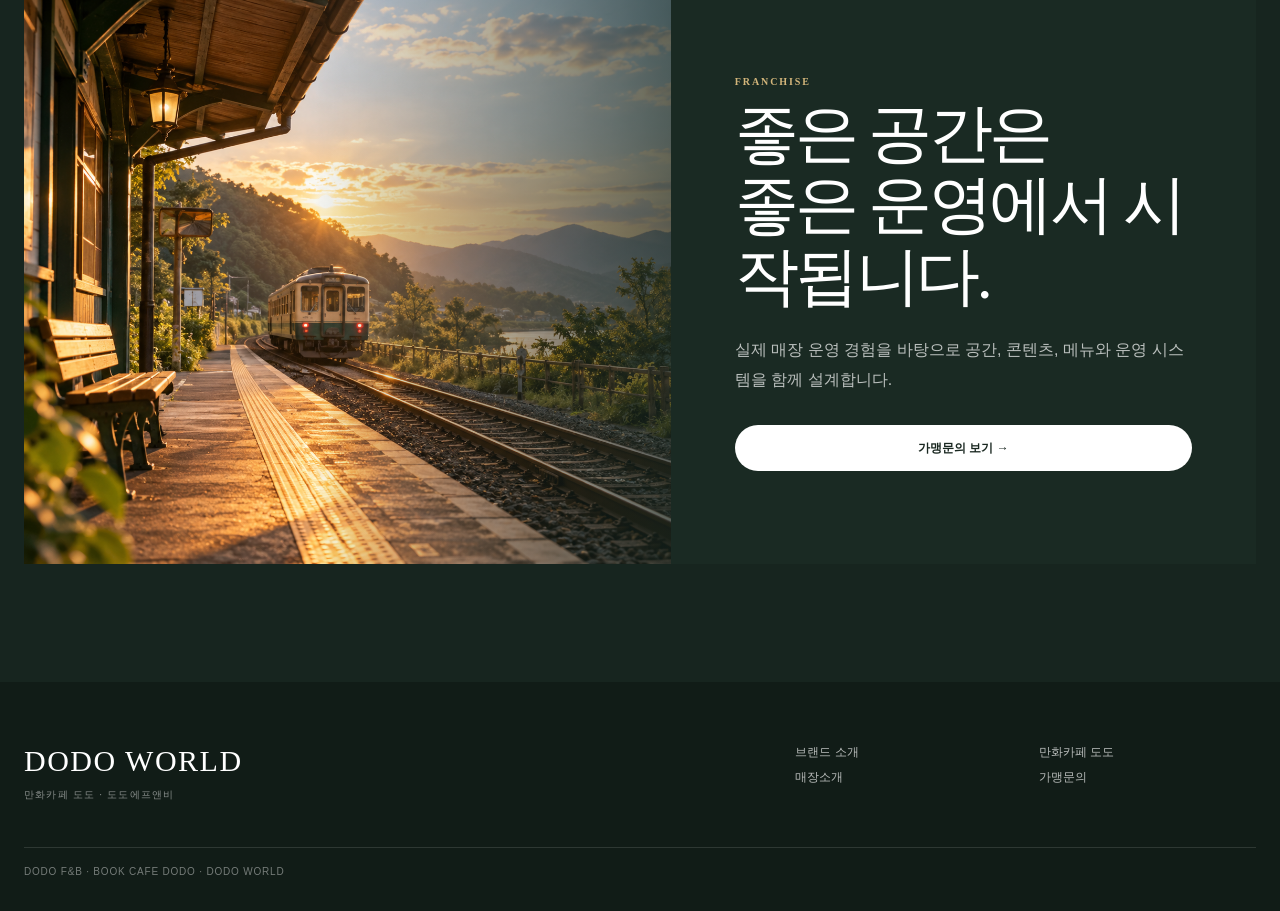
==== commit 99ce92ee: "Add files via upload" ====
--- a/index.html
+++ b/index.html
@@ -189,4 +189,4 @@
   </div>
   <div class="footer-bottom" data-cms="global.footer">DODO F&B · MANGA CAFE DODO · DODO WORLD</div>
 </div></footer>
-<script src="assets/default-content.js"></script><script src="assets/cms.js?v=20261113-v29-image-rollback"></script><script src="assets/app.js"></script></body></html>+<script src="assets/default-content.js"></script><script src="assets/cms.js?v=20261029-v27-popup-center-right"></script><script src="assets/app.js"></script></body></html>
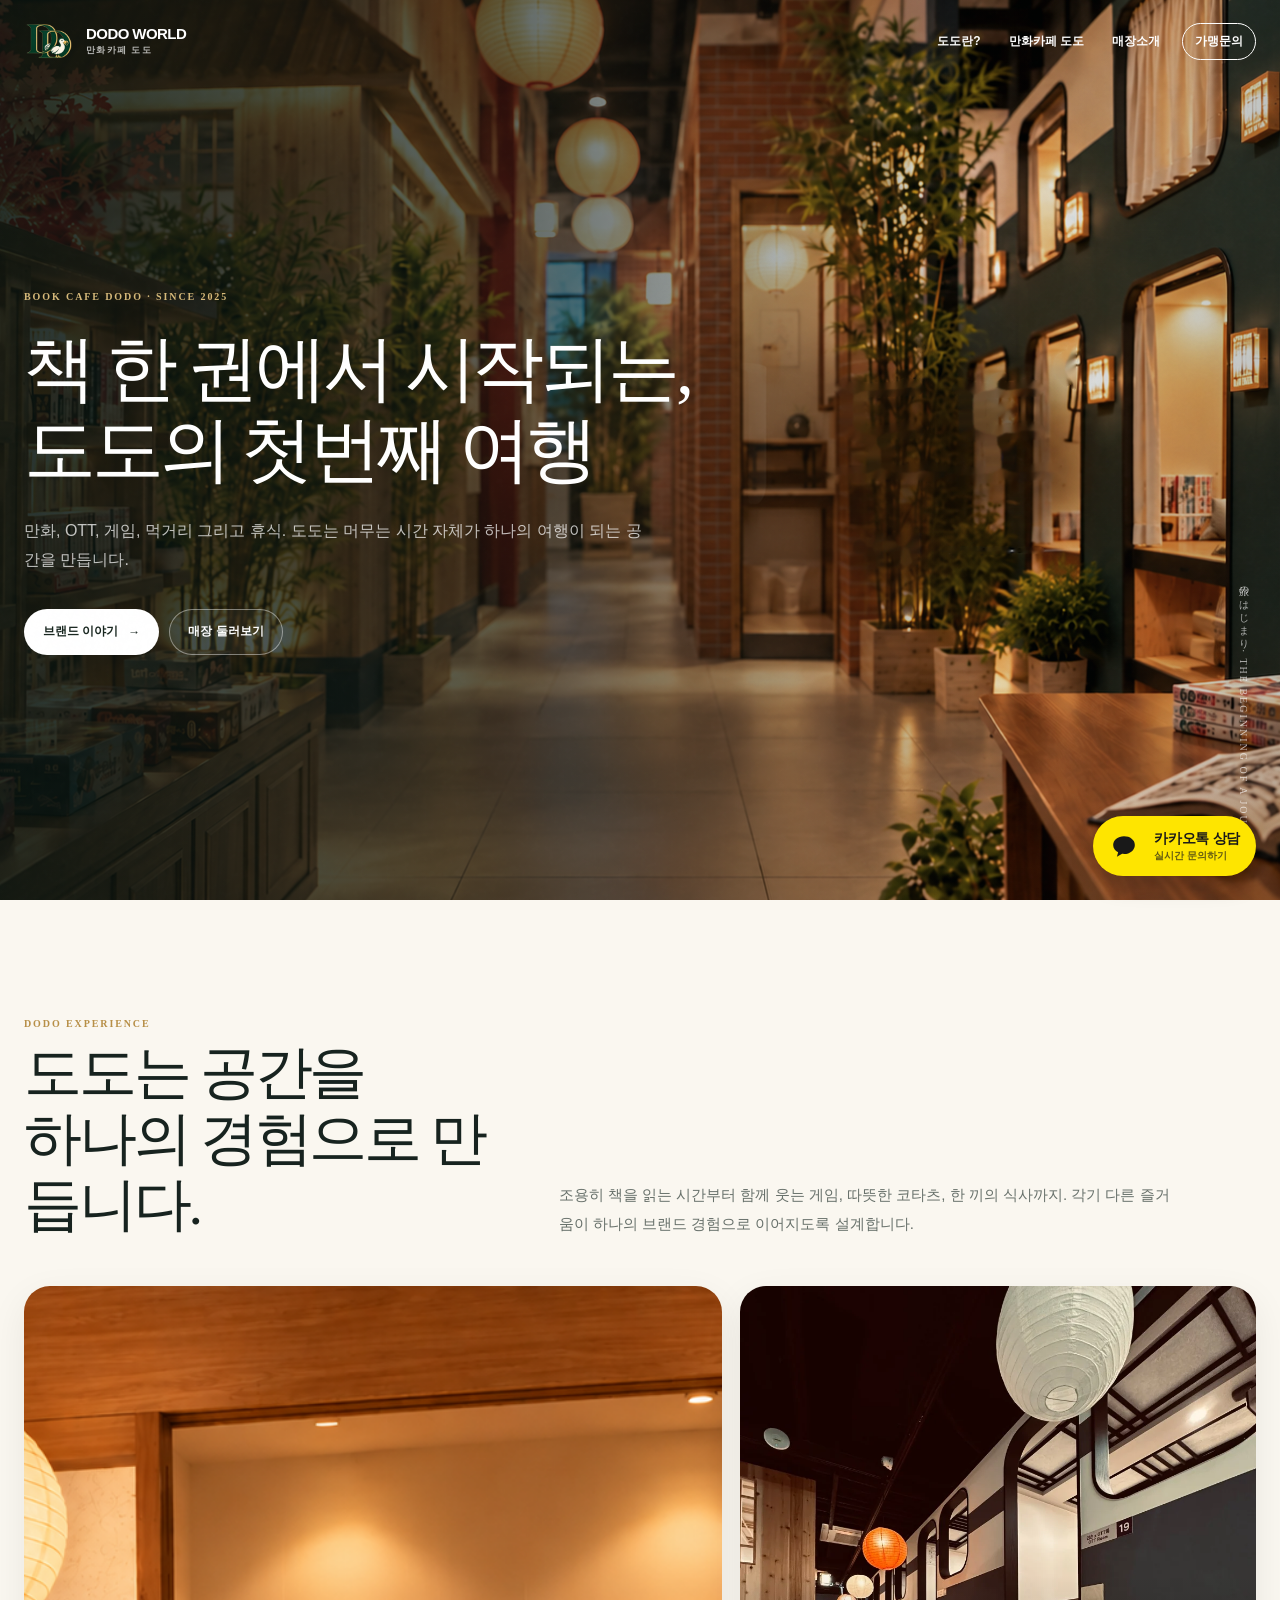
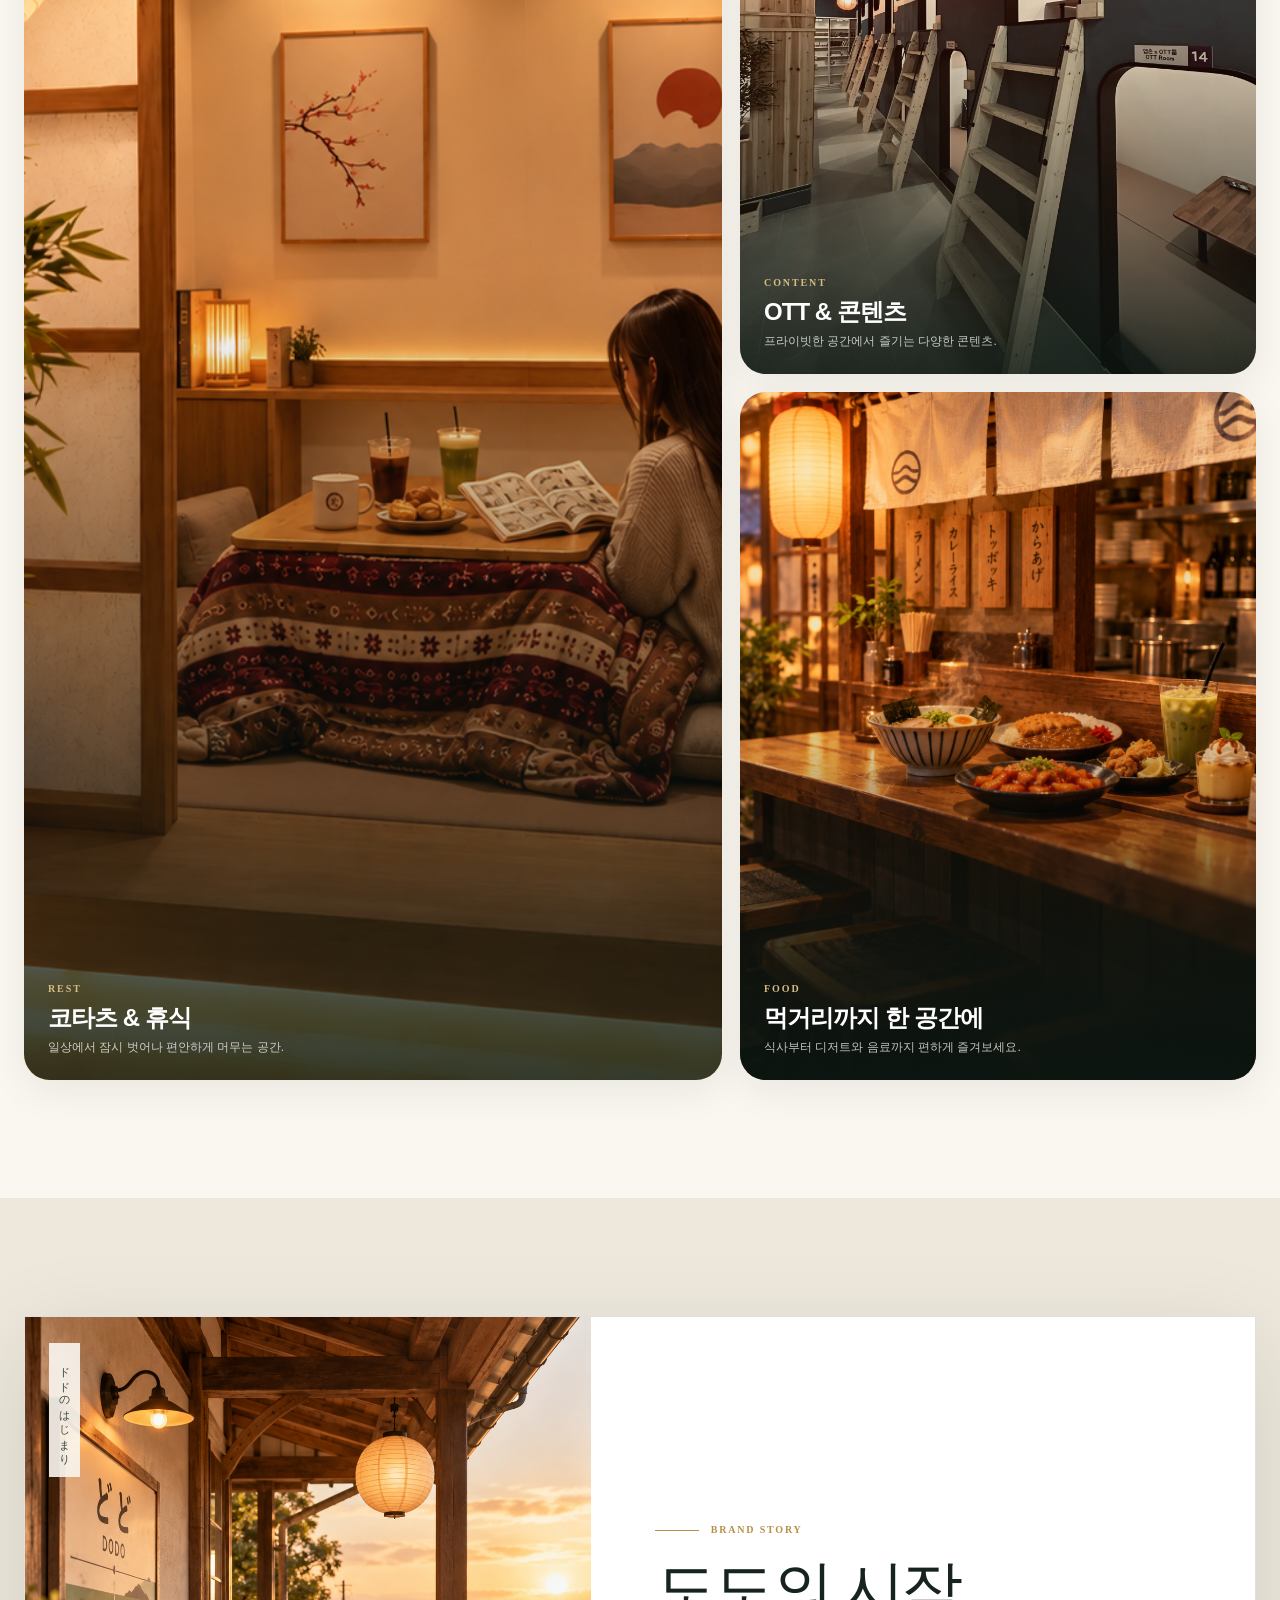
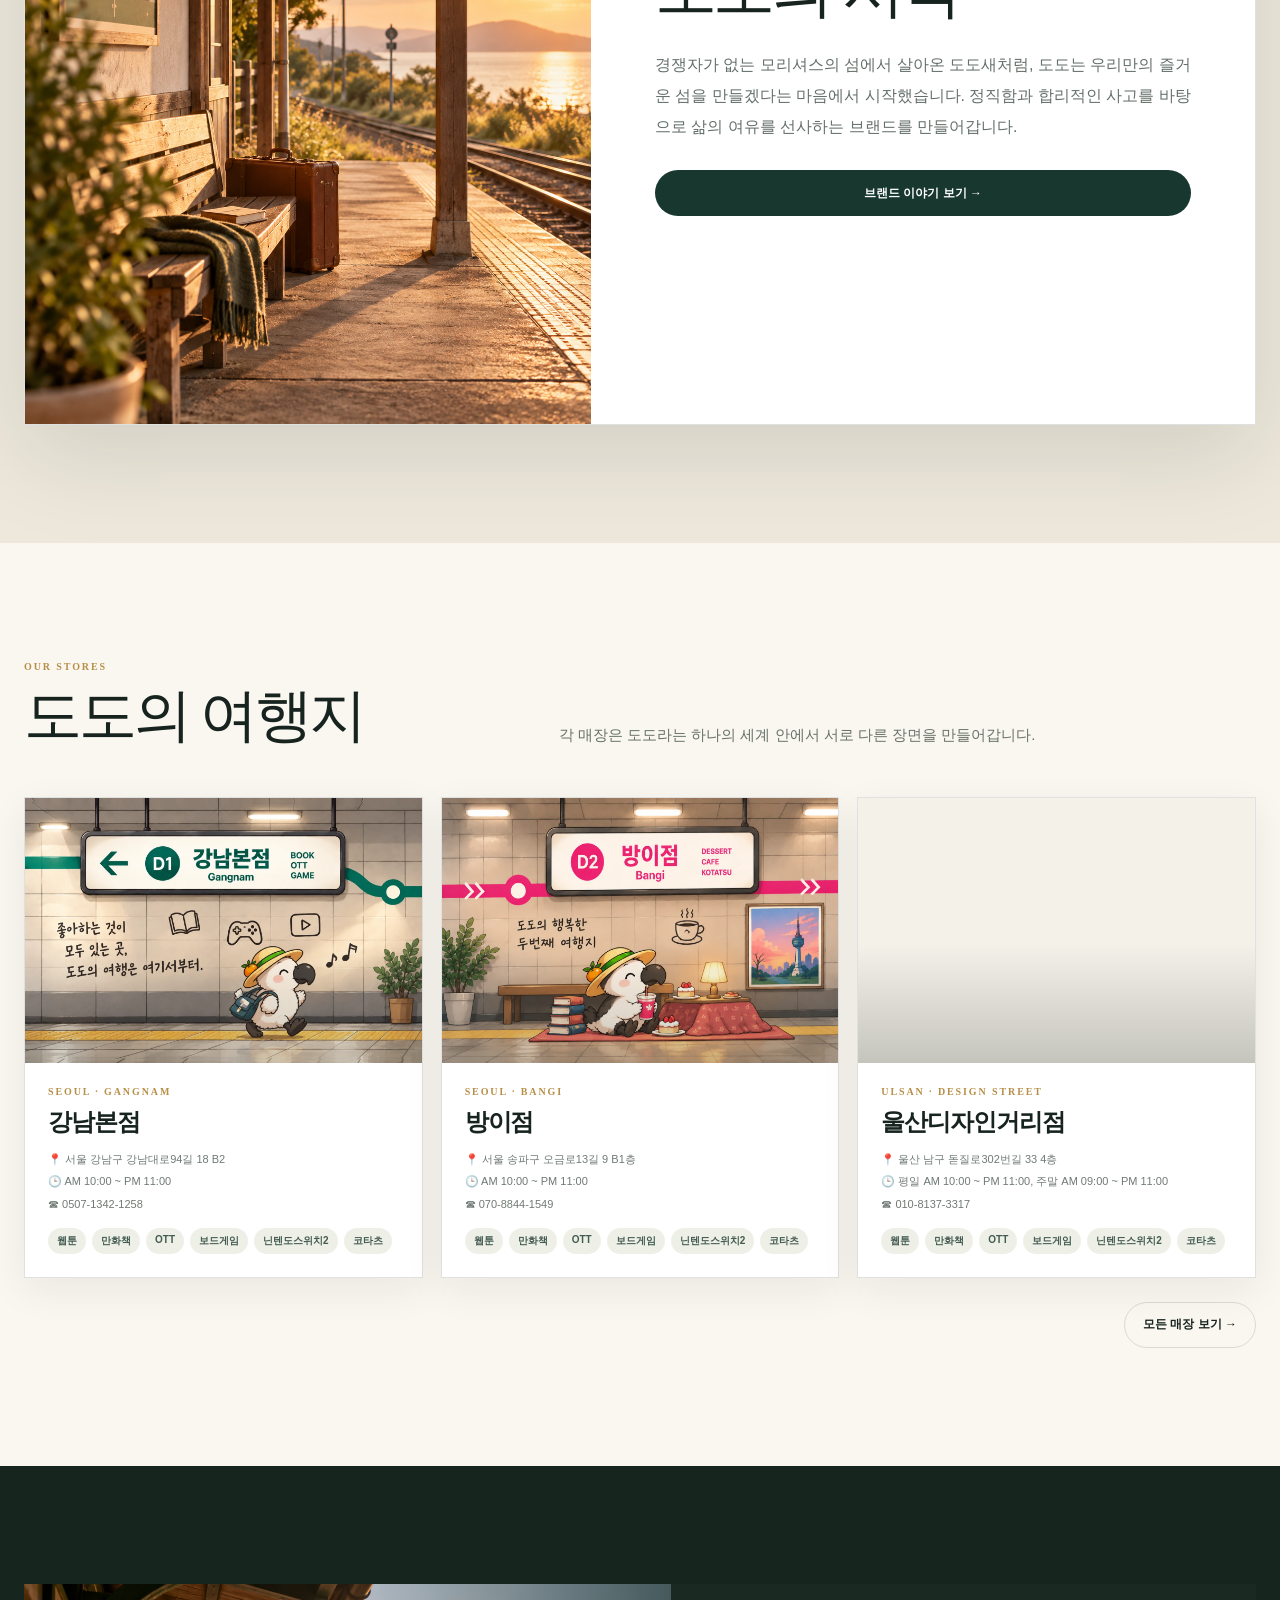
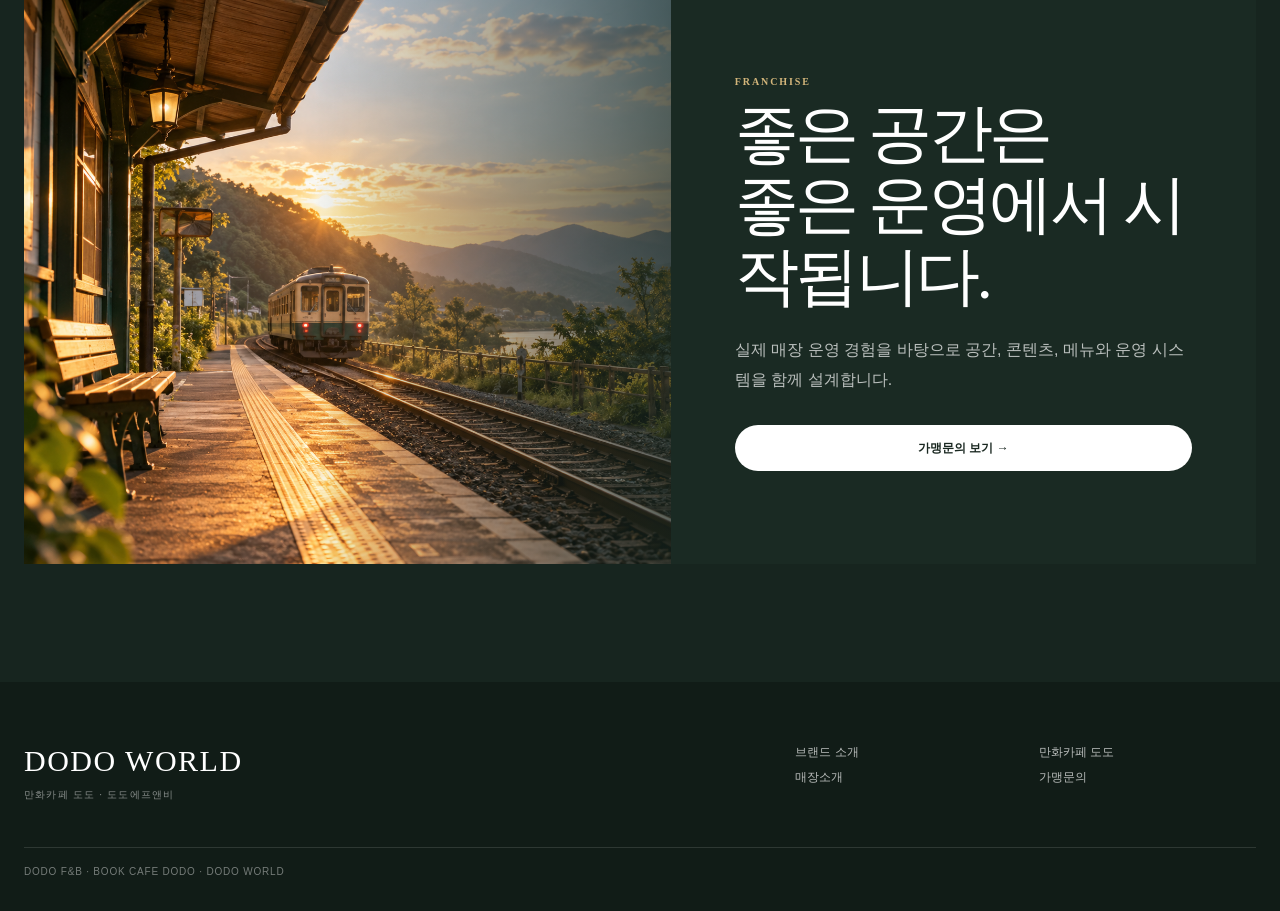
==== commit 8bfa2b6c: "Add files via upload" ====
--- a/index.html
+++ b/index.html
@@ -9,7 +9,7 @@
 
 <meta name="naver-site-verification" content="5713f62cc50672bc852261f6d507a5fe4f786cdb" /><title>DODO WORLD | 만화카페 도도</title>
 <link rel="stylesheet" href="assets/style.css"><script>
-/* DODO V11: CMS 데이터를 문서 파싱과 동시에 먼저 불러와 이미지 표시 지연을 줄입니다. */
+/* DODO SPEED RESTORE: CMS를 일찍 읽되 첫 화면 핵심 이미지만 선로드합니다. */
 window.__DODO_CMS_EARLY__ = fetch("/cms-public/content", {
   method: "GET",
   cache: "no-store",
@@ -22,42 +22,21 @@
   if(!j || !j.ok || !j.content) throw new Error("invalid cms response");
   var d = j.content;
   var page = (location.pathname.split("/").pop() || "index.html").toLowerCase();
-  var keys = ["global.logo_image"];
-
-  if(page === "index.html" || page === ""){
-    keys.push("home.v2_hero_image", "home.feature3_image");
-  }else if(page === "cafe.html"){
-    keys.push("cafe.hero_image", "cafe.food_image");
-  }else if(page === "about.html"){
-    keys.push("about.hero_image");
-  }else if(page === "stores.html"){
-    keys.push("stores.next_image");
-  }
+  var key = "";
+  if(page === "index.html" || page === "") key = "home.v2_hero_image";
+  else if(page === "cafe.html") key = "cafe.hero_image";
+  else if(page === "about.html") key = "about.hero_image";
 
   window.__DODO_CMS_PRELOAD_HOLD__ = [];
-  var preloadSrcs = [];
-  keys.forEach(function(k){ if(d[k]) preloadSrcs.push(d[k]); });
-
-  // 매장 카드는 동적으로 만들어지므로 매장 이미지도 미리 내려받습니다.
-  if(page === "index.html" || page === "" || page === "stores.html"){
-    var stores = Array.isArray(d["stores.items"]) ? d["stores.items"] : [];
-    stores.slice(0,3).forEach(function(s){
-      if(s && s.image && s.visible !== false) preloadSrcs.push(s.image);
-    });
-  }
-
-  Array.from(new Set(preloadSrcs)).forEach(function(src){
+  if(key && d[key]){
     var img = new Image();
     img.decoding = "async";
     try { img.fetchPriority = "high"; } catch(e){}
-    img.src = src;
+    img.src = d[key];
     window.__DODO_CMS_PRELOAD_HOLD__.push(img);
-  });
-
+  }
   return d;
-}).catch(function(){
-  return null;
-});
+}).catch(function(){ return null; });
 </script>
 <style id="dodo-logo-first-paint">
 /* V16: 첫 화면에서 기존 D가 1프레임 보이는 현상 방지 */
@@ -189,4 +168,4 @@
   </div>
   <div class="footer-bottom" data-cms="global.footer">DODO F&B · MANGA CAFE DODO · DODO WORLD</div>
 </div></footer>
-<script src="assets/default-content.js"></script><script src="assets/cms.js?v=20261029-v27-popup-center-right"></script><script src="assets/app.js"></script></body></html>+<script src="assets/default-content.js"></script><script src="assets/cms.js?v=20261113-speedrestore-webp"></script><script src="assets/app.js"></script></body></html>
